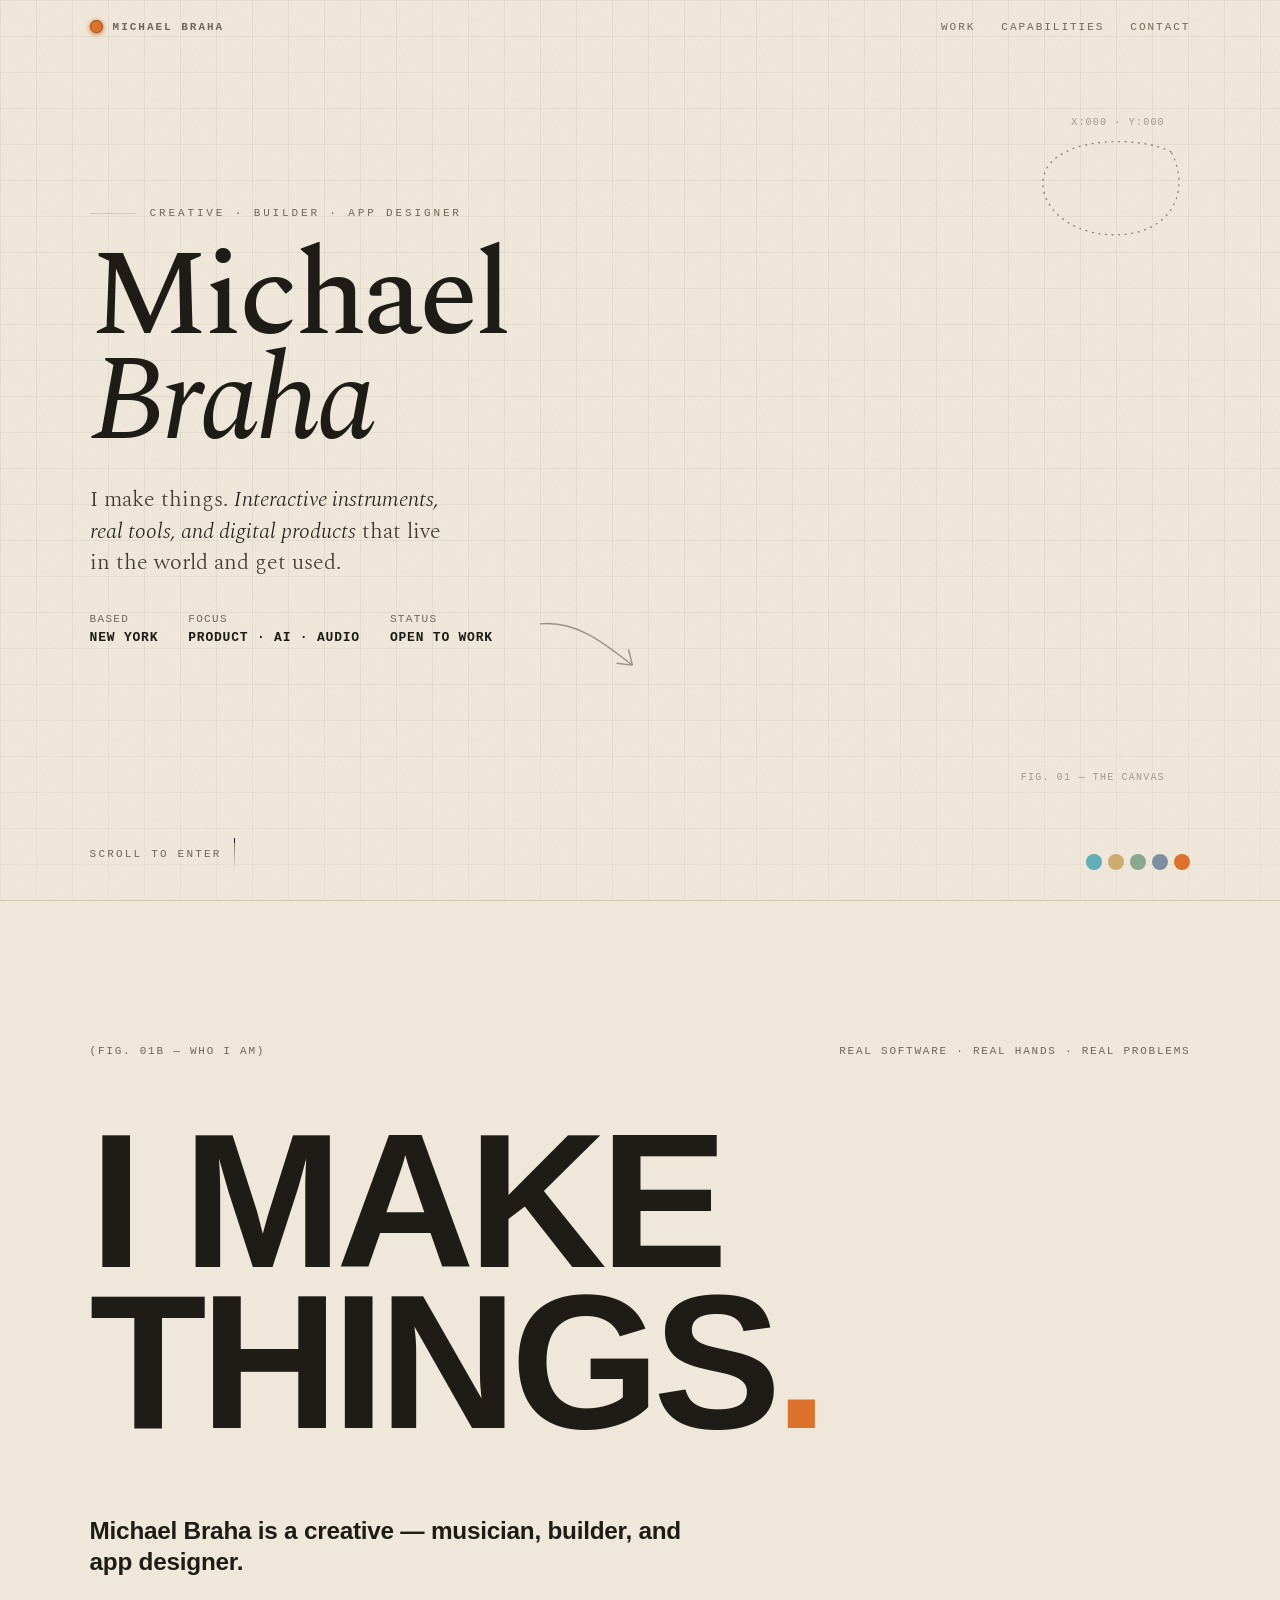
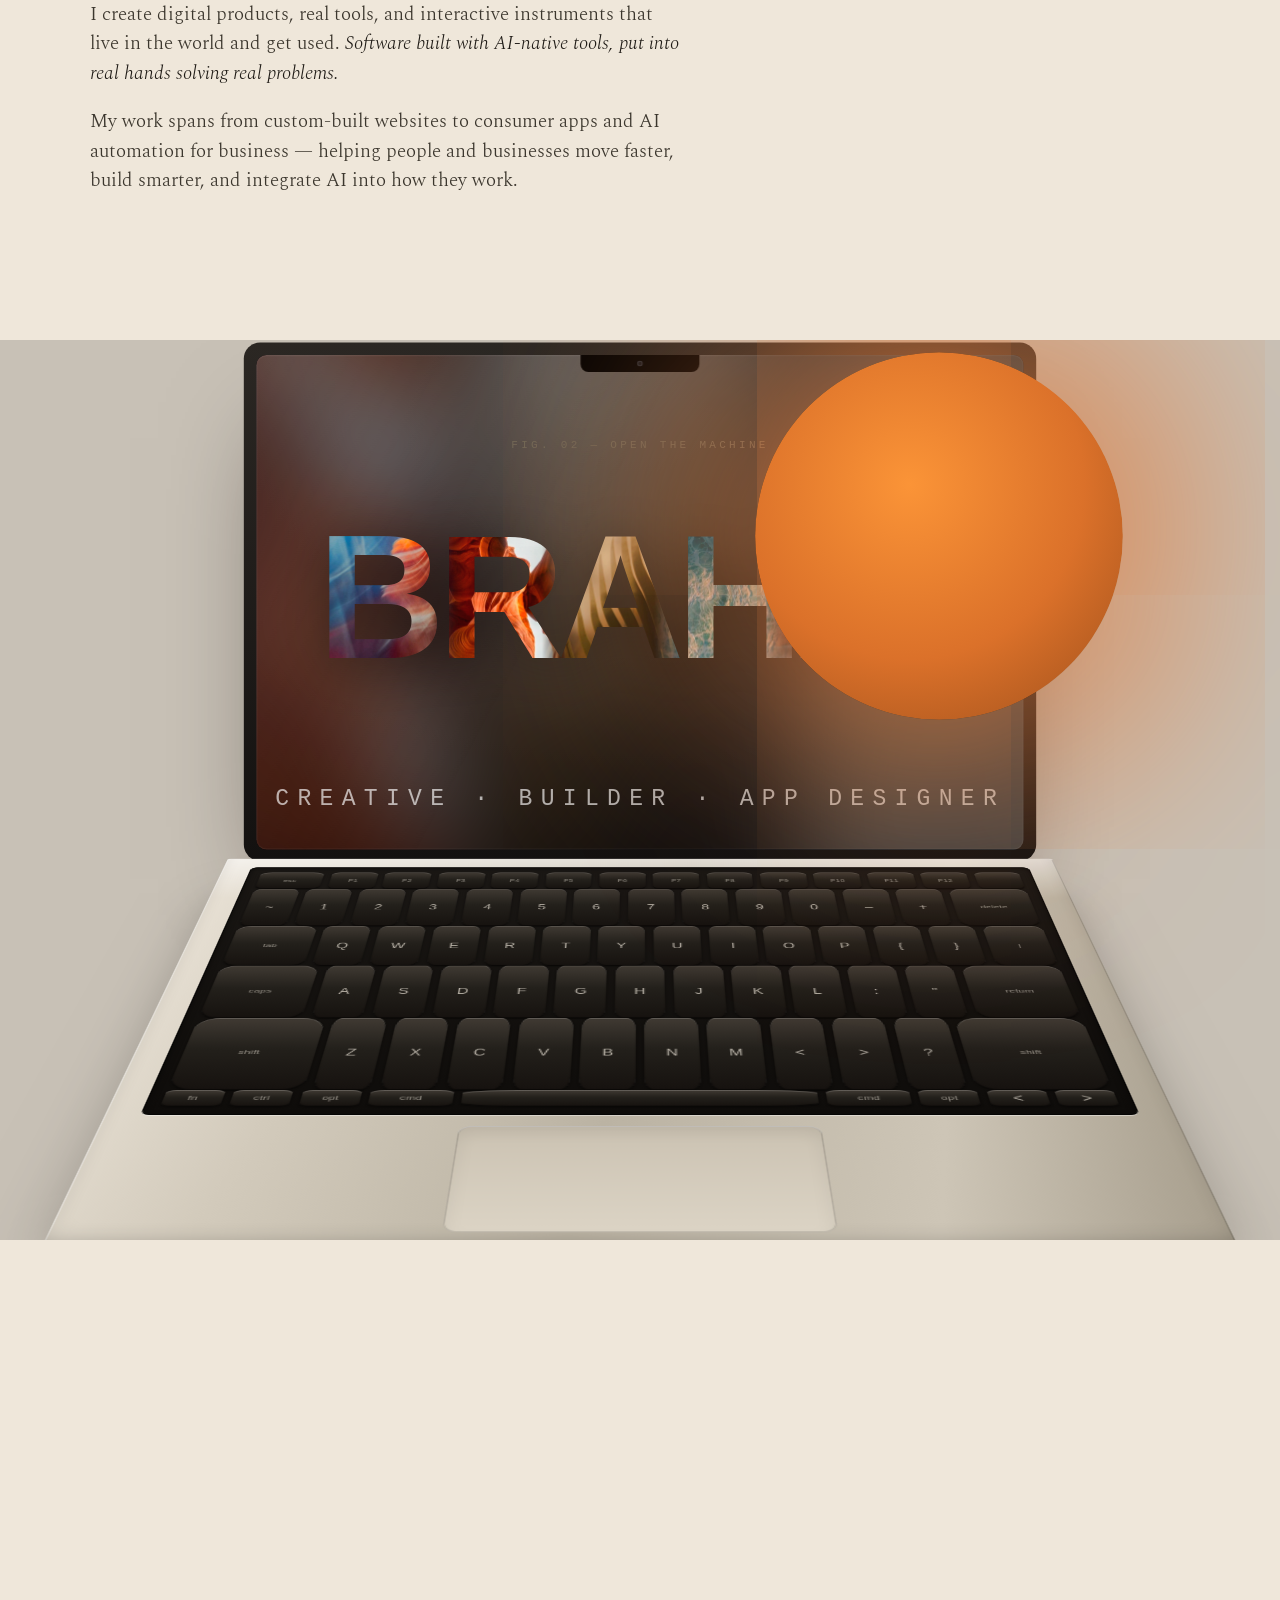
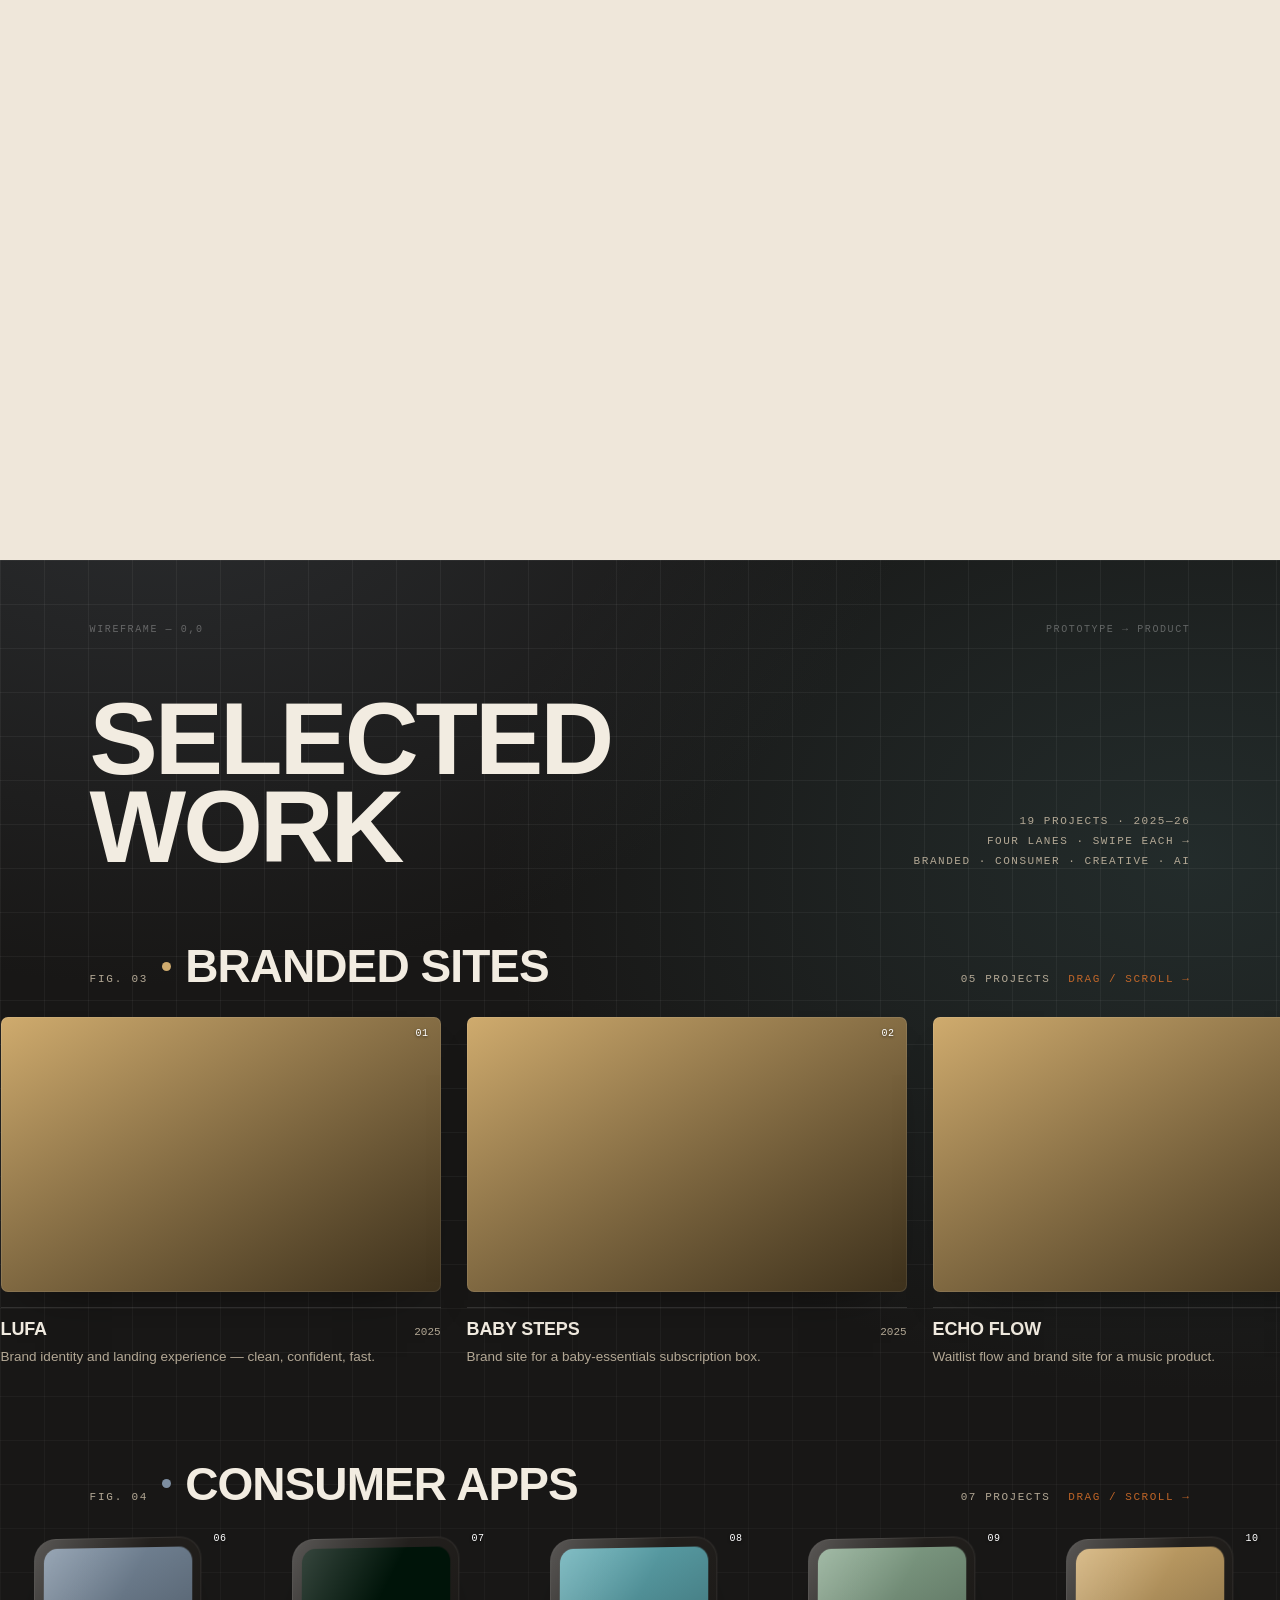
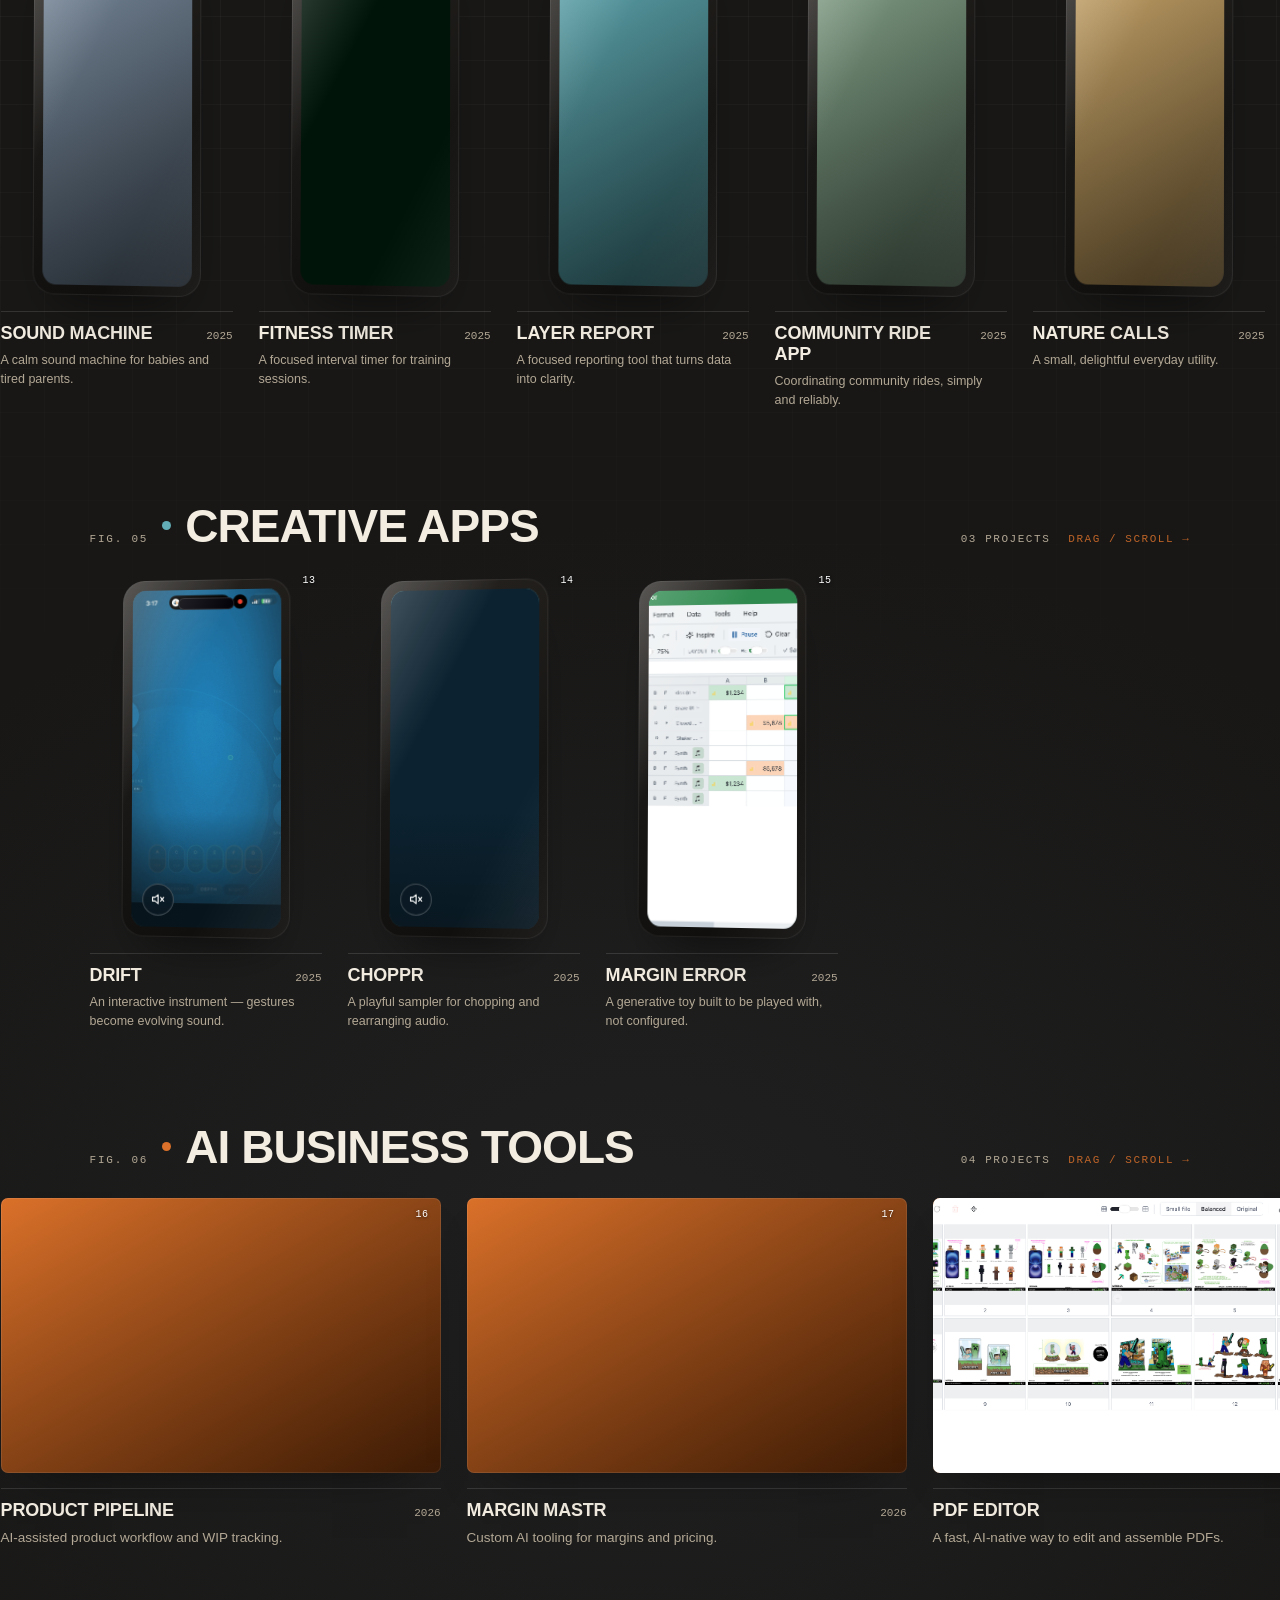
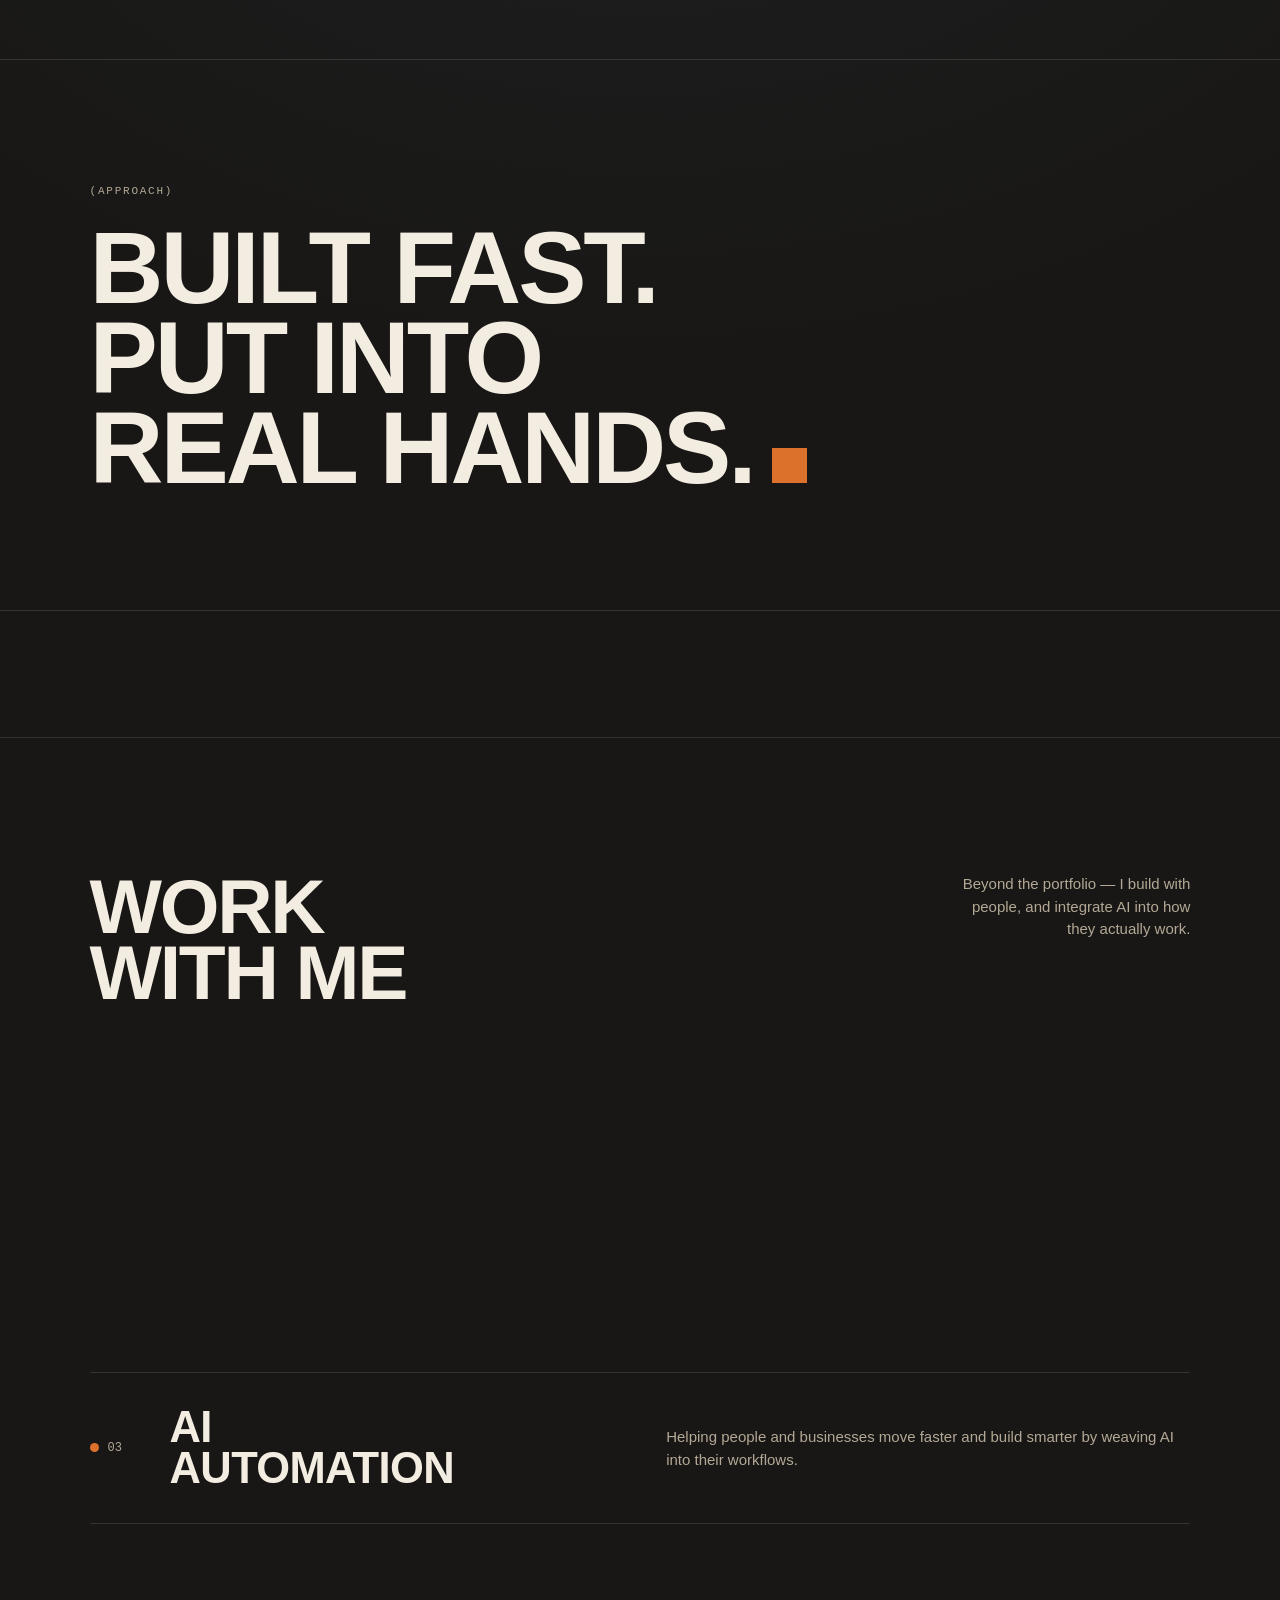
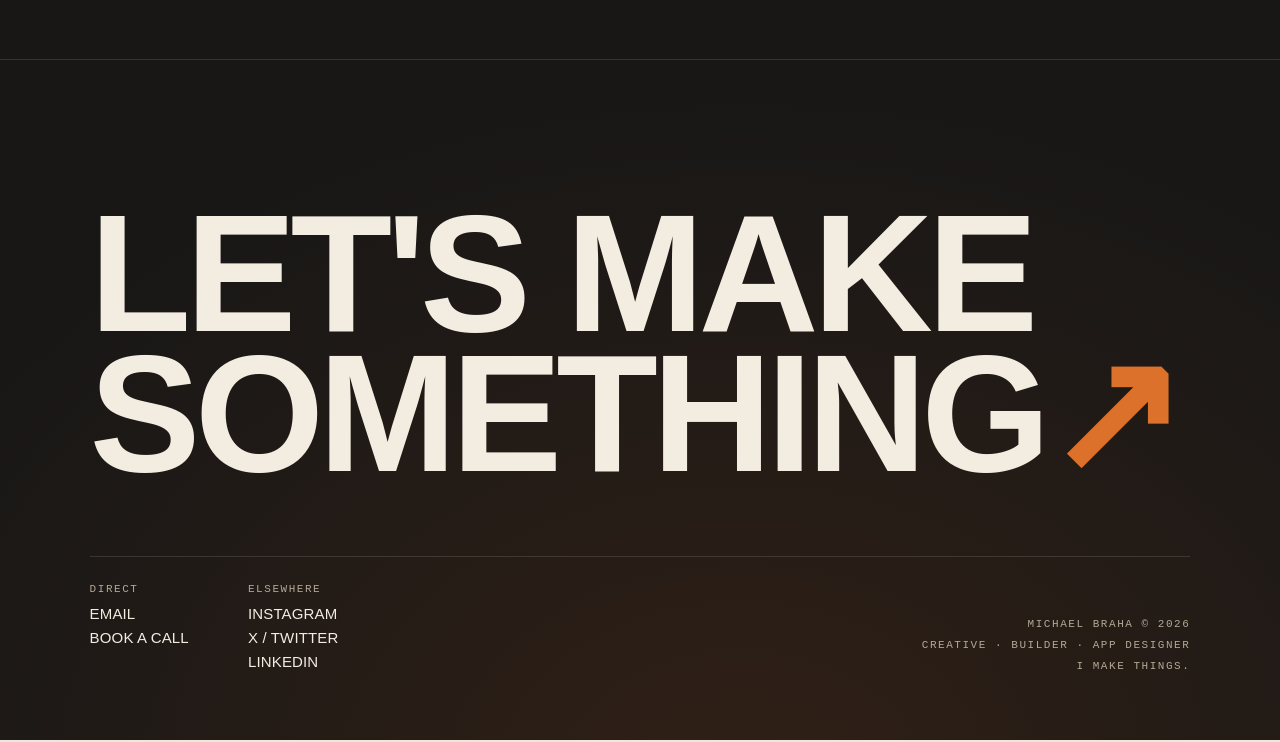
==== michael-braha-portfolio 2/index.html @ 944b3660 "Fix hero text not revealing on Chrome/Edge (IntersectionObserver viewport fallback)" ====
<!DOCTYPE html>
<html lang="en">
<head>
<meta charset="utf-8" />
<meta name="viewport" content="width=device-width, initial-scale=1" />
<title>Michael Braha — I make things</title>
<link rel="preconnect" href="https://fonts.googleapis.com">
<link rel="preconnect" href="https://fonts.gstatic.com" crossorigin>
<link href="https://fonts.googleapis.com/css2?family=Spectral:ital,wght@0,300;0,400;0,500;0,600;1,300;1,400;1,500&display=swap" rel="stylesheet">
<link rel="stylesheet" href="site.css" />
<script src="image-slot.js"></script>
</head>
<body>
<div class="grain"></div>
<div class="blueprint" id="blueprint" aria-hidden="true"></div>

<template id="__bundler_thumbnail">
<svg xmlns="http://www.w3.org/2000/svg" viewBox="0 0 400 400">
<rect width="400" height="400" fill="#14110f"/>
<rect x="158" y="158" width="84" height="84" rx="6" fill="#c9612b" transform="rotate(45 200 200)"/>
<text x="200" y="216" font-family="Helvetica,Arial,sans-serif" font-size="46" font-weight="800" fill="#f2ece1" text-anchor="middle">MB</text>
</svg>
</template>

<!-- ================= TWEAKS PANEL ================= -->
<div id="tweaks" aria-hidden="true">
  <div class="tk-head"><span class="tt">Tweaks</span><button class="x" id="tkClose" aria-label="Close">✕</button></div>
  <div class="tk-body">
    <div class="tk">
      <div class="lab">Role line</div>
      <input type="text" id="tkRole" />
    </div>
    <div class="tk">
      <div class="lab">Accent</div>
      <div class="swatches-row" id="tkAccent"></div>
    </div>
    <div class="tk">
      <div class="lab">Hero headline</div>
      <div class="seg" id="tkHero">
        <button data-v="serif">Serif</button>
        <button data-v="brutalist">Brutalist</button>
      </div>
    </div>
    <div class="tk tog"><div class="lab" style="margin:0">Motion</div><div class="sw-t" id="tkMotion"></div></div>
    <div class="tk tog"><div class="lab" style="margin:0">Paper grain</div><div class="sw-t" id="tkGrain"></div></div>
  </div>
</div>

<header class="chrome" id="chrome">
  <a class="brand" href="#top"><span class="gem"></span>Michael Braha</a>
  <nav>
    <a href="#work">Work</a>
    <a href="#capabilities">Capabilities</a>
    <a href="#contact">Contact</a>
  </nav>
</header>

<!-- ================= HERO ================= -->
<section class="hero" id="top" data-screen-label="Hero">
  <div class="lead-col">
    <div class="kick reveal"><span class="ln"></span><span class="role-text">Creative · Builder · App Designer</span></div>
    <h1 class="hname reveal d1"><span class="a">Michael</span><span class="b">Braha</span></h1>
    <p class="hlede reveal d2">I make things. <em>Interactive instruments, real tools, and digital products</em> that live in the world and get used.</p>
    <div class="hmeta reveal d3">
      <div class="it">Based<b>New York</b></div>
      <div class="it">Focus<b>Product · AI · Audio</b></div>
      <div class="it">Status<b>Open to work</b></div>
    </div>
  </div>
  <div class="hero-foot">
    <div class="scrollcue">Scroll to enter<span class="dl"></span></div>
    <div class="swatches">
      <i style="background:var(--teal)"></i><i style="background:var(--gold)"></i>
      <i style="background:var(--sage)"></i><i style="background:var(--slate)"></i>
      <i style="background:var(--orange)"></i>
    </div>
  </div>
  <div class="bp-mark m-circle" aria-hidden="true"><svg viewBox="0 0 170 110"><path d="M150 18 C120 2 40 0 18 35 C2 62 30 104 86 106 C150 108 172 60 150 18" fill="none" stroke="currentColor" stroke-width="1.4" stroke-dasharray="2 5"/></svg></div>
  <div class="bp-mark m-arrow" aria-hidden="true"><svg viewBox="0 0 120 60"><path d="M2 8 C40 4 70 30 96 50" fill="none" stroke="currentColor" stroke-width="1.4"/><path d="M96 50 L80 48 M96 50 L92 34" fill="none" stroke="currentColor" stroke-width="1.4"/></svg></div>
  <span class="bp-coord" style="top:13%;right:9vw">x:000 · y:000</span>
  <span class="bp-coord" style="bottom:13%;right:9vw">fig. 01 — the canvas</span>
</section>

<!-- ================= MANIFESTO ================= -->
<section class="manifesto" data-screen-label="Manifesto">
  <div class="mf-head">
    <span class="mf-idx reveal">(fig. 01b — who I am)</span>
    <span class="mf-idx reveal">Real software · real hands · real problems</span>
  </div>
  <h2 class="mf-big reveal">I make<br>things<span class="o">.</span></h2>

  <div class="mf-grid">
    <div class="mf-copy reveal d1">
      <p class="big-line">Michael Braha is a creative — musician, builder, and app designer.</p>
      <p>I create digital products, real tools, and interactive instruments that live in the world and get used. <em>Software built with AI-native tools, put into real hands solving real problems.</em></p>
      <p>My work spans from custom-built websites to consumer apps and AI automation for business — helping people and businesses move faster, build smarter, and integrate AI into how they work.</p>
    </div>
  </div>
</section>

<!-- ================= MACBOOK PIN ================= -->
<section class="pin" id="work" data-screen-label="BRAHAi machine">
  <div class="pin-stage" id="pinStage">
    <div class="stage-cap" id="cap">fig. 02 — open the machine</div>
    <div class="laptop" id="laptop">
      <div class="lid">
        <div class="screen">
          <div class="notch"><i></i></div>
          <div class="brahai-screen">
            <div class="bp-lush" aria-hidden="true"></div>
            <div class="brahai">
              <span class="bw">BRAHA</span><span class="bi"><span class="stem">&#x131;</span><span class="bdot"></span></span>
            </div>
            <div class="bsub">creative · builder · app designer</div>
          </div>
          <div class="bezel"></div>
          <div class="glare"></div>
        </div>
      </div>
      <div class="kbd-wrap">
        <div class="kbd">
          <div class="keys" id="keys"></div>
          <div class="trackpad"></div>
        </div>
      </div>
    </div>
    <div class="idot-bloom" id="idotBloom" aria-hidden="true"></div>
    <div class="bloom-i" id="bloomI" aria-hidden="true"><span class="bword">BRAH</span><span class="bA">A</span><span class="bi"><span class="istem">&#x131;</span><span class="idot"></span></span></div>
  </div>
</section>

<!-- ================= WORK ================= -->
<div class="dark-zone">
<div class="dark-grid" aria-hidden="true">
  <span class="dg-coord tl">wireframe — 0,0</span>
  <span class="dg-coord tr">prototype → product</span>
</div>
<section class="work" id="selected" data-screen-label="Selected Work">
  <div class="work-head">
    <h2 class="reveal">Selected<br>Work</h2>
    <div class="meta reveal d1">19 Projects · 2025—26<br>Four lanes · swipe each →<br>Branded · Consumer · Creative · AI</div>
  </div>
  <div id="lanes"></div>

  <!-- statement -->
  <div class="statement reveal">
    <span class="st-idx">(Approach)</span>
    <div class="q">Built fast.<br>Put into<br>real hands.</div>
  </div>
</section>

<!-- ================= CAPABILITIES ================= -->
<section class="caps" id="capabilities" data-screen-label="Capabilities">
  <div class="caps-top">
    <h2 class="reveal">Work<br>with me</h2>
    <p class="reveal d1">Beyond the portfolio — I build with people, and integrate AI into how they actually work.</p>
  </div>
  <div class="cap-row reveal">
    <div class="n"><span class="d" style="background:var(--sage)"></span>01</div>
    <h3>Interactive<br>Instruments</h3>
    <p>Tools and toys that make sound feel alive — designed, built, and shipped end to end.</p>
  </div>
  <div class="cap-row reveal d1">
    <div class="n"><span class="d" style="background:var(--teal)"></span>02</div>
    <h3>Digital<br>Products</h3>
    <p>Real software for real users — from first sketch to a thing in the App Store and on the web.</p>
  </div>
  <div class="cap-row reveal d2">
    <div class="n"><span class="d" style="background:var(--orange)"></span>03</div>
    <h3>AI<br>Automation</h3>
    <p>Helping people and businesses move faster and build smarter by weaving AI into their workflows.</p>
  </div>
</section>

<!-- ================= CONTACT ================= -->
<section class="contact" id="contact" data-screen-label="Contact">
  <h2 class="ct-big reveal">Let's make<br>something<a href="mailto:brahamail7791@gmail.com"><span class="arrow">↗</span></a></h2>
  <div class="ct-row reveal d1">
    <div class="ct-links">
      <div class="grp">
        <div class="l">Direct</div>
        <a href="mailto:brahamail7791@gmail.com">Email</a>
        <a href="#">Book a call</a>
      </div>
      <div class="grp">
        <div class="l">Elsewhere</div>
        <a href="#">Instagram</a>
        <a href="#">X / Twitter</a>
        <a href="#">LinkedIn</a>
      </div>
    </div>
    <div class="ct-sign">Michael Braha © 2026<br><span class="role-text">Creative · Builder · App Designer</span><br>I make things.</div>
  </div>
</section>
</div><!-- /dark-zone -->

<script>
/* ---- selected work (filterable) ---- */
(function(){
  const P=[
    {n:'Drift',c:'creative',y:'2025',col:'s-teal',dev:'phone',ph:'screen recording',d:'An interactive instrument — gestures become evolving sound.'},
    {n:'Choppr',c:'creative',y:'2025',col:'s-teal',dev:'phone',vid:'assets/choppr.mp4',poster:'assets/choppr-poster.png',noisland:true,d:'A playful sampler for chopping and rearranging audio.'},
    {n:'Margin Error',c:'creative',y:'2025',col:'s-teal',dev:'phone',img:'assets/shot-margin-error.png',noisland:true,d:'A generative toy built to be played with, not configured.'},
    {n:'Lufa',c:'branded',y:'2025',col:'s-gold',dev:'site',img:'assets/shot-lufa.png',d:'Brand identity and landing experience — clean, confident, fast.'},
    {n:'Baby Steps',c:'branded',y:'2025',col:'s-gold',dev:'site',img:'assets/shot-baby-steps.png',d:'Brand site for a baby-essentials subscription box.'},
    {n:'Echo Flow',c:'branded',y:'2025',col:'s-gold',dev:'site',img:'assets/shot-echo-flow.png',d:'Waitlist flow and brand site for a music product.'},
    {n:'Rewardly',c:'branded',y:'2025',col:'s-gold',dev:'site',img:'assets/shot-rewardly.png',d:'Marketing site for a rewards & perks platform.'},
    {n:'Snack Labs',c:'branded',y:'2025',col:'s-gold',dev:'site',img:'assets/shot-snack-labs.png',d:'Brand site for a better-for-you snack venture.'},
    {n:'Sound Machine',c:'consumer',y:'2025',col:'s-slate',dev:'phone',img:'assets/shot-sound-machine.png',noisland:true,d:'A calm sound machine for babies and tired parents.'},
    {n:'Fitness Timer',c:'consumer',y:'2025',col:'s-rose',dev:'phone',img:'assets/shot-fitness-timer.png',noisland:true,bg:'#001409',d:'A focused interval timer for training sessions.'},
    {n:'Layer Report',c:'consumer',y:'2025',col:'s-teal',dev:'phone',img:'assets/shot-layer-report.png',noisland:true,d:'A focused reporting tool that turns data into clarity.'},
    {n:'Rides',c:'consumer',y:'2025',col:'s-sage',dev:'phone',img:'assets/shot-rides.png',noisland:true,d:'Coordinating community rides, simply and reliably.'},
    {n:'Nature Calls',c:'consumer',y:'2025',col:'s-gold',dev:'phone',img:'assets/shot-nature-calls.png',noisland:true,d:'A small, delightful everyday utility.'},
    {n:'RonLog',c:'consumer',y:'2025',col:'s-slate',dev:'phone',img:'assets/shot-ronlog.png',noisland:true,bg:'#f2fbff',d:'Baby monitoring and logging, pared back to essentials.'},
    {n:'luum',c:'consumer',y:'2025',col:'s-teal',dev:'tablet',img:'assets/shot-luum.png',bg:'#ebe5d8',d:'A clean, focused reading experience for long-form.'},
    {n:'Product Pipeline',c:'ai',y:'2026',col:'s-orange',dev:'tool',img:'assets/shot-product-pipeline.png',d:'AI-assisted product workflow and WIP tracking.'},
    {n:'Margin Mastr',c:'ai',y:'2026',col:'s-orange',dev:'tool',img:'assets/shot-margin-mastr.png',d:'Custom AI tooling for margins and pricing.'},
    {n:'PDF Editor',c:'ai',y:'2026',col:'s-orange',dev:'tool',img:'assets/shot-pdf-editor.png',d:'A fast, AI-native way to edit and assemble PDFs.'},
    {n:'Video Hosting',c:'ai',y:'2025',col:'s-orange',dev:'tool',img:'assets/shot-video-hosting.png',d:'A simple, no-friction way to host and share video.'}
  ];
  const WIDE=new Set(['Lufa','Baby Steps','Echo Flow','Rewardly','Snack Labs','Product Pipeline','Margin Mastr','PDF Editor','Video Hosting','luum']);
  const LABEL={'Rides':'Community Ride App'};
  const CATS=[
    {k:'branded', t:'Branded Sites',     dot:'var(--gold)'},
    {k:'consumer',t:'Consumer Apps',     dot:'var(--slate)'},
    {k:'creative',t:'Creative Apps',     dot:'var(--teal)'},
    {k:'ai',      t:'AI Business Tools', dot:'var(--orange)'}
  ];
  const slug=s=>s.toLowerCase().replace(/[^a-z0-9]+/g,'-');
  const lanes=document.getElementById('lanes');
  let html='', fig=3, gN=0;
  CATS.forEach(cat=>{
    const items=P.filter(p=>p.c===cat.k);
    let cards='';
    items.forEach(p=>{
      gN++;
      const form=WIDE.has(p.n)?'wide':'mobile';
      const dev=p.dev||'site';
      const name=LABEL[p.n]||p.n;
      const ph=p.ph||'Coming soon';
      const fit='cover';
      const bg=p.bg?' style="background:'+p.bg+'"':'';
      const isVid = p.n==='Drift' || p.vid;
      const baseImg = p.n==='Drift' ? 'assets/drift.gif' : (p.poster||'');
      let media = p.img
        ? '<img class="shot" src="'+p.img+'" alt="'+name+' — app screen" loading="lazy" decoding="async">'
        : isVid
        ? '<div class="driftmedia" data-vsrc="'+(p.vid||'')+'"'+(p.trim?' data-trim':'')+'>'
            +'<video class="dvid" muted loop playsinline preload="'+(p.vid?'auto':'metadata')+'"'+(p.poster?' poster="'+p.poster+'"':'')+'></video>'
            +'<img class="dgif" src="'+baseImg+'" alt="'+name+' — live demo" loading="lazy" decoding="async">'
            +'<span class="dfade"></span>'
            +'<button class="dvol" type="button" aria-label="Play sound" hidden>'
              +'<svg viewBox="0 0 24 24" width="15" height="15" fill="none" stroke="currentColor" stroke-width="1.8" stroke-linecap="round" stroke-linejoin="round"><path d="M4 9v6h4l5 4V5L8 9H4z"/><line class="slash" x1="17" y1="9" x2="22" y2="15"/><line class="slash" x1="22" y1="9" x2="17" y2="15"/></svg>'
            +'</button>'
          +'</div>'
        : '<image-slot id="shot-'+slug(p.n)+'" class="slot" shape="rect" fit="'+fit+'" placeholder="'+ph+'"></image-slot>';
      const island=p.noisland?'':'<span class="island"></span>';
      // image-slot drag-drop only works inside the editor (window.omelette); on the
      // deployed site that empty "Drop an image" box is unusable, so swap in a
      // styled "Coming soon" placeholder when the editor bridge is absent.
      if(!(window.omelette && window.omelette.writeFile) && !p.img && !p.vid && p.n!=='Drift'){
        media='<div class="phslot"><span class="phlabel">'+ph+'</span></div>';
      }
      let visual, frameCls;
      if(dev==='phone'){
        visual='<div class="phone"><div class="pscreen '+p.col+'"'+bg+'>'+media+'</div>'+island+'<span class="pgloss"></span></div>';
        frameCls='frame shell';
      } else if(dev==='tablet'){
        visual='<div class="tablet"><div class="tscreen '+p.col+'"'+bg+'>'+media+'</div><span class="tcam"></span><span class="pgloss"></span></div>';
        frameCls='frame shell';
      } else {
        visual=media;
        frameCls='frame '+p.col;
      }
      cards+='<article class="pcard '+form+(isVid?' isdrift':'')+' dev-'+dev+'">'
        +'<div class="'+frameCls+'">'
        +visual
        +'<span class="num">'+String(gN).padStart(2,'0')+'</span>'
        +'</div>'
        +'<div class="pmeta"><h4>'+name+'</h4><span class="yr">'+p.y+'</span></div>'
        +'<p class="pdesc">'+p.d+'</p>'
        +'</article>';
    });
    const figLbl='fig. '+String(fig++).padStart(2,'0');
    html+='<section class="lane reveal" data-cat="'+cat.k+'">'
      +'<div class="lane-head">'
      +'<div class="lh-l"><span class="lfig">'+figLbl+'</span><span class="ldot" style="background:'+cat.dot+'"></span><h3>'+cat.t+'</h3></div>'
      +'<div class="lh-r"><span class="lcount">'+String(items.length).padStart(2,'0')+' projects</span><span class="lhint">Drag / scroll →</span></div>'
      +'</div>'
      +'<div class="lane-track" tabindex="0">'+cards+'</div>'
      +'</section>';
  });
  lanes.innerHTML=html;
  /* drag-to-scroll on each lane */
  document.querySelectorAll('.lane-track').forEach(tr=>{
    let down=false,sx=0,sl=0,moved=false;
    tr.addEventListener('pointerdown',e=>{if(e.target.closest('image-slot'))return;down=true;moved=false;sx=e.clientX;sl=tr.scrollLeft;try{tr.setPointerCapture(e.pointerId);}catch(_){}tr.classList.add('drag');});
    tr.addEventListener('pointermove',e=>{if(!down)return;const dx=e.clientX-sx;if(Math.abs(dx)>4)moved=true;tr.scrollLeft=sl-dx;});
    const up=()=>{down=false;tr.classList.remove('drag');};
    tr.addEventListener('pointerup',up);tr.addEventListener('pointercancel',up);
    tr.addEventListener('click',e=>{if(moved){e.preventDefault();e.stopPropagation();}},true);
  });

  /* ---- live-demo media: poster/GIF base + looping <video> (sound toggle; optional trim+fade) ---- */
  (function(){
    document.querySelectorAll('.driftmedia').forEach(box=>{
      const v=box.querySelector('.dvid'), vol=box.querySelector('.dvol');
      const src=box.getAttribute('data-vsrc');
      if(!src){ return; }                      // no decodable clip → poster/GIF loops on its own
      const trim=box.hasAttribute('data-trim');
      const IN=6, OUT=30, FADE=1.1;            // trim window + crossfade seconds
      let ready=false;
      v.addEventListener('loadeddata',()=>{
        ready=true; box.classList.add('hasvid');
        if(trim){ try{ v.currentTime=IN; }catch(e){} } else { v.style.opacity=1; }
        v.play().catch(()=>{});
        if(vol) vol.hidden=false;
      });
      v.addEventListener('error',()=>{ box.classList.remove('hasvid'); }); // fall back to poster
      if(trim){
        v.addEventListener('timeupdate',()=>{
          if(!ready) return;
          const t=v.currentTime;
          if(t>=OUT){ v.currentTime=IN; return; }
          const up=Math.min(1,(t-IN)/FADE);
          const down=Math.min(1,(OUT-t)/FADE);
          v.style.opacity=Math.max(0,Math.min(up,down)).toFixed(3);
        });
      }
      if(vol){
        vol.addEventListener('click',(e)=>{
          e.stopPropagation();
          v.muted=!v.muted;
          vol.classList.toggle('on',!v.muted);
          vol.setAttribute('aria-label',v.muted?'Play sound':'Mute');
          if(!v.muted) v.play().catch(()=>{});
        });
      }
      /* preview/bundle servers may not honor Range requests, which breaks a direct
         <video src>; loading through a Blob URL decodes reliably (also for data: URIs). */
      fetch(src).then(r=>r.blob()).then(b=>{ v.src=URL.createObjectURL(b); })
        .catch(()=>{ v.src=src; });
    });
  })();
})();

/* ---- reveal observer ---- */
(function(){
  const io=new IntersectionObserver((es)=>{es.forEach(e=>{if(e.isIntersecting){e.target.classList.add('in');io.unobserve(e.target);}});},{threshold:.16,rootMargin:'0px 0px -8% 0px'});
  const els=document.querySelectorAll('.reveal');
  els.forEach(el=>io.observe(el));
  /* fallback: Chrome/Edge sometimes skip the initial intersection callback for
     elements already in the viewport — force-reveal them after the first paint */
  requestAnimationFrame(()=>requestAnimationFrame(()=>{
    els.forEach(el=>{if(!el.classList.contains('in')){const r=el.getBoundingClientRect();if(r.top<innerHeight&&r.bottom>0)el.classList.add('in');}});
  }));
})();

/* ---- MacBook keyboard (generated, real QWERTY) ---- */
(function(){
  const keys=document.getElementById('keys'); if(!keys) return;
  // [label, flexUnits, extraClass]
  const U=1, esc='esc';
  const rows=[
    // function row
    [['esc',1.4,'fnk'],['F1',1,'fnk'],['F2',1,'fnk'],['F3',1,'fnk'],['F4',1,'fnk'],['F5',1,'fnk'],['F6',1,'fnk'],['F7',1,'fnk'],['F8',1,'fnk'],['F9',1,'fnk'],['F10',1,'fnk'],['F11',1,'fnk'],['F12',1,'fnk'],['',1,'fnk']],
    // number row
    [['~',1],['1',1],['2',1],['3',1],['4',1],['5',1],['6',1],['7',1],['8',1],['9',1],['0',1],['–',1],['+',1],['delete',1.7,'wk']],
    // qwerty
    [['tab',1.7,'wk'],['Q',1],['W',1],['E',1],['R',1],['T',1],['Y',1],['U',1],['I',1],['O',1],['P',1],['{',1],['}',1],['|',1.3,'wk']],
    // asdf
    [['caps',2,'wk'],['A',1],['S',1],['D',1],['F',1],['G',1],['H',1],['J',1],['K',1],['L',1],[':',1],['"',1],['return',2,'wk']],
    // zxcv
    [['shift',2.4,'wk'],['Z',1],['X',1],['C',1],['V',1],['B',1],['N',1],['M',1],['<',1],['>',1],['?',1],['shift',2.4,'wk']],
    // bottom
    [['fn',1,'sm'],['ctrl',1,'sm'],['opt',1,'sm'],['cmd',1.4,'sm cmd'],['',6,'space'],['cmd',1.4,'sm cmd'],['opt',1,'sm'],['<',1,'arr'],['>',1,'arr']]
  ];
  let h='';
  rows.forEach((row,ri)=>{
    h+='<div class="krow'+(ri===0?' fn':'')+'">';
    row.forEach(([label,units,cls])=>{
      h+='<span class="key '+(cls||'')+'" style="flex:'+units+'"><span class="kc">'+label+'</span></span>';
    });
    h+='</div>';
  });
  keys.innerHTML=h;
})();

/* ---- laptop open + zoom + dive into the "i" + bloom to dark ---- */
const pin=document.querySelector('.pin');
const pinStage=document.querySelector('.pin-stage');
const darkZone=document.querySelector('.dark-zone');
const laptop=document.getElementById('laptop');
const cap=document.getElementById('cap');
const chrome=document.getElementById('chrome');
const screenEl=laptop.querySelector('.screen');
const bloom=document.getElementById('idotBloom');
const dotEl=laptop.querySelector('.brahai .bdot');
const bloomI=document.getElementById('bloomI');
let tScale=1,cScale=1,tDy=0,cDy=0,tDark=0,cDark=0,tFade=0,cFade=0,tKrot=86,cKrot=86,tKop=1,cKop=1,tBloom=0,cBloom=0,first=true;
const clamp=(v,a,b)=>Math.max(a,Math.min(b,v));
const lerp=(a,b,t)=>a+(b-a)*t;
const easeIO=t=>t<0.5?2*t*t:1-Math.pow(-2*t+2,2)/2;
const easeOut=t=>1-Math.pow(1-t,3);
const easeIn=t=>t*t;
const CREAM=[239,231,218], DARKC=[19,17,15];
const mix=(t)=>'rgb('+CREAM.map((c,i)=>Math.round(lerp(c,DARKC[i],t))).join(',')+')';

function measure(){
  let el=screenEl,y=0;
  while(el && el!==laptop){y+=el.offsetTop;el=el.offsetParent;}
  const lapH=laptop.offsetHeight||1;
  const sc=y+screenEl.offsetHeight/2;
  laptop.style.transformOrigin='50% '+(sc/lapH*100).toFixed(2)+'%';
  return {lapH,sc};
}
function compute(){
  const vh=innerHeight,vw=innerWidth;
  const m=measure();
  const r=pin.getBoundingClientRect();
  const total=pin.offsetHeight-vh;
  const p=clamp((-r.top)/total,0,1);

  /* keep the laptop GPU-promoted ONLY while the pin is near the viewport —
     a permanent will-change holds a large composited layer for the whole page */
  laptop.style.willChange=(r.bottom>-vh && r.top<vh*2)?'transform':'auto';

  /* keyboard tilts open early, then folds away as we zoom */
  const op=clamp(p/0.16,0,1);
  tKrot=lerp(86,57,easeOut(op));
  const kFold=clamp((p-0.28)/0.16,0,1);
  tKop=1-kFold;

  /* screen scales to fill viewport */
  const sw=screenEl.offsetWidth||vw*.5, sh=screenEl.offsetHeight||vw*.3;
  const fill=Math.max(vw/sw,vh/sh)*1.02;
  const zp=clamp((p-0.10)/0.50,0,1);
  const eased=easeIO(zp);
  tScale=lerp(1,fill,eased);
  tDy=(m.lapH/2-m.sc)*eased;
  tFade=clamp((zp-0.55)/0.4,0,1);

  /* dive into the orange "i" dot — bloom floods outward */
  const dp=clamp((p-0.60)/0.24,0,1);
  tBloom=easeIn(dp)*52;

  /* the i becomes Ai, then BRAH resolves into the signature */
  const ip=clamp((p-0.79)/0.12,0,1);
  bloomI.style.opacity=clamp(ip*1.8,0,1).toFixed(3);
  bloomI.style.transform='translate(-50%,-50%) scale('+lerp(0.72,1,easeOut(ip)).toFixed(3)+')';
  const wp=clamp((p-0.90)/0.1,0,1);
  const bword=bloomI.querySelector('.bword');
  if(bword){bword.style.opacity=wp.toFixed(3);bword.style.transform='translateX('+lerp(0.16,0,easeOut(wp)).toFixed(3)+'em)';}

  /* background cream -> dark */
  tDark=clamp((p-0.04)/0.5,0,1);
  const bp=document.getElementById('blueprint'); if(bp) bp.style.opacity=(1-clamp(tDark*1.35,0,1)).toFixed(3);

  if(p>0.60){cap.style.opacity=clamp(1-(p-0.60)/0.12,0,1);cap.style.color='rgba(255,255,255,.55)';cap.textContent='fig. 03 \u2014 BRAHAi';}
  else{cap.style.opacity=clamp(1-p/0.4,0,1);cap.style.color='var(--ink-soft)';cap.textContent='fig. 02 \u2014 open the machine';}
}
const lidEl=laptop.querySelector('.lid');
const glareEl=laptop.querySelector('.glare');
let running=false;
function wake(){ if(!running){ running=true; requestAnimationFrame(raf); } }
function raf(){
  if(first){cScale=tScale;cDy=tDy;cDark=tDark;cFade=tFade;cKrot=tKrot;cKop=tKop;cBloom=tBloom;first=false;}
  cScale=lerp(cScale,tScale,0.14);
  cDy=lerp(cDy,tDy,0.14);
  cDark=lerp(cDark,tDark,0.1);
  cFade=lerp(cFade,tFade,0.16);
  cKrot=lerp(cKrot,tKrot,0.16);
  cKop=lerp(cKop,tKop,0.16);
  cBloom=lerp(cBloom,tBloom,0.18);
  laptop.style.transform='translateY('+cDy.toFixed(1)+'px) scale('+cScale.toFixed(3)+')';
  laptop.style.setProperty('--kbd-rot',cKrot.toFixed(2)+'deg');
  laptop.style.setProperty('--kbd-op',cKop.toFixed(3));
  lidEl.style.borderRadius=(16-cFade*16)+'px';
  lidEl.style.padding=(12-cFade*12)+'px';
  lidEl.style.boxShadow=cFade>0.9?'none':'0 50px 90px -34px rgba(15,10,6,.55)';
  glareEl.style.opacity=(1-cFade*0.85);
  /* anchor the bloom to the live i-dot — only read layout while it's visible */
  if(cBloom>0.02||tBloom>0.02){
    const dr=dotEl.getBoundingClientRect(), pr=pinStage.getBoundingClientRect();
    bloom.style.left=(dr.left+dr.width/2-pr.left).toFixed(1)+'px';
    bloom.style.top=(dr.top+dr.height/2-pr.top).toFixed(1)+'px';
    bloom.style.transform='translate(-50%,-50%) scale('+cBloom.toFixed(2)+')';
    bloom.style.opacity=cBloom>0.02?1:0;
  } else if(bloom.style.opacity!=='0'){
    bloom.style.opacity=0;
  }
  pinStage.style.backgroundColor=mix(cDark);
  const dzTop=darkZone.getBoundingClientRect().top;
  const darkNow = dzTop < innerHeight*0.5 || cDark>0.55;
  chrome.style.setProperty('--nav', darkNow?'rgba(242,236,225,.82)':'#6f6757');
  /* sleep once everything has settled — no perpetual forced-layout loop */
  const rest = Math.abs(cScale-tScale)<0.0008 && Math.abs(cDy-tDy)<0.08 &&
    Math.abs(cDark-tDark)<0.0015 && Math.abs(cFade-tFade)<0.0015 &&
    Math.abs(cKrot-tKrot)<0.04 && Math.abs(cKop-tKop)<0.004 &&
    Math.abs(cBloom-tBloom)<0.008;
  if(rest){ running=false; return; }
  requestAnimationFrame(raf);
}
addEventListener('scroll',()=>{compute();wake();},{passive:true});
addEventListener('resize',()=>{compute();wake();});
compute();wake();
</script>

<script>
/* ---- TWEAKS ---- */
const TWEAKS = /*EDITMODE-BEGIN*/{
  "role":"Creative · Builder · App Designer",
  "accent":"orange",
  "hero":"serif",
  "motion":true,
  "grain":true
}/*EDITMODE-END*/;
const ACCENTS={orange:"oklch(0.66 0.155 50)",teal:"oklch(0.70 0.12 205)",gold:"oklch(0.75 0.13 80)",rose:"oklch(0.64 0.13 25)"};
const tk=Object.assign({},TWEAKS);
function persist(edits){try{window.parent.postMessage({type:'__edit_mode_set_keys',edits},'*');}catch(e){}}
function applyTweaks(){
  document.querySelectorAll('.role-text').forEach(e=>e.textContent=tk.role);
  document.documentElement.style.setProperty('--orange',ACCENTS[tk.accent]||ACCENTS.orange);
  document.body.classList.toggle('hero-brutalist',tk.hero==='brutalist');
  document.body.classList.toggle('no-motion',!tk.motion);
  const g=document.querySelector('.grain'); if(g) g.style.display=tk.grain?'block':'none';
  const ri=document.getElementById('tkRole'); if(ri && document.activeElement!==ri) ri.value=tk.role;
  document.querySelectorAll('#tkAccent .sw').forEach(s=>s.classList.toggle('on',s.dataset.v===tk.accent));
  document.querySelectorAll('#tkHero button').forEach(b=>b.classList.toggle('on',b.dataset.v===tk.hero));
  document.getElementById('tkMotion').classList.toggle('on',!!tk.motion);
  document.getElementById('tkGrain').classList.toggle('on',!!tk.grain);
}
function setTweak(k,v){tk[k]=v;applyTweaks();persist({[k]:v});}
(function(){const wrap=document.getElementById('tkAccent');Object.entries(ACCENTS).forEach(([k,v])=>{const d=document.createElement('div');d.className='sw';d.dataset.v=k;d.style.background=v;d.title=k;d.onclick=()=>setTweak('accent',k);wrap.appendChild(d);});})();
document.getElementById('tkRole').addEventListener('input',e=>setTweak('role',e.target.value));
document.querySelectorAll('#tkHero button').forEach(b=>b.onclick=()=>setTweak('hero',b.dataset.v));
document.getElementById('tkMotion').onclick=()=>setTweak('motion',!tk.motion);
document.getElementById('tkGrain').onclick=()=>setTweak('grain',!tk.grain);
const panel=document.getElementById('tweaks');
window.addEventListener('message',e=>{const t=e.data&&e.data.type;if(t==='__activate_edit_mode')panel.classList.add('open');else if(t==='__deactivate_edit_mode')panel.classList.remove('open');});
document.getElementById('tkClose').onclick=()=>{panel.classList.remove('open');try{window.parent.postMessage({type:'__edit_mode_dismissed'},'*');}catch(e){}};
applyTweaks();
try{window.parent.postMessage({type:'__edit_mode_available'},'*');}catch(e){}
</script>
</body>
</html>
---- michael-braha-portfolio 2/site.css ----
/* ============================================================
   MICHAEL BRAHA — PORTFOLIO
   Direction B (warm → dark bloom) + 15% brutalism
   ============================================================ */
:root{
  --cream:#efe7da; --cream-2:#e7ddcc; --cream-3:#ded2bd;
  --dark:#13110f; --dark-2:#1b1814;
  --ink:#1f1b16; --ink-soft:#6f6757;
  --light:#f2ece1; --light-soft:#b3a895;
  --line-l:#d3c8b4; --line-d:#ffffff1f;
  --orange:#d4733a; --orange:oklch(0.66 0.155 50);
  --teal:#5a9ca0; --teal:oklch(0.70 0.075 205);
  --gold:#b89a45; --gold:oklch(0.76 0.09 80);
  --sage:#6a9a78; --sage:oklch(0.70 0.05 150);
  --slate:#6878a0; --slate:oklch(0.64 0.035 250);
  --rose:#b06060; --rose:oklch(0.68 0.085 25);
  --serif:"Spectral",Georgia,"Times New Roman",serif;
  --grot:"Helvetica Neue",Helvetica,Arial,sans-serif;
  --mono:ui-monospace,"SF Mono",Menlo,Consolas,monospace;
  --pad:7vw;
}
*{box-sizing:border-box}
html{-webkit-text-size-adjust:100%;background:var(--cream)}
body{margin:0;background:transparent;color:var(--ink);font-family:var(--serif);
  -webkit-font-smoothing:antialiased;overflow-x:hidden}
::selection{background:var(--orange);color:#fff}
a{color:inherit;text-decoration:none}
img,video{display:block;max-width:100%}

/* ---- backgrounds ---- */
/* NOTE: no mix-blend-mode here — a fixed full-viewport blend layer forces the
   Chrome/Edge compositor to re-blend the whole screen on every scroll frame,
   which tanks scroll performance on average (non-Mac) hardware. A plain faint
   overlay reads almost identically and composites once. */
.grain{position:fixed;inset:0;z-index:-1;pointer-events:none;opacity:.55;
  background-image:url("data:image/svg+xml,%3Csvg xmlns='http://www.w3.org/2000/svg' width='180' height='180'%3E%3Cfilter id='n'%3E%3CfeTurbulence type='fractalNoise' baseFrequency='0.85' numOctaves='2'/%3E%3C/filter%3E%3Crect width='100%25' height='100%25' filter='url(%23n)' opacity='0.04'/%3E%3C/svg%3E")}
.dark-zone{position:relative;color:var(--light);
  background:
  radial-gradient(1100px 820px at 12% -3%,#1a1c25,transparent 70%),
  radial-gradient(1000px 760px at 93% 6%,#18201f,transparent 70%),
  radial-gradient(1500px 1100px at 50% 46%,#16171d,transparent 66%),
  radial-gradient(1300px 980px at 58% 101%,#241a14,transparent 72%),
  #14131a;
  background:
  radial-gradient(1100px 820px at 12% -3%,color-mix(in oklab,var(--dark),var(--slate) 26%),transparent 70%),
  radial-gradient(1000px 760px at 93% 6%,color-mix(in oklab,var(--dark),var(--teal) 20%),transparent 70%),
  radial-gradient(1500px 1100px at 50% 46%,color-mix(in oklab,var(--dark),var(--slate) 14%),transparent 66%),
  radial-gradient(1300px 980px at 58% 101%,color-mix(in oklab,var(--dark),var(--orange) 17%),transparent 72%),
  color-mix(in oklab,var(--dark),var(--slate) 6%)}

/* ---- dark-zone transition grid (prototype -> product) ---- */
.dark-grid{position:absolute;top:0;left:0;right:0;height:235vh;z-index:0;pointer-events:none;
  background-image:
    linear-gradient(rgba(255,255,255,.05) 1px,transparent 1px),
    linear-gradient(90deg,rgba(255,255,255,.05) 1px,transparent 1px);
  background-size:44px 44px;
  -webkit-mask:linear-gradient(180deg,#000 0%,#000 12%,rgba(0,0,0,.6) 50%,transparent 86%);
          mask:linear-gradient(180deg,#000 0%,#000 12%,rgba(0,0,0,.6) 50%,transparent 86%)}
.dark-grid .dg-coord{position:absolute;top:64px;font-family:var(--mono);font-size:10px;letter-spacing:.16em;
  text-transform:uppercase;color:#ffffff4d}
.dark-grid .dg-coord.tl{left:var(--pad)}
.dark-grid .dg-coord.tr{right:var(--pad)}
.dark-zone>section{position:relative;z-index:1}

/* ---- blueprint layer (top half) ---- */
.blueprint{position:fixed;inset:0;z-index:-2;pointer-events:none;
  background-image:
    linear-gradient(rgba(27,26,23,.05) 1px,transparent 1px),
    linear-gradient(90deg,rgba(27,26,23,.05) 1px,transparent 1px);
  background-size:36px 36px;
  -webkit-mask:radial-gradient(135% 115% at 50% 22%,#000 52%,transparent 100%);
          mask:radial-gradient(135% 115% at 50% 22%,#000 52%,transparent 100%)}
.bp-mark{position:absolute;pointer-events:none;color:var(--ink);opacity:.5}
.bp-mark svg{display:block;overflow:visible}
.m-circle{top:15%;right:7vw;width:160px}
.m-arrow{bottom:25%;left:42%;width:118px;opacity:.42}
.bp-coord{position:absolute;font-family:var(--mono);font-size:10px;letter-spacing:.12em;
  text-transform:uppercase;color:var(--ink-soft);opacity:.6}
@media(max-width:900px){.m-circle,.m-arrow{display:none}}

/* ---- shared brutalist atoms ---- */
.mono{font-family:var(--mono);font-size:11px;letter-spacing:.16em;text-transform:uppercase}
.tick{color:var(--ink-soft)}
.rule{height:1px;background:var(--line-l);width:100%}
.section-tag{display:flex;justify-content:space-between;align-items:center;gap:16px;
  padding:16px var(--pad);font-family:var(--mono);font-size:11px;letter-spacing:.18em;text-transform:uppercase}

/* ---- top chrome ---- */
.chrome{position:fixed;top:0;left:0;right:0;z-index:80;display:flex;justify-content:space-between;align-items:center;
  padding:20px var(--pad);font-family:var(--mono);font-size:11px;letter-spacing:.18em;text-transform:uppercase;
  color:var(--nav,#6f6757);transition:color .35s;mix-blend-mode:var(--navblend,normal)}
.chrome .brand{display:flex;align-items:center;gap:10px;font-weight:700}
.chrome .gem{width:13px;height:13px;border-radius:50%;background:var(--orange);position:relative;
  box-shadow:0 0 0 1px #ae5e2f inset,0 1px 5px #c3692f;
  box-shadow:0 0 0 1px color-mix(in oklab,var(--orange),#000 18%) inset,0 1px 5px color-mix(in oklab,var(--orange),#000 8%)}
.chrome nav{display:flex;gap:26px}
.chrome nav a{position:relative}
.chrome nav a::after{content:"";position:absolute;left:0;right:100%;bottom:-4px;height:1px;background:currentColor;transition:right .35s}
.chrome nav a:hover::after{right:0}

/* ============== HERO ============== */
.hero{position:relative;min-height:100vh;padding:0 var(--pad) 120px;display:grid;
  grid-template-columns:1fr;align-items:center;gap:5vw}
.hero .lead-col{padding-top:8vh}
@media(max-height:700px){.hero-foot{display:none}}
.kick{display:flex;align-items:center;gap:14px;font-family:var(--mono);font-size:11px;letter-spacing:.26em;
  text-transform:uppercase;color:var(--ink-soft);margin-bottom:26px}
.kick .ln{width:46px;height:1px;background:var(--line-l)}
.hname{margin:0;font-weight:300;font-size:clamp(54px,9.5vw,150px);line-height:.86;letter-spacing:-.03em}
.hname .a{display:block;font-weight:500}
.hname .b{display:block;font-style:italic;font-weight:400}
.hlede{margin:30px 0 0;font-size:clamp(18px,1.7vw,23px);font-weight:300;line-height:1.45;max-width:34ch;color:#403a31}
.hlede em{font-style:italic;color:var(--ink)}
.hmeta{display:flex;gap:30px;margin-top:34px;flex-wrap:wrap}
.hmeta .it{font-family:var(--mono);font-size:11px;letter-spacing:.12em;text-transform:uppercase;color:var(--ink-soft)}
.hmeta .it b{display:block;color:var(--ink);font-size:13px;letter-spacing:.06em;margin-top:5px}

/* hero nature plate */
.plate{position:relative;aspect-ratio:3/4;border-radius:2px;overflow:hidden;
  box-shadow:0 30px 60px -34px #00000066;border:1px solid #ffffff44}
.plate img{width:100%;height:100%;object-fit:cover}
.plate .cap{position:absolute;left:12px;bottom:12px;right:12px;display:flex;justify-content:space-between;
  font-family:var(--mono);font-size:10px;letter-spacing:.1em;text-transform:uppercase;color:#fff;
  text-shadow:0 1px 4px #0008}
.plate .idx{position:absolute;top:12px;left:12px;font-family:var(--mono);font-size:10px;letter-spacing:.1em;
  color:#fff;background:#0006;backdrop-filter:blur(3px);padding:4px 8px;border-radius:2px}
.hero-foot{position:absolute;left:var(--pad);right:var(--pad);bottom:30px;display:flex;
  justify-content:space-between;align-items:flex-end;pointer-events:none}
.scrollcue{display:flex;align-items:center;gap:12px;font-family:var(--mono);font-size:11px;
  letter-spacing:.2em;text-transform:uppercase;color:var(--ink-soft)}
.scrollcue .dl{width:1px;height:32px;background:linear-gradient(var(--ink-soft),transparent);position:relative;overflow:hidden}
.scrollcue .dl::after{content:"";position:absolute;left:-2px;top:0;width:5px;height:5px;border-radius:50%;
  background:var(--ink);animation:drop 2s infinite}
@keyframes drop{0%{transform:translateY(0);opacity:1}70%{transform:translateY(26px);opacity:0}100%{opacity:0}}
.swatches{display:flex;gap:6px}
.swatches i{width:16px;height:16px;border-radius:50%}

/* ============== MANIFESTO (brutalist, cream) ============== */
.manifesto{position:relative;padding:16vh var(--pad) 14vh;border-top:1px solid var(--line-l)}
.mf-head{display:flex;justify-content:space-between;align-items:flex-start;gap:20px;margin-bottom:7vh}
.mf-idx{font-family:var(--mono);font-size:11px;letter-spacing:.16em;text-transform:uppercase;color:var(--ink-soft)}
.mf-big{font-family:var(--grot);font-weight:800;text-transform:uppercase;letter-spacing:-.035em;line-height:.84;
  font-size:clamp(56px,15vw,236px);margin:0;color:var(--ink)}
.mf-big .o{color:var(--orange)}
.mf-grid{display:grid;grid-template-columns:1fr;gap:6vw;margin-top:8vh;align-items:start;max-width:74ch}
.mf-copy{font-size:clamp(17px,1.5vw,21px);line-height:1.55;font-weight:300;color:#3b362d}
.mf-copy p{margin:0 0 18px}
.mf-copy em{font-style:italic;color:var(--ink)}
.mf-copy .big-line{font-family:var(--grot);font-weight:600;text-transform:none;font-size:clamp(20px,1.9vw,26px);
  letter-spacing:-.01em;line-height:1.3;color:var(--ink);margin-bottom:22px}
.mf-plate{position:relative;aspect-ratio:4/5;overflow:hidden;border-radius:2px;border:1px solid #ffffff44;
  box-shadow:0 30px 60px -34px #00000055}
.mf-plate img{width:100%;height:100%;object-fit:cover}
.mf-plate .tag{position:absolute;top:12px;left:12px;font-family:var(--mono);font-size:10px;letter-spacing:.1em;
  color:#fff;background:#0006;backdrop-filter:blur(3px);padding:4px 8px;border-radius:2px}

/* ============== LAPTOP PIN ============== */
.pin{position:relative;height:380vh}
.pin-stage{position:sticky;top:0;height:100vh;overflow:hidden;display:grid;place-items:center}
.stage-cap{position:absolute;top:11vh;left:0;right:0;text-align:center;z-index:6;font-family:var(--mono);
  font-size:11px;letter-spacing:.3em;text-transform:uppercase;color:var(--cap,#6f6757);transition:color .3s}
.laptop{position:relative;width:min(60vw,700px)}
.lid{position:relative;background:linear-gradient(180deg,#2b2723,#131110);border-radius:16px;padding:12px;
  box-shadow:0 50px 90px -34px rgba(15,10,6,.55),inset 0 0 0 1px rgba(255,255,255,.06)}
.screen{position:relative;aspect-ratio:16/10.3;border-radius:9px;overflow:hidden;background:#08070a}
/* MacBook Pro notch */
.notch{position:absolute;top:0;left:50%;transform:translateX(-50%);width:15.5%;height:3.5%;
  background:#000;border-radius:0 0 7px 7px;z-index:8;display:flex;align-items:center;justify-content:center;gap:6px}
.notch i{width:5px;height:5px;border-radius:50%;background:#15161a;box-shadow:inset 0 0 0 1px #2a2c33}
.bezel{position:absolute;inset:0;border-radius:9px;box-shadow:inset 0 0 0 1px rgba(255,255,255,.06);pointer-events:none;z-index:7}
.glare{position:absolute;inset:0;border-radius:9px;background:linear-gradient(118deg,rgba(255,255,255,.10),transparent 42%);pointer-events:none;z-index:7}

/* ---- BRAHAi screen ---- */
.brahai-screen{position:absolute;inset:0;overflow:hidden;container-type:size;
  background:radial-gradient(125% 120% at 50% 14%,#1b2433,#0a0a10 72%)}
.bp-lush{position:absolute;inset:-10%;background:url("assets/brahai-strip.jpg") center/cover no-repeat;
  filter:blur(36px) saturate(1.2) brightness(.78);opacity:.5;transform:scale(1.12)}
.brahai{position:absolute;left:0;right:0;top:49%;transform:translateY(-50%);z-index:2;
  display:flex;align-items:center;justify-content:center;
  font-family:var(--grot);font-weight:800;text-transform:uppercase;letter-spacing:-.045em;
  line-height:.8;font-size:23cqw}
.brahai .bw,.brahai .stem{
  background:url("assets/brahai-strip.jpg") center/cover;
  -webkit-background-clip:text;background-clip:text;color:transparent;-webkit-text-fill-color:transparent;
  filter:drop-shadow(0 6px 22px rgba(0,0,0,.5)) contrast(1.06) saturate(1.2)}
.brahai .bi{position:relative;display:inline-flex;align-items:flex-start}
.brahai .stem{display:inline-block;text-transform:lowercase;letter-spacing:0;margin-left:-.01em}
.brahai .bdot{position:absolute;top:-.05em;left:50%;transform:translateX(-50%);
  width:.21em;height:.21em;border-radius:50%;background:var(--orange);
  box-shadow:0 0 .12em rgba(0,0,0,.3),0 3px 14px #c3692f;
  box-shadow:0 0 .12em rgba(0,0,0,.3),0 3px 14px color-mix(in oklab,var(--orange),#000 8%)}
.bsub{position:absolute;left:0;right:0;bottom:7.5%;text-align:center;z-index:2;
  font-family:var(--mono);font-size:3cqw;letter-spacing:.36em;text-transform:uppercase;color:#ffffffa6}

/* ---- MacBook keyboard deck (tilts open on scroll) ---- */
.kbd-wrap{position:relative;width:100%;margin-top:-2px;perspective:1700px;
  perspective-origin:50% -120%;z-index:1}
/* aluminum base wider than the lid; rounded top seam, SQUARED front lip (wedge) */
.kbd{position:relative;transform-origin:50% 0%;transform:rotateX(var(--kbd-rot,62deg));opacity:var(--kbd-op,1);
  transform-style:preserve-3d;width:104%;margin-left:-2%;border-radius:3px 3px 5px 5px;padding:2.4% 3.4% 2.2%;
  background:
    linear-gradient(180deg,rgba(255,255,255,.55),rgba(255,255,255,0) 14%),
    linear-gradient(100deg,#e9e2d6 0%,#d2cabb 22%,#bbb3a3 50%,#cdc5b6 78%,#a79e8d 100%);
  box-shadow:0 38px 60px -28px rgba(0,0,0,.55),
    inset 0 1px 0 rgba(255,255,255,.75),
    inset 0 -14px 22px -12px rgba(0,0,0,.32),
    inset 1px 0 0 rgba(255,255,255,.4),inset -1px 0 0 rgba(0,0,0,.14)}
/* squared front lip with the notch cutout, like the real wedge */
.kbd::after{content:"";position:absolute;left:0;right:0;bottom:-7px;height:9px;border-radius:0 0 5px 5px;
  background:linear-gradient(180deg,#b3aa99,#8d8473);
  box-shadow:inset 0 1px 0 rgba(255,255,255,.4),0 6px 12px -6px rgba(0,0,0,.5)}
.kbd::before{content:"";position:absolute;left:50%;transform:translateX(-50%);bottom:-7px;width:16%;height:7px;
  border-radius:0 0 7px 7px;background:#8a8170;z-index:2}
/* recessed black keyboard well */
.kbd .keys{position:relative;display:flex;flex-direction:column;gap:1%;padding:1.5% 1.6%;border-radius:6px;
  background:linear-gradient(180deg,#1a1714,#0e0c0a);
  box-shadow:inset 0 2px 6px rgba(0,0,0,.6),inset 0 0 0 1px rgba(0,0,0,.5),0 1px 0 rgba(255,255,255,.45)}
.kbd .krow{display:flex;gap:1%;justify-content:center}
.kbd .key{flex:1;aspect-ratio:1/1;border-radius:17%;position:relative;
  display:flex;align-items:center;justify-content:center;
  background:linear-gradient(180deg,#403a33 0%,#23201b 44%,#16120f 100%);
  box-shadow:inset 0 1px 0 rgba(255,255,255,.18),inset 0 -1px 1px rgba(0,0,0,.6),0 1px 1.5px rgba(0,0,0,.5)}
.kbd .key .kc{font-family:var(--grot);font-weight:500;color:#d9d2c6;opacity:.82;
  font-size:clamp(3px,1.05cqw,12px);letter-spacing:.02em;line-height:1;text-transform:none;pointer-events:none}
.kbd .key.fnk{aspect-ratio:1/.56}
.kbd .key.fnk .kc{font-size:clamp(2px,.62cqw,7px);opacity:.6}
.kbd .key.wk .kc,.kbd .key.sm .kc{font-size:clamp(2.4px,.66cqw,8px);opacity:.66}
.kbd .key.space{aspect-ratio:auto}
.kbd .key.space .kc{display:none}
.kbd .key.arr{aspect-ratio:1/.5;align-self:flex-end}
.kbd .key.sm{aspect-ratio:auto}
.kbd .krow:last-child{align-items:stretch}
.kbd .trackpad{margin:1.8% auto 0;width:36%;aspect-ratio:1/.46;border-radius:9px;
  background:linear-gradient(180deg,#cbc2b2,#dcd4c5);
  box-shadow:inset 0 0 0 1px rgba(0,0,0,.14),inset 0 8px 14px rgba(0,0,0,.07),inset 0 1px 0 rgba(255,255,255,.65)}

/* ---- dive-into-i bloom + "I." resolve ---- */
.idot-bloom{position:absolute;left:67%;top:39%;width:96px;height:96px;border-radius:50%;
  transform:translate(-50%,-50%) scale(0);opacity:0;z-index:30;pointer-events:none;
  background:radial-gradient(circle at 42% 36%,#f0843a,#d4733a 55%,#a55a2e 100%);
  background:radial-gradient(circle at 42% 36%,oklch(0.76 0.16 58),var(--orange) 55%,color-mix(in oklab,var(--orange),#000 22%) 100%);
  box-shadow:0 0 70px 14px #d97e4d;
  box-shadow:0 0 70px 14px color-mix(in oklab,var(--orange),#fff 8%)}
.bloom-i{position:absolute;left:50%;top:50%;transform:translate(-50%,-50%) scale(.72);opacity:0;
  z-index:31;pointer-events:none;display:flex;align-items:flex-start;justify-content:center;
  font-family:var(--grot);font-weight:800;letter-spacing:-.045em;text-transform:uppercase;
  font-size:min(32vh,22vw);line-height:.8;color:var(--cream);text-shadow:0 14px 60px rgba(0,0,0,.35)}
.bloom-i .bword{opacity:0;transform:translateX(.16em)}
.bloom-i .bi{position:relative;display:inline-flex;text-transform:lowercase;letter-spacing:0}
.bloom-i .istem{display:inline-block}
.bloom-i .idot{position:absolute;top:-.05em;left:50%;transform:translateX(-50%);
  width:.21em;height:.21em;border-radius:50%;
  background:radial-gradient(circle at 42% 36%,#f48a3e,#d4733a 60%);
  background:radial-gradient(circle at 42% 36%,oklch(0.79 0.16 58),var(--orange) 60%);
  box-shadow:0 6px 34px #c66c33;
  box-shadow:0 6px 34px color-mix(in oklab,var(--orange),#000 6%)}

/* ============== WORK (dark) ============== */
.work{position:relative;padding:15vh 0 12vh;color:var(--light)}
.work-head{padding:0 var(--pad);display:grid;grid-template-columns:1fr auto;align-items:end;gap:24px;margin-bottom:8vh}
.work-head h2{margin:0;font-family:var(--grot);font-weight:800;text-transform:uppercase;letter-spacing:-.03em;
  line-height:.86;font-size:clamp(40px,8vw,128px)}
.work-head .meta{text-align:right;font-family:var(--mono);font-size:11px;letter-spacing:.14em;
  text-transform:uppercase;color:var(--light-soft);line-height:1.8}
.filters{display:flex;gap:10px;flex-wrap:wrap;align-items:center;padding:0 var(--pad);margin-bottom:5vh}
.filters .pill{display:inline-flex;align-items:center;gap:9px;font-family:var(--mono);font-size:11px;letter-spacing:.12em;
  text-transform:uppercase;color:var(--light-soft);border:1px solid var(--line-d);border-radius:30px;padding:9px 16px;
  cursor:pointer;background:none;transition:color .25s,background .25s,border-color .25s}
.filters .pill:hover{color:var(--light);border-color:#ffffff55}
.filters .pill.on{background:var(--light);color:var(--dark);border-color:var(--light)}
.filters .pill .dot{width:8px;height:8px;border-radius:50%}
.filters .pill .ct{font-size:10px;opacity:.55;margin-left:1px}
/* ---- category lanes (horizontal) ---- */
.lane{padding:0 0 7vh}
.lane-head{display:flex;justify-content:space-between;align-items:baseline;gap:18px;
  padding:0 var(--pad) 22px}
.lane-head .lh-l{display:flex;align-items:baseline;gap:14px;min-width:0}
.lane-head .lfig{font-family:var(--mono);font-size:11px;letter-spacing:.16em;text-transform:uppercase;color:var(--light-soft)}
.lane-head .ldot{width:9px;height:9px;border-radius:50%;align-self:center}
.lane-head h3{margin:0;font-family:var(--grot);font-weight:800;text-transform:uppercase;
  letter-spacing:-.02em;font-size:clamp(24px,3.6vw,46px);line-height:1}
.lane-head .lh-r{display:flex;align-items:baseline;gap:18px;font-family:var(--mono);font-size:11px;
  letter-spacing:.14em;text-transform:uppercase;color:var(--light-soft);white-space:nowrap}
.lane-head .lhint{color:var(--orange);opacity:.85}
.lane-track{display:flex;gap:26px;overflow-x:auto;overflow-y:hidden;
  padding:6px var(--pad) 30px;scroll-snap-type:x proximity;scrollbar-width:none;
  cursor:grab;-webkit-overflow-scrolling:touch}
.lane-track::-webkit-scrollbar{display:none}
.lane-track.drag{cursor:grabbing;scroll-snap-type:none}
.lane-track.drag *{pointer-events:none}
.pcard{scroll-snap-align:start;flex:0 0 auto;min-width:0}
.pcard.wide{width:min(70vw,440px)}
.pcard.mobile{width:min(48vw,232px)}
.pcard.flag.wide{width:min(82vw,560px)}
.pcard.flag.mobile{width:min(62vw,310px)}
.pcard.isdrift .frame{aspect-ratio:400/870}
.pcard.isdrift .pdesc{display:block}
.pcard .frame{position:relative;border-radius:7px;overflow:hidden;box-shadow:inset 0 0 0 1px #ffffff16,0 24px 50px -34px #000a}
.pcard.wide .frame{aspect-ratio:16/10}
.pcard.mobile .frame{aspect-ratio:62/100}
.pcard .slot{position:absolute;inset:0;width:100%;height:100%;--is-radius:0px}
/* live-site placeholder (shown when no screenshot yet + outside the editor) */
.phslot{position:absolute;inset:0;display:flex;flex-direction:column;align-items:center;justify-content:center;gap:.7em;
  text-align:center;padding:8%}
.phslot::before{content:"";width:30px;height:30px;border-radius:50%;
  border:1.5px solid rgba(255,255,255,.5);
  -webkit-mask:radial-gradient(circle,transparent 56%,#000 57%);mask:radial-gradient(circle,transparent 56%,#000 57%);
  box-shadow:inset 0 0 0 6px rgba(255,255,255,.14)}
.phslot .phlabel{font-family:var(--mono);font-size:11px;letter-spacing:.32em;text-transform:uppercase;
  color:#fff;opacity:.78;line-height:1.4}

/* Drift live-demo media */
.driftmedia{position:absolute;inset:0;overflow:hidden;background:#0c2230}
.driftmedia .dgif,.driftmedia .dvid{position:absolute;inset:0;width:100%;height:100%;object-fit:cover;display:block}
.driftmedia .dvid{opacity:0;z-index:1;transition:opacity .25s}
.driftmedia.hasvid .dvid{z-index:2}
.driftmedia.hasvid .dgif{opacity:0}
.driftmedia .dfade{position:absolute;left:0;right:0;bottom:0;height:34%;z-index:3;pointer-events:none;
  background:linear-gradient(to top,#08151dcc,transparent)}
.driftmedia .dvol{position:absolute;left:11px;bottom:11px;z-index:4;width:32px;height:32px;border-radius:50%;
  display:grid;place-items:center;border:1px solid #ffffff3a;background:#0b1a24cc;backdrop-filter:blur(6px);
  color:#fff;cursor:pointer;transition:background .15s,border-color .15s}
.driftmedia .dvol:hover{background:#0b1a24ee;border-color:#ffffff66}
.driftmedia .dvol.on{background:var(--orange);border-color:transparent}
.driftmedia .dvol.on .slash{display:none}
.pcard .frame .num{position:absolute;top:11px;right:12px;font-family:var(--mono);font-size:10px;
  letter-spacing:.06em;color:#fff;text-shadow:0 1px 3px #0009;z-index:2;pointer-events:none}
.pcard .frame .flagtag{position:absolute;top:11px;left:12px;font-family:var(--mono);font-size:9.5px;
  letter-spacing:.12em;text-transform:uppercase;background:var(--orange);color:#fff;
  padding:4px 8px;border-radius:3px;z-index:2;pointer-events:none}
.pcard.flag .frame{box-shadow:inset 0 0 0 1px var(--orange),0 30px 60px -34px #000c}
.s-teal{background:linear-gradient(150deg,#5a9ca0,#264143);background:linear-gradient(150deg,var(--teal),color-mix(in oklab,var(--teal),#000 58%))}
.s-gold{background:linear-gradient(150deg,#b89a45,#4d411d);background:linear-gradient(150deg,var(--gold),color-mix(in oklab,var(--gold),#000 58%))}
.s-sage{background:linear-gradient(150deg,#6a9a78,#2c4032);background:linear-gradient(150deg,var(--sage),color-mix(in oklab,var(--sage),#000 58%))}
.s-slate{background:linear-gradient(150deg,#6878a0,#2b3243);background:linear-gradient(150deg,var(--slate),color-mix(in oklab,var(--slate),#000 58%))}
.s-rose{background:linear-gradient(150deg,#b06060,#492828);background:linear-gradient(150deg,var(--rose),color-mix(in oklab,var(--rose),#000 58%))}
.s-orange{background:linear-gradient(150deg,#d4733a,#552e17);background:linear-gradient(150deg,var(--orange),color-mix(in oklab,var(--orange),#000 60%))}
.pcard .pmeta{display:flex;justify-content:space-between;align-items:baseline;margin-top:15px;
  border-top:1px solid var(--line-d);padding-top:11px;gap:12px}
.pcard .pmeta h4{margin:0;font-family:var(--grot);font-weight:700;font-size:18px;letter-spacing:-.01em;text-transform:uppercase}
.pcard.flag .pmeta h4{font-size:22px}
.pcard .pmeta .yr{font-family:var(--mono);font-size:11px;color:var(--light-soft);flex:none}
.pcard .pdesc{margin:7px 0 0;color:var(--light-soft);font-family:var(--grot);font-size:13.5px;line-height:1.5;font-weight:300}
.pcard.mobile .pdesc{display:block;font-size:12.5px}

/* ---- consumer device shells ---- */
.pcard.dev-phone .frame,.pcard.dev-tablet .frame{background:none;box-shadow:none;overflow:visible;
  aspect-ratio:auto;display:flex;align-items:center;justify-content:center;padding:2px 0}
.pcard.dev-phone .frame .num{top:-2px;right:6px}
.pcard.dev-tablet .frame .num{top:-4px;right:8px}
.phone{position:relative;width:73%;aspect-ratio:9/19;border-radius:13%/6.2%;padding:4.2%;
  background:linear-gradient(150deg,#262320,#0d0c0b);
  box-shadow:0 26px 50px -24px rgba(0,0,0,.6),inset 0 0 0 1px rgba(255,255,255,.07);
  transform:perspective(1100px) rotateY(-7deg) rotateX(1.5deg);transform-origin:center;
  transition:transform .55s cubic-bezier(.2,.7,.2,1)}
.pcard:hover .phone{transform:perspective(1100px) rotateY(0deg) rotateX(0deg)}
.phone .pscreen{position:relative;width:100%;height:100%;border-radius:9%/4.4%;overflow:hidden}
.phone .pscreen .slot{position:absolute;inset:0;width:100%;height:100%;--is-radius:0px}
.phone .island{position:absolute;top:5%;left:50%;transform:translateX(-50%);width:34%;height:3.3%;
  border-radius:20px;background:#04040a;box-shadow:inset 0 0 0 1px rgba(255,255,255,.12);z-index:3}
.phone .pgloss,.tablet .pgloss{position:absolute;inset:0;border-radius:inherit;pointer-events:none;z-index:4;
  background:linear-gradient(118deg,rgba(255,255,255,.24),rgba(255,255,255,0) 34%,rgba(255,255,255,0) 72%,rgba(255,255,255,.07))}
.tablet{position:relative;width:94%;aspect-ratio:4/3;border-radius:4.5%/6%;padding:2.4%;
  background:linear-gradient(150deg,#262320,#0d0c0b);
  box-shadow:0 28px 56px -26px rgba(0,0,0,.6),inset 0 0 0 1px rgba(255,255,255,.07);
  transform:perspective(1500px) rotateY(-5deg);transform-origin:center;
  transition:transform .55s cubic-bezier(.2,.7,.2,1)}
.pcard:hover .tablet{transform:perspective(1500px) rotateY(0deg)}
.tablet .tscreen{position:relative;width:100%;height:100%;border-radius:2.2%;overflow:hidden}
.tablet .tscreen .slot{position:absolute;inset:0;width:100%;height:100%;--is-radius:0px}
.tablet .tcam{position:absolute;top:50%;left:1.1%;transform:translateY(-50%);width:6px;height:6px;
  border-radius:50%;background:#04040a;box-shadow:inset 0 0 0 1px rgba(255,255,255,.12);z-index:3}
/* real app screenshots fill the device screen flush, no letterbox */
.phone .pscreen .shot,.tablet .tscreen .shot{position:absolute;inset:0;width:100%;height:100%;object-fit:cover;display:block}
/* site / tool screenshots fill the flat frame, anchored to the top of the capture */
.pcard.dev-site .frame>.shot,.pcard.dev-tool .frame>.shot{position:absolute;inset:0;width:100%;height:100%;object-fit:cover;object-position:top center;display:block}
/* luum tablet: match the real screenshot ratio so it sits flush with no borders */
.pcard.dev-tablet .tablet{aspect-ratio:2226/1460}

/* statement band */
.statement{position:relative;padding:13vh var(--pad);border-top:1px solid var(--line-d);border-bottom:1px solid var(--line-d);margin:2vh 0}
.statement .st-idx{font-family:var(--mono);font-size:11px;letter-spacing:.16em;text-transform:uppercase;color:var(--light-soft)}
.statement .q{margin-top:22px;font-family:var(--grot);font-weight:800;text-transform:uppercase;letter-spacing:-.03em;
  line-height:.88;font-size:clamp(40px,8vw,120px);color:var(--light)}
.statement .q::after{content:"";display:inline-block;width:.34em;height:.34em;background:var(--orange);margin-left:.18em;vertical-align:baseline}

/* ============== CAPABILITIES (brutalist) ============== */
.caps{position:relative;padding:15vh var(--pad);color:var(--light);border-top:1px solid var(--line-d)}
.caps-top{display:flex;justify-content:space-between;align-items:flex-start;gap:20px;margin-bottom:7vh}
.caps-top h2{margin:0;font-family:var(--grot);font-weight:800;text-transform:uppercase;letter-spacing:-.03em;
  line-height:.86;font-size:clamp(34px,6vw,92px)}
.caps-top p{margin:0;max-width:30ch;font-family:var(--grot);font-weight:300;font-size:15px;line-height:1.5;color:var(--light-soft);text-align:right}
.cap-row{display:grid;grid-template-columns:60px 1fr 1.1fr;gap:20px;align-items:center;
  padding:34px 0;border-top:1px solid var(--line-d);transition:background .4s}
.cap-row:last-child{border-bottom:1px solid var(--line-d)}
.cap-row .n{font-family:var(--mono);font-size:12px;color:var(--light-soft);display:flex;align-items:center;gap:9px}
.cap-row .n .d{width:9px;height:9px;border-radius:50%}
.cap-row h3{margin:0;font-family:var(--grot);font-weight:700;text-transform:uppercase;letter-spacing:-.015em;
  font-size:clamp(24px,3.4vw,48px);line-height:.95}
.cap-row p{margin:0;font-family:var(--grot);font-weight:300;font-size:15px;line-height:1.55;color:var(--light-soft)}
.cap-row:hover{background:#ffffff06}
.cap-row:hover h3{color:#fff}

/* ============== CONTACT / FOOTER (brutalist) ============== */
.contact{position:relative;padding:16vh var(--pad) 7vh;color:var(--light);border-top:1px solid var(--line-d)}
.ct-big{margin:0;font-family:var(--grot);font-weight:800;text-transform:uppercase;letter-spacing:-.035em;
  line-height:.84;font-size:clamp(52px,13vw,200px)}
.ct-big a{display:inline-flex;align-items:center;gap:.2em}
.ct-big .arrow{color:var(--orange)}
.ct-row{display:flex;justify-content:space-between;align-items:flex-end;flex-wrap:wrap;gap:30px;margin-top:8vh;
  padding-top:26px;border-top:1px solid var(--line-d)}
.ct-links{display:flex;gap:40px;flex-wrap:wrap}
.ct-links .grp .l{font-family:var(--mono);font-size:11px;letter-spacing:.14em;text-transform:uppercase;color:var(--light-soft);margin-bottom:10px}
.ct-links .grp a{display:block;font-family:var(--grot);font-weight:500;text-transform:uppercase;letter-spacing:.01em;
  font-size:15px;margin-bottom:6px;position:relative;width:max-content}
.ct-links .grp a::after{content:"↗";margin-left:6px;opacity:0;transition:opacity .25s,margin .25s}
.ct-links .grp a:hover::after{opacity:.7;margin-left:9px}
.ct-sign{font-family:var(--mono);font-size:11px;letter-spacing:.14em;text-transform:uppercase;color:var(--light-soft);text-align:right;line-height:1.9}

/* ---- reveal ---- */
.reveal{opacity:0;transform:translateY(26px);transition:opacity .9s cubic-bezier(.2,.7,.2,1),transform .9s cubic-bezier(.2,.7,.2,1)}
.reveal.in{opacity:1;transform:none}
.reveal.d1{transition-delay:.08s}.reveal.d2{transition-delay:.16s}.reveal.d3{transition-delay:.24s}
@media(prefers-reduced-motion:reduce){.reveal{opacity:1;transform:none;transition:none}.scrollcue .dl::after{animation:none}}

/* ---- responsive ---- */
@media(max-width:900px){
  :root{--pad:6vw}
  .hero{grid-template-columns:1fr;gap:6vh;align-items:start;padding-top:18vh;padding-bottom:14vh;min-height:auto}
  .mf-grid{grid-template-columns:1fr;gap:5vh}
  .cap-row{grid-template-columns:40px 1fr;gap:12px}
  .cap-row p{grid-column:2}
  .work-head{grid-template-columns:1fr}
  .pcard.wide{width:min(82vw,420px)}
  .pcard.flag.wide{width:min(88vw,460px)}
  .pcard.mobile{width:min(56vw,210px)}
  .chrome nav a:nth-child(2){display:none}
}

/* ---- tweak variants ---- */
.no-motion .reveal{opacity:1!important;transform:none!important;transition:none!important}
.no-motion .scrollcue .dl::after{animation:none}
.hero-brutalist .hname{font-family:var(--grot);font-weight:800;text-transform:uppercase;letter-spacing:-.035em;line-height:.84}
.hero-brutalist .hname .a{font-weight:800}
.hero-brutalist .hname .b{font-style:normal;font-weight:800}

/* ---- TWEAKS PANEL ---- */
#tweaks{position:fixed;top:16px;right:16px;z-index:200;width:268px;display:none;
  background:#16130f;color:var(--light);border:1px solid #ffffff1f;border-radius:12px;
  box-shadow:0 30px 70px -30px #000a;font-family:var(--grot);overflow:hidden}
#tweaks.open{display:block}
#tweaks .tk-head{display:flex;align-items:center;justify-content:space-between;padding:13px 15px;border-bottom:1px solid #ffffff14}
#tweaks .tk-head .tt{font-family:var(--mono);font-size:11px;letter-spacing:.18em;text-transform:uppercase;color:var(--light)}
#tweaks .tk-head .x{cursor:pointer;width:22px;height:22px;border:1px solid #ffffff24;border-radius:6px;
  display:grid;place-items:center;color:var(--light-soft);font-size:13px;background:none}
#tweaks .tk-head .x:hover{color:var(--light);border-color:#ffffff44}
#tweaks .tk-body{padding:6px 15px 16px;max-height:78vh;overflow:auto}
#tweaks .tk{padding:13px 0;border-bottom:1px solid #ffffff10}
#tweaks .tk:last-child{border-bottom:none}
#tweaks .tk .lab{font-family:var(--mono);font-size:10px;letter-spacing:.14em;text-transform:uppercase;color:var(--light-soft);margin-bottom:9px}
#tweaks input[type=text]{width:100%;background:#ffffff0d;border:1px solid #ffffff1f;border-radius:7px;
  color:var(--light);font-family:var(--grot);font-size:13px;padding:8px 10px;outline:none}
#tweaks input[type=text]:focus{border-color:var(--orange)}
#tweaks .swatches-row{display:flex;gap:9px}
#tweaks .sw{width:28px;height:28px;border-radius:50%;cursor:pointer;border:2px solid transparent;transition:transform .15s}
#tweaks .sw:hover{transform:scale(1.1)}
#tweaks .sw.on{border-color:var(--light)}
#tweaks .seg{display:flex;gap:6px}
#tweaks .seg button{flex:1;background:#ffffff0d;border:1px solid #ffffff1f;border-radius:7px;color:var(--light-soft);
  font-family:var(--mono);font-size:10px;letter-spacing:.1em;text-transform:uppercase;padding:8px 6px;cursor:pointer}
#tweaks .seg button.on{background:var(--orange);border-color:var(--orange);color:#fff}
#tweaks .tog{display:flex;align-items:center;justify-content:space-between}
#tweaks .tog .sw-t{width:42px;height:24px;border-radius:20px;background:#ffffff1f;position:relative;cursor:pointer;transition:background .2s}
#tweaks .tog .sw-t.on{background:var(--orange)}
#tweaks .tog .sw-t::after{content:"";position:absolute;top:2px;left:2px;width:20px;height:20px;border-radius:50%;background:#fff;transition:left .2s}
#tweaks .tog .sw-t.on::after{left:20px}
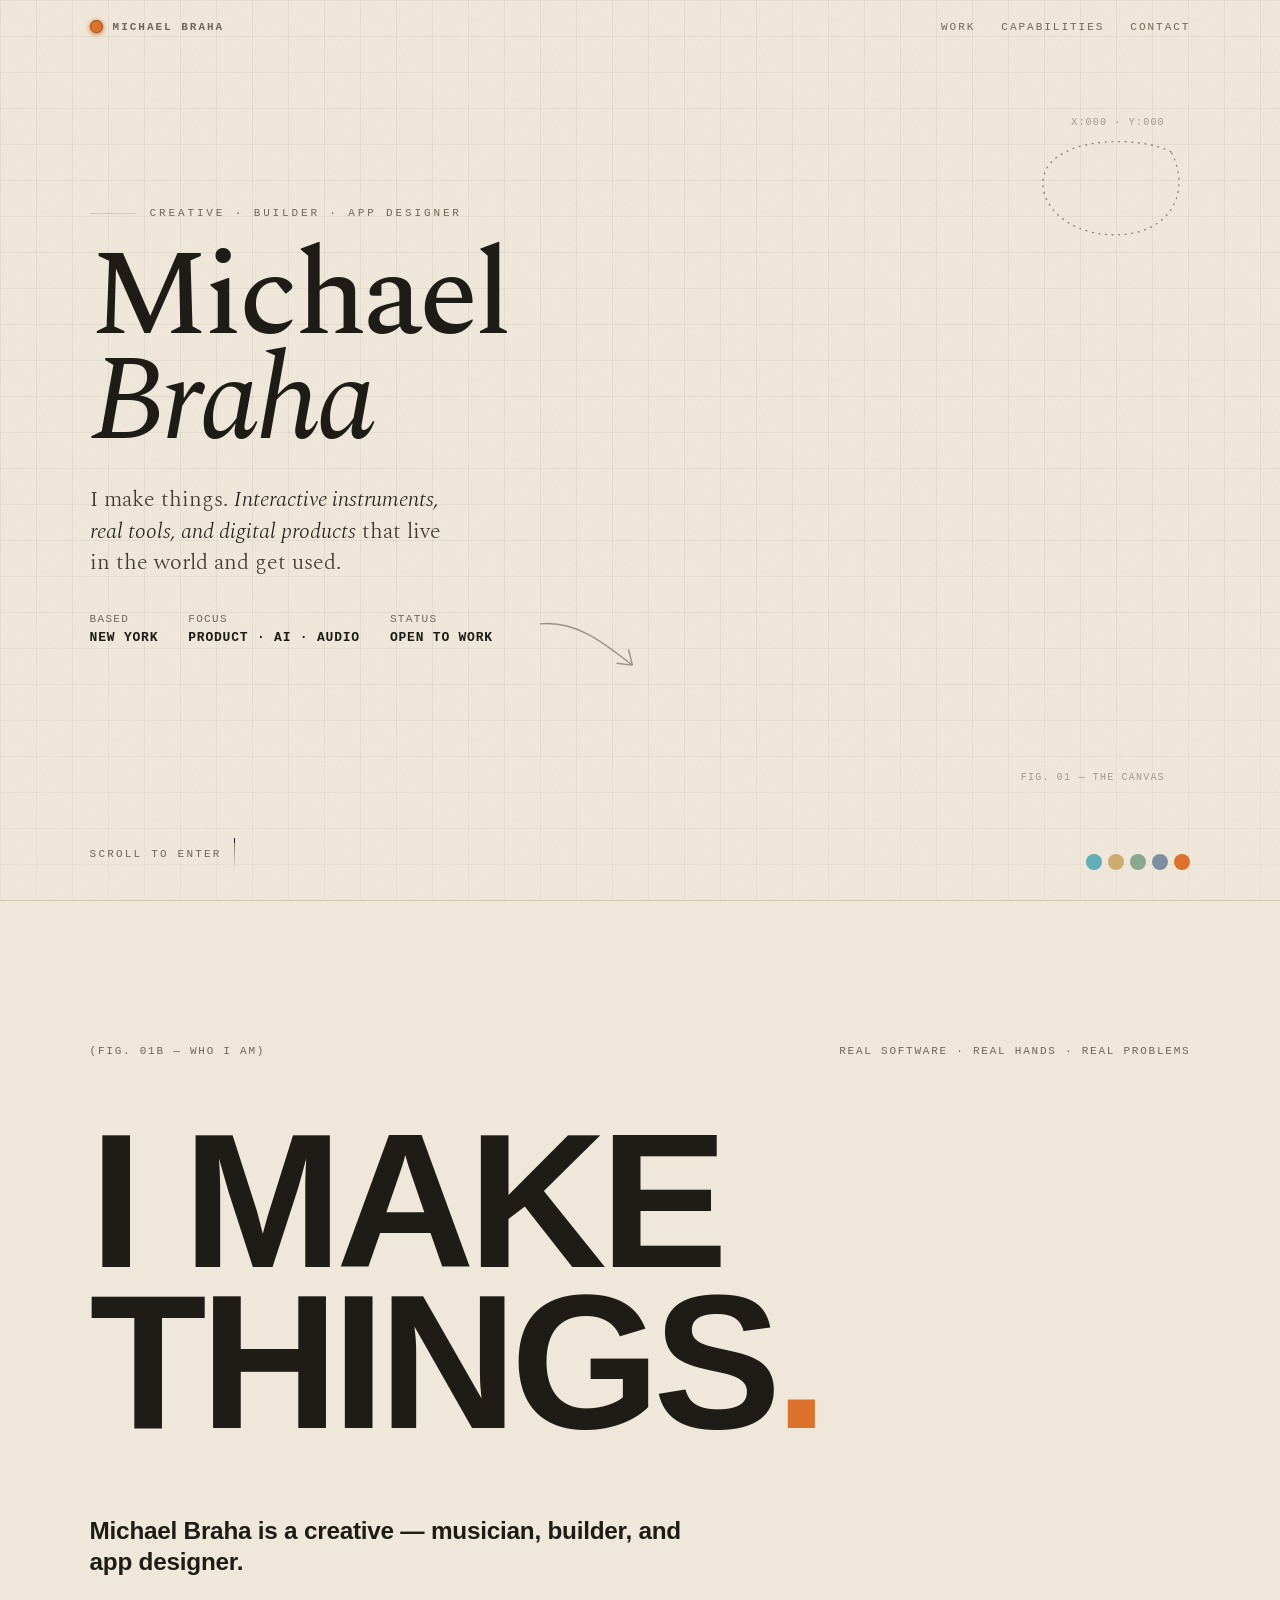
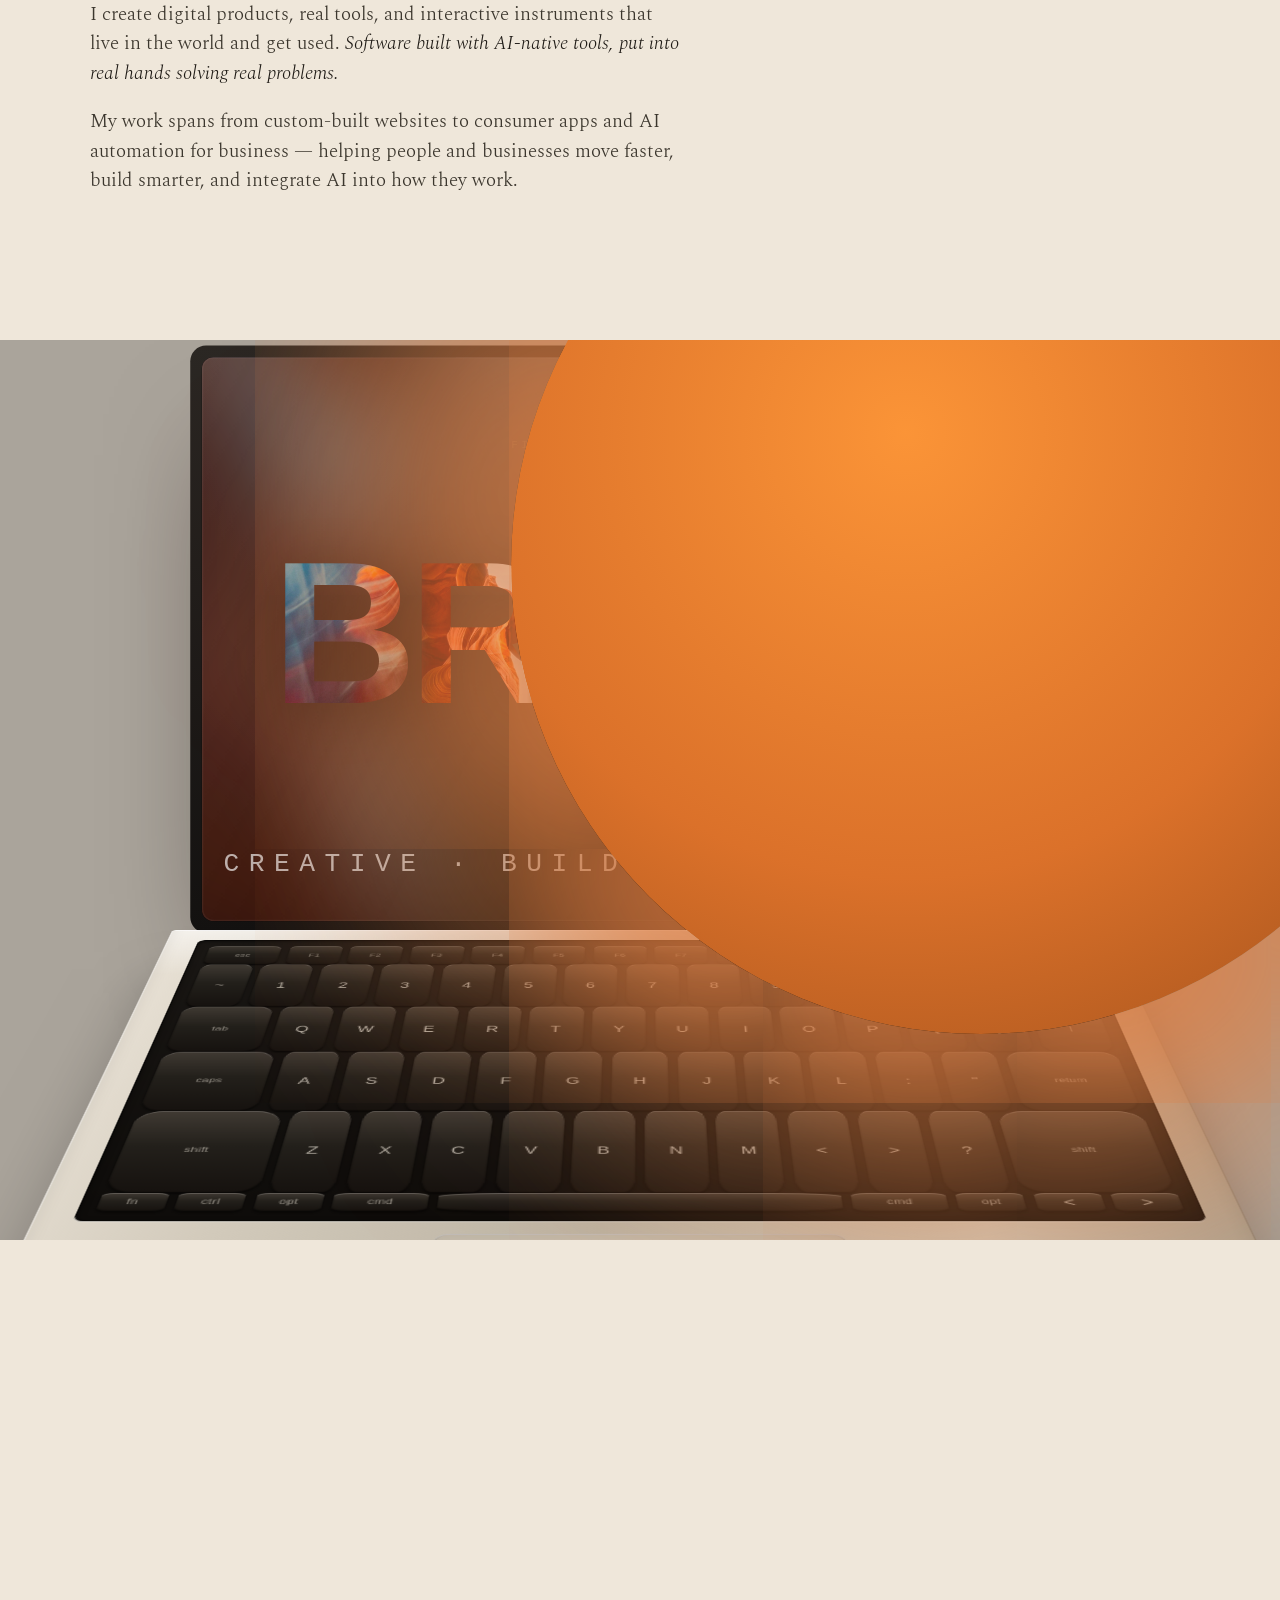
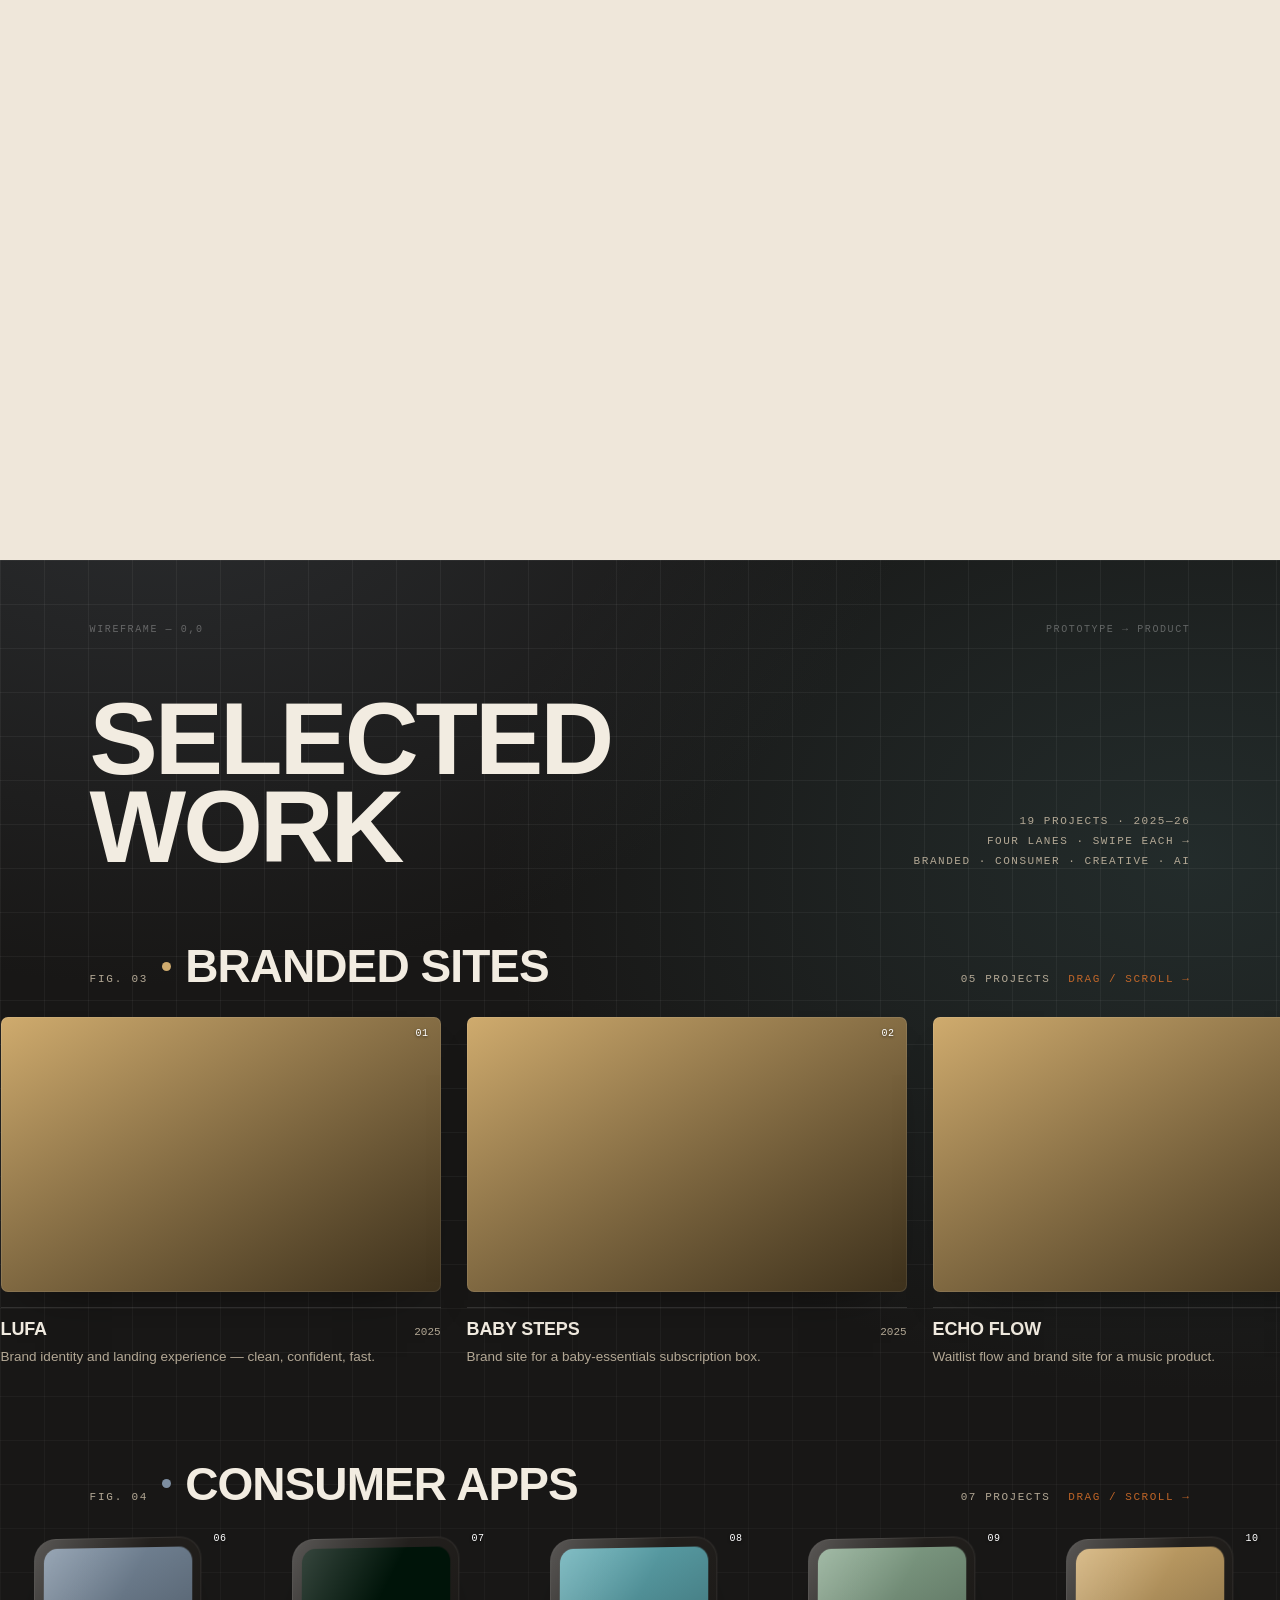
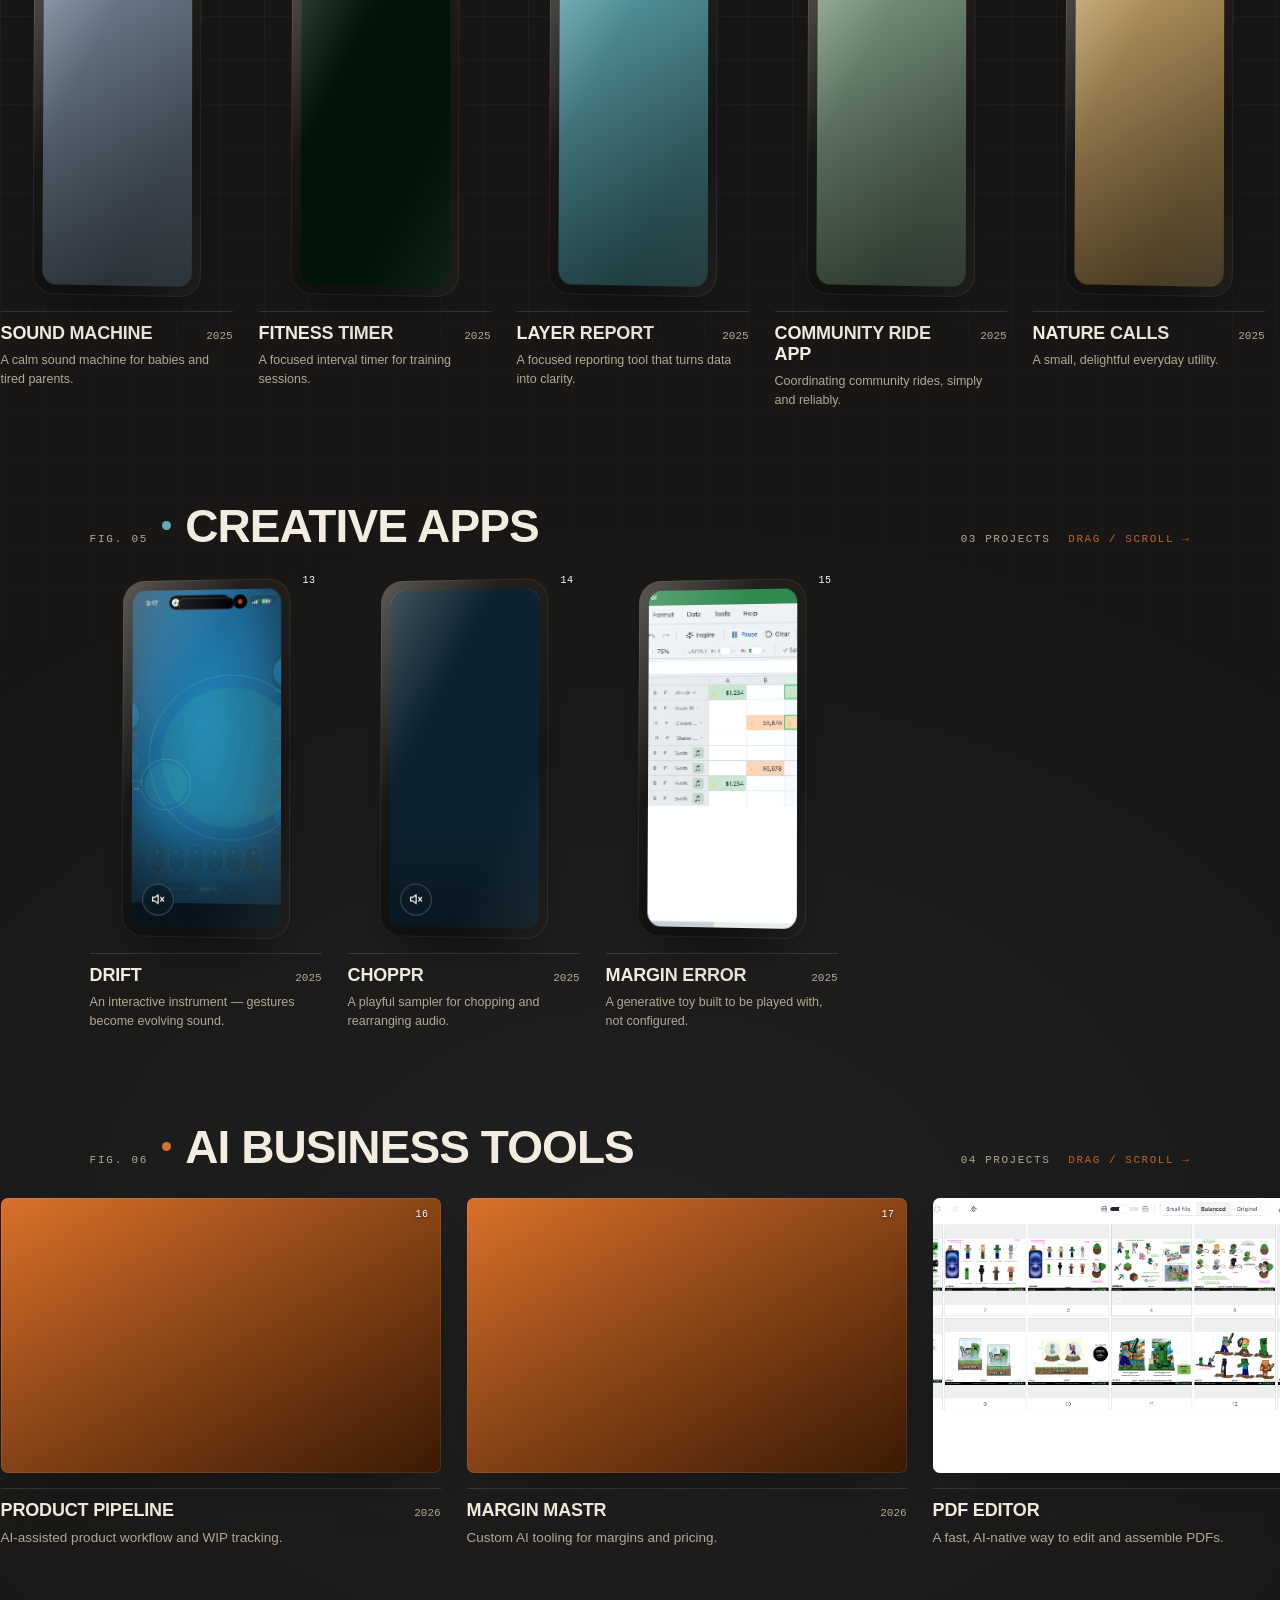
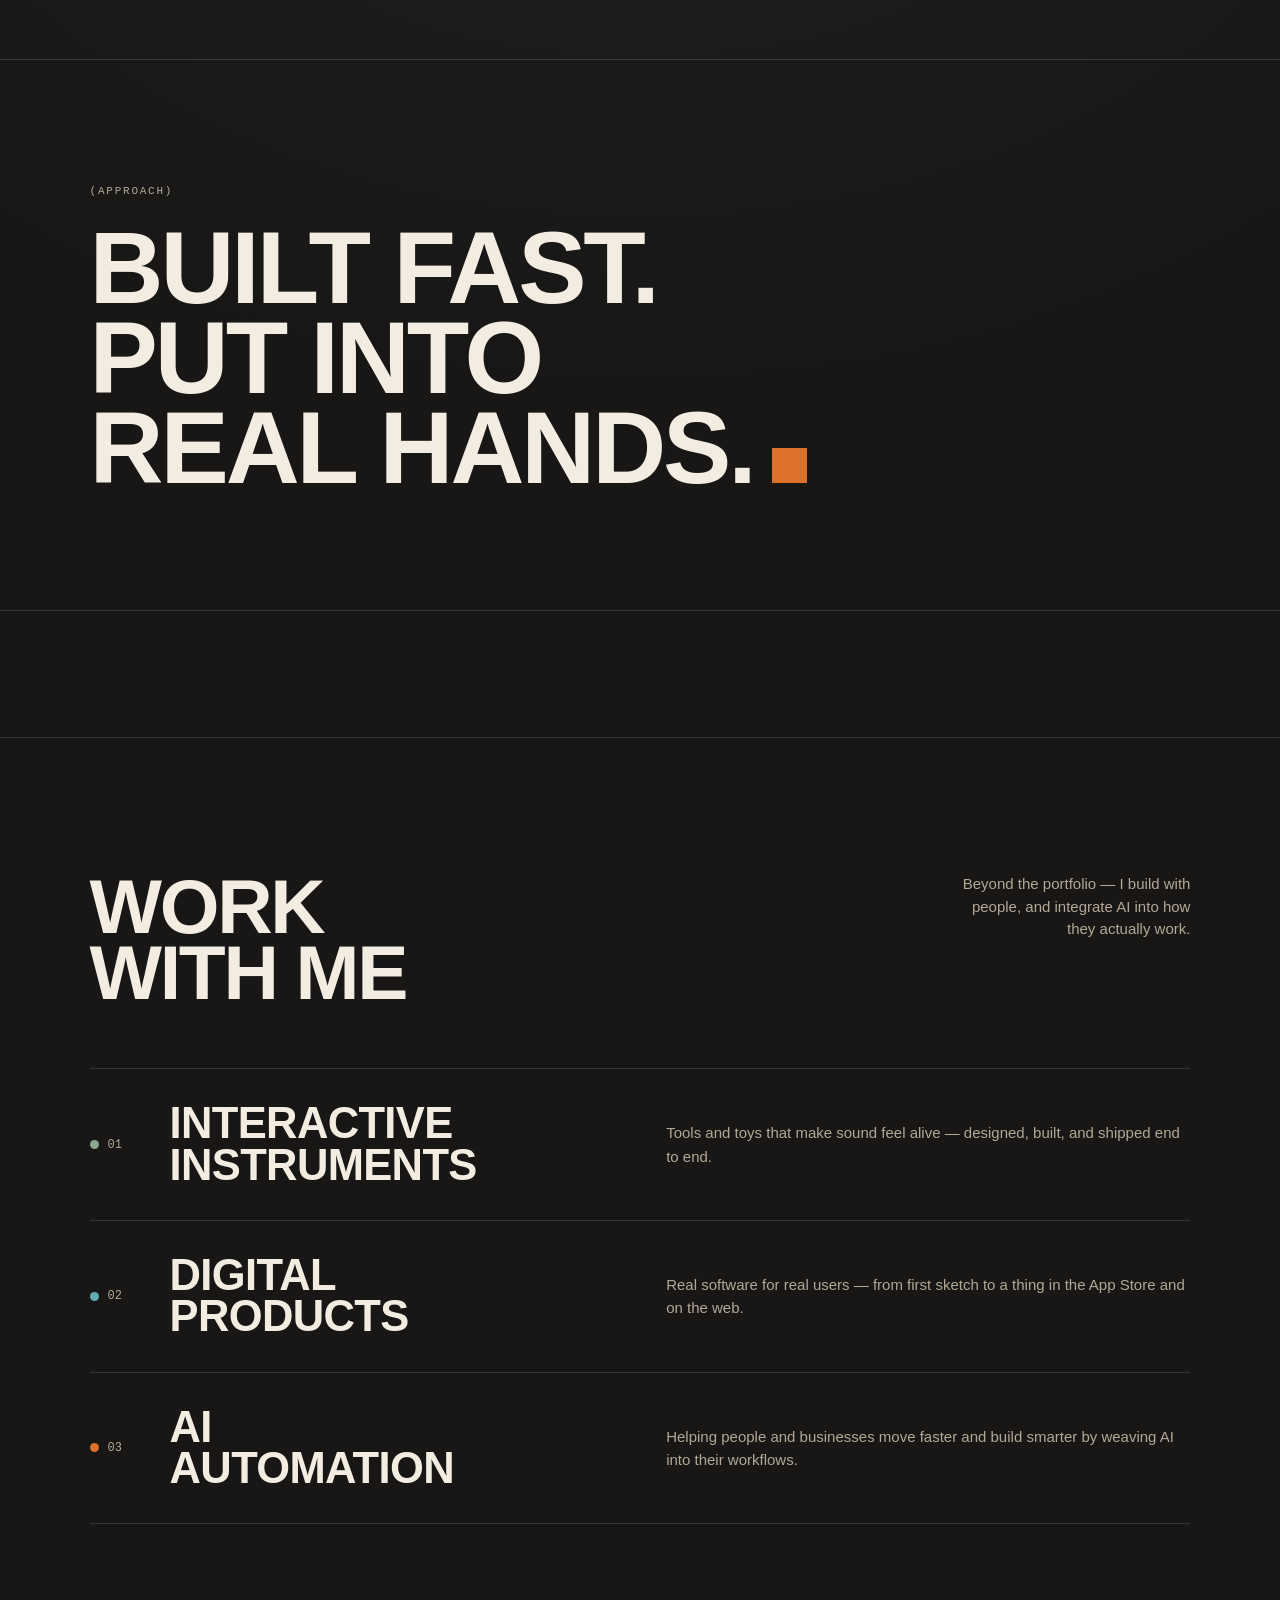
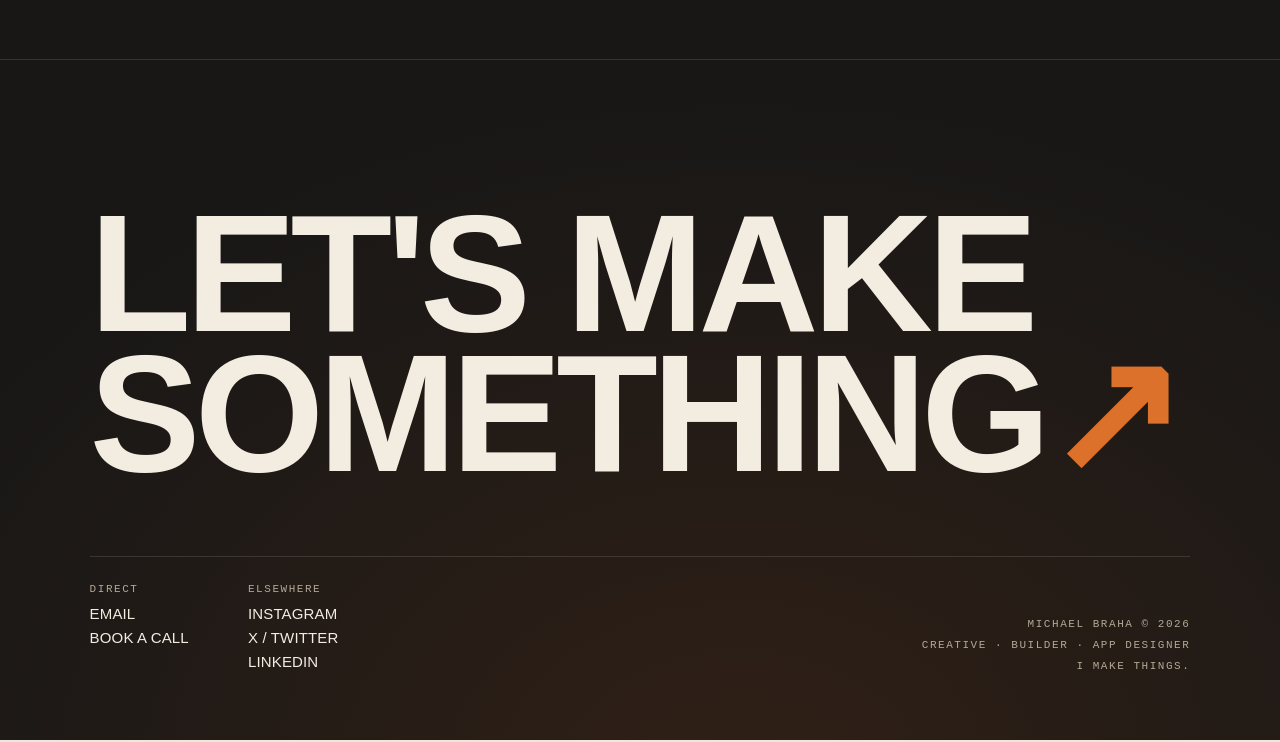
==== commit 5230ab97: "Fix Chrome scroll events: overflow-x:clip, defer image-slot.js, dual scroll listener" ====
--- a/michael-braha-portfolio 2/index.html
+++ b/michael-braha-portfolio 2/index.html
@@ -8,7 +8,7 @@
 <link rel="preconnect" href="https://fonts.gstatic.com" crossorigin>
 <link href="https://fonts.googleapis.com/css2?family=Spectral:ital,wght@0,300;0,400;0,500;0,600;1,300;1,400;1,500&display=swap" rel="stylesheet">
 <link rel="stylesheet" href="site.css" />
-<script src="image-slot.js"></script>
+<script src="image-slot.js" defer></script>
 </head>
 <body>
 <div class="grain"></div>
@@ -501,7 +501,10 @@
   if(rest){ running=false; return; }
   requestAnimationFrame(raf);
 }
-addEventListener('scroll',()=>{compute();wake();},{passive:true});
+/* Chrome: body{overflow-x:hidden} can shift scroll container off window */
+const _onScroll=()=>{compute();wake();};
+addEventListener('scroll',_onScroll,{passive:true});
+document.addEventListener('scroll',_onScroll,{passive:true});
 addEventListener('resize',()=>{compute();wake();});
 compute();wake();
 </script>
--- a/michael-braha-portfolio 2/site.css
+++ b/michael-braha-portfolio 2/site.css
@@ -22,7 +22,7 @@
 *{box-sizing:border-box}
 html{-webkit-text-size-adjust:100%;background:var(--cream)}
 body{margin:0;background:transparent;color:var(--ink);font-family:var(--serif);
-  -webkit-font-smoothing:antialiased;overflow-x:hidden}
+  -webkit-font-smoothing:antialiased;overflow-x:clip}
 ::selection{background:var(--orange);color:#fff}
 a{color:inherit;text-decoration:none}
 img,video{display:block;max-width:100%}
@@ -420,6 +420,8 @@
 /* ---- reveal ---- */
 .reveal{opacity:0;transform:translateY(26px);transition:opacity .9s cubic-bezier(.2,.7,.2,1),transform .9s cubic-bezier(.2,.7,.2,1)}
 .reveal.in{opacity:1;transform:none}
+/* Hero text is above the fold — always show it immediately */
+.hero .reveal{opacity:1;transform:none}
 .reveal.d1{transition-delay:.08s}.reveal.d2{transition-delay:.16s}.reveal.d3{transition-delay:.24s}
 @media(prefers-reduced-motion:reduce){.reveal{opacity:1;transform:none;transition:none}.scrollcue .dl::after{animation:none}}
 
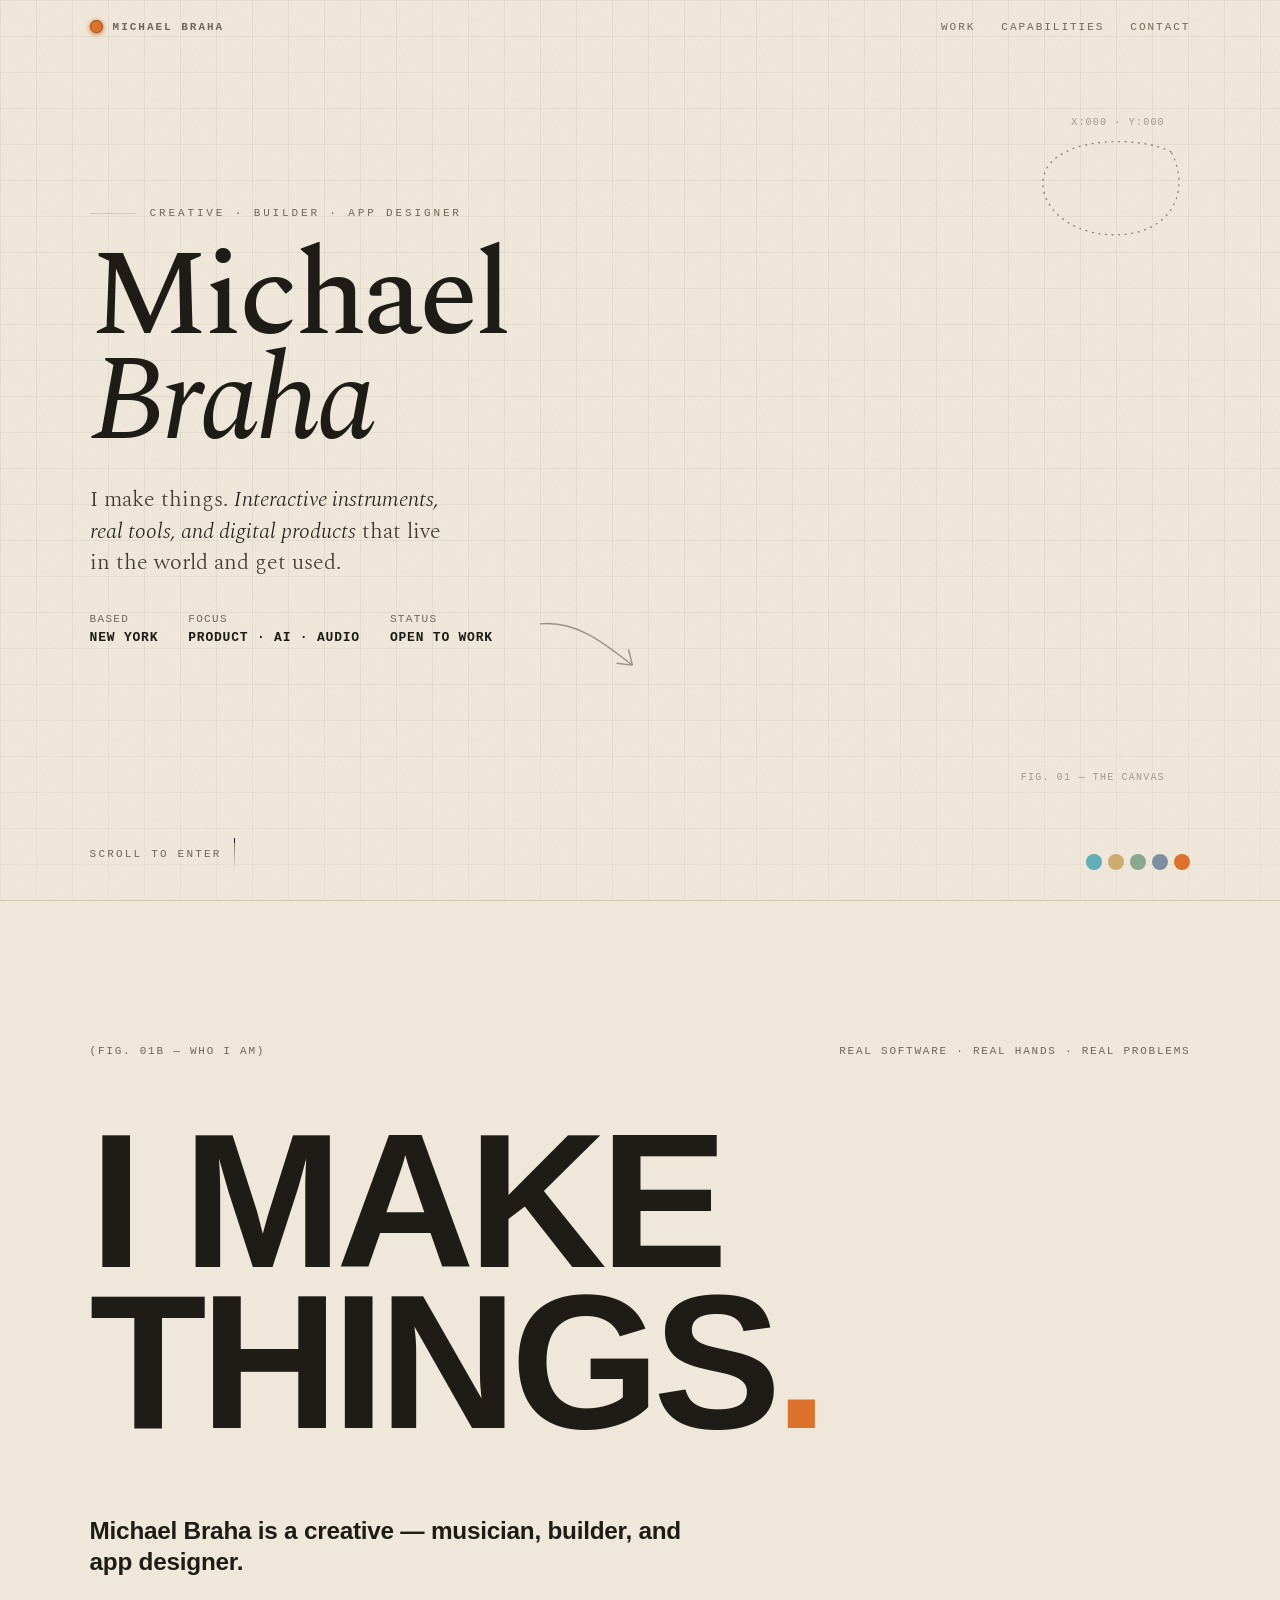
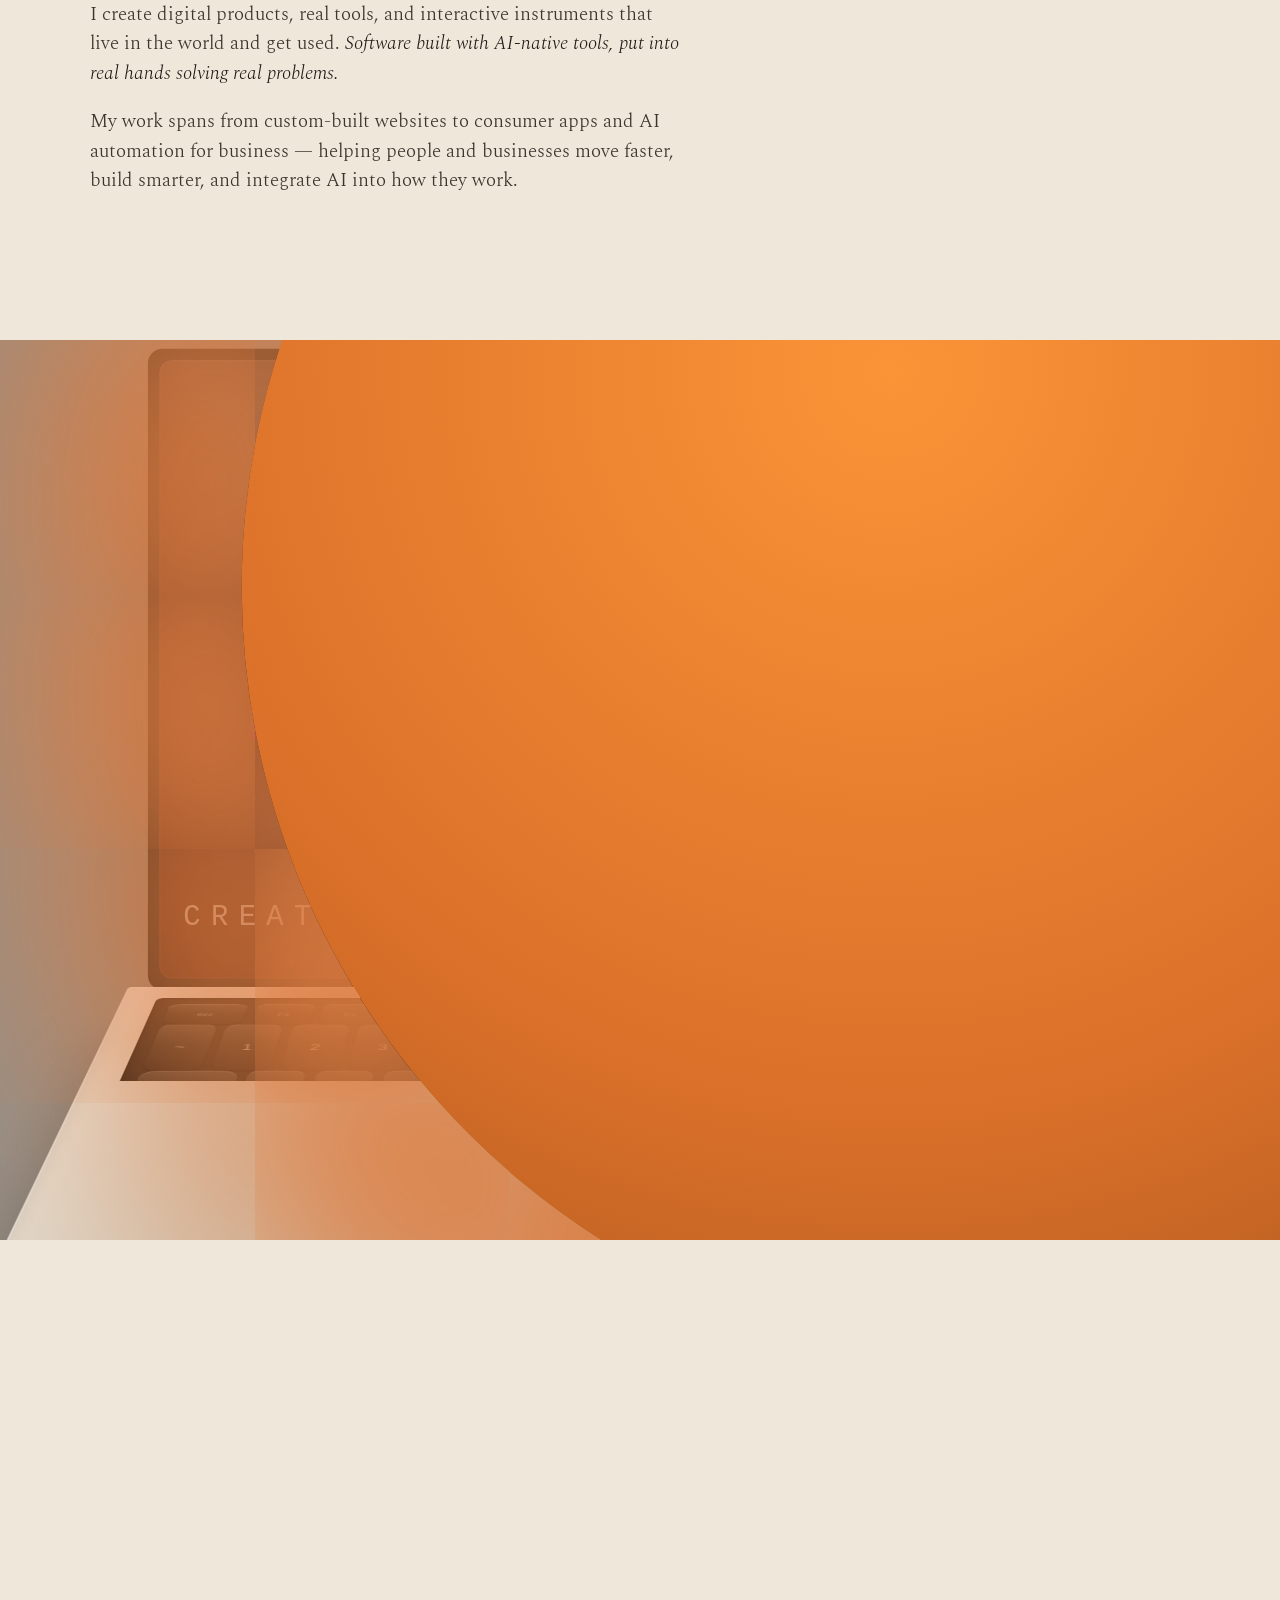
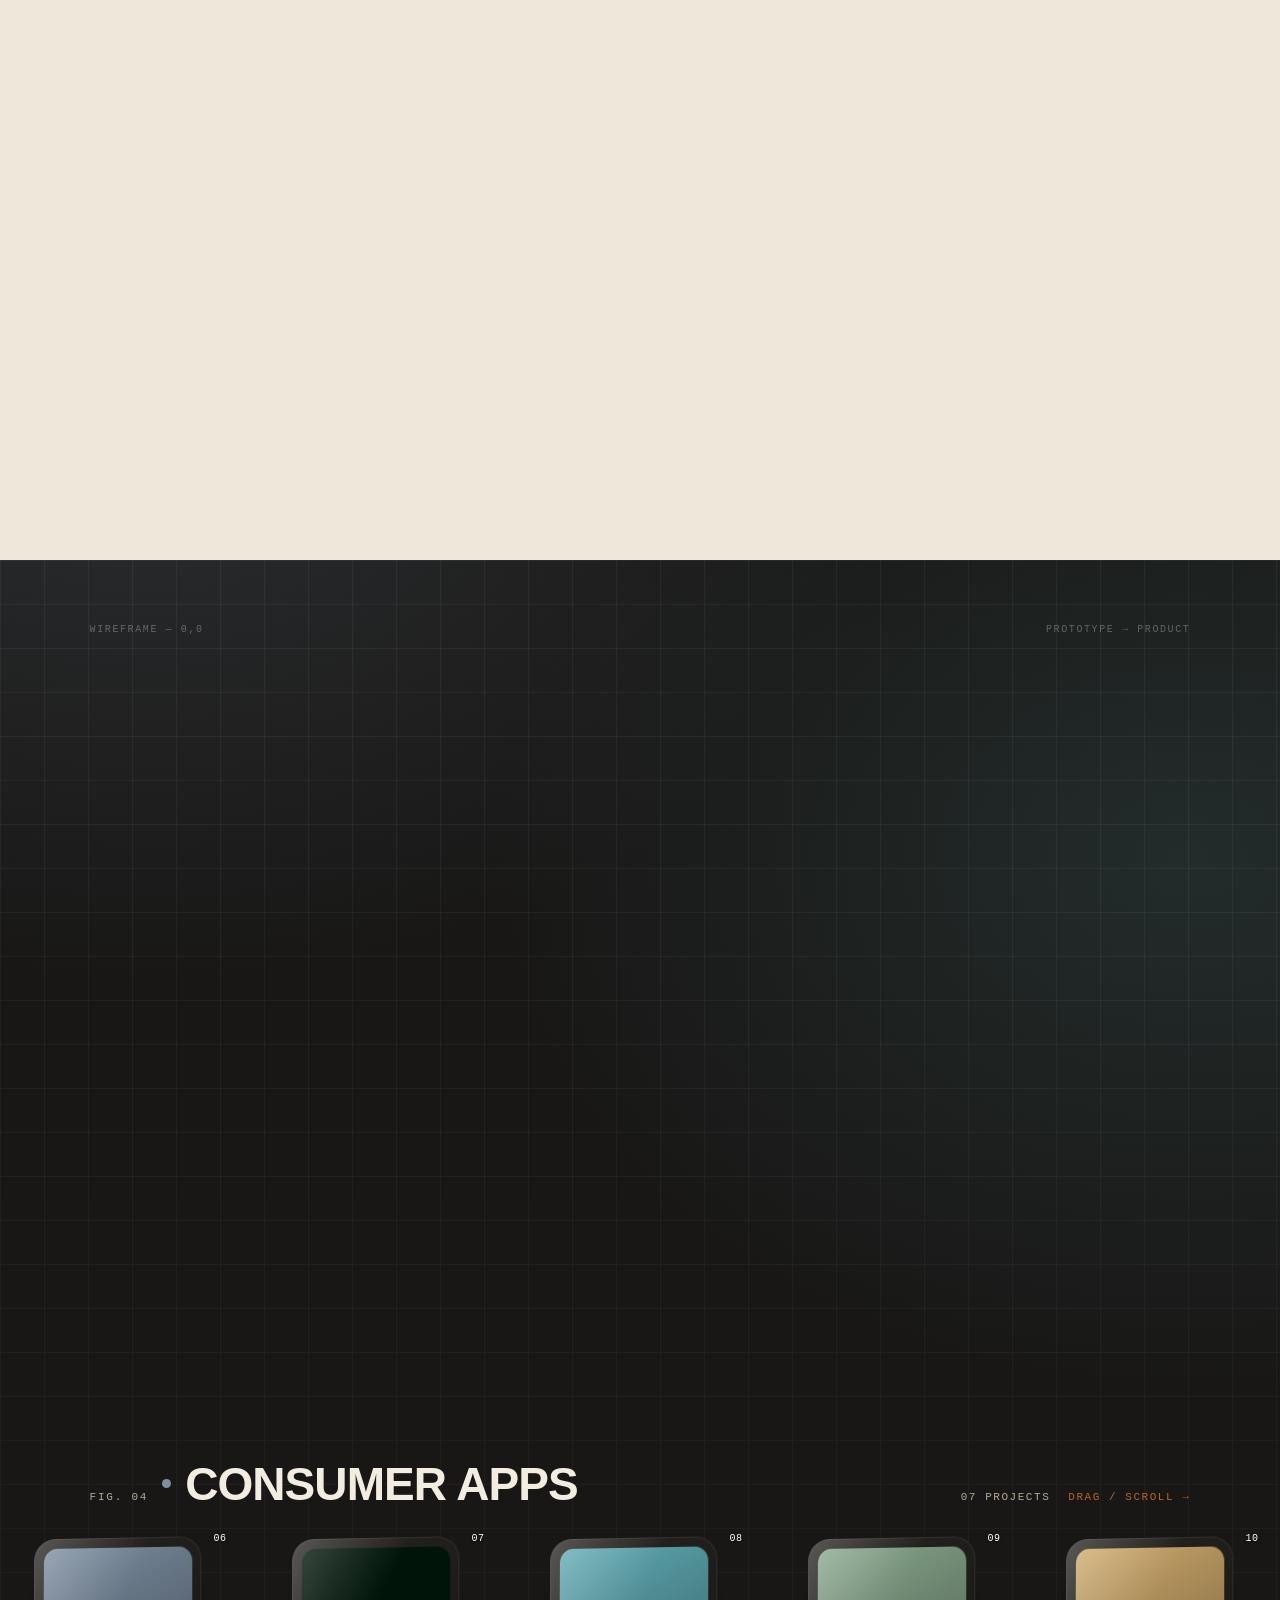
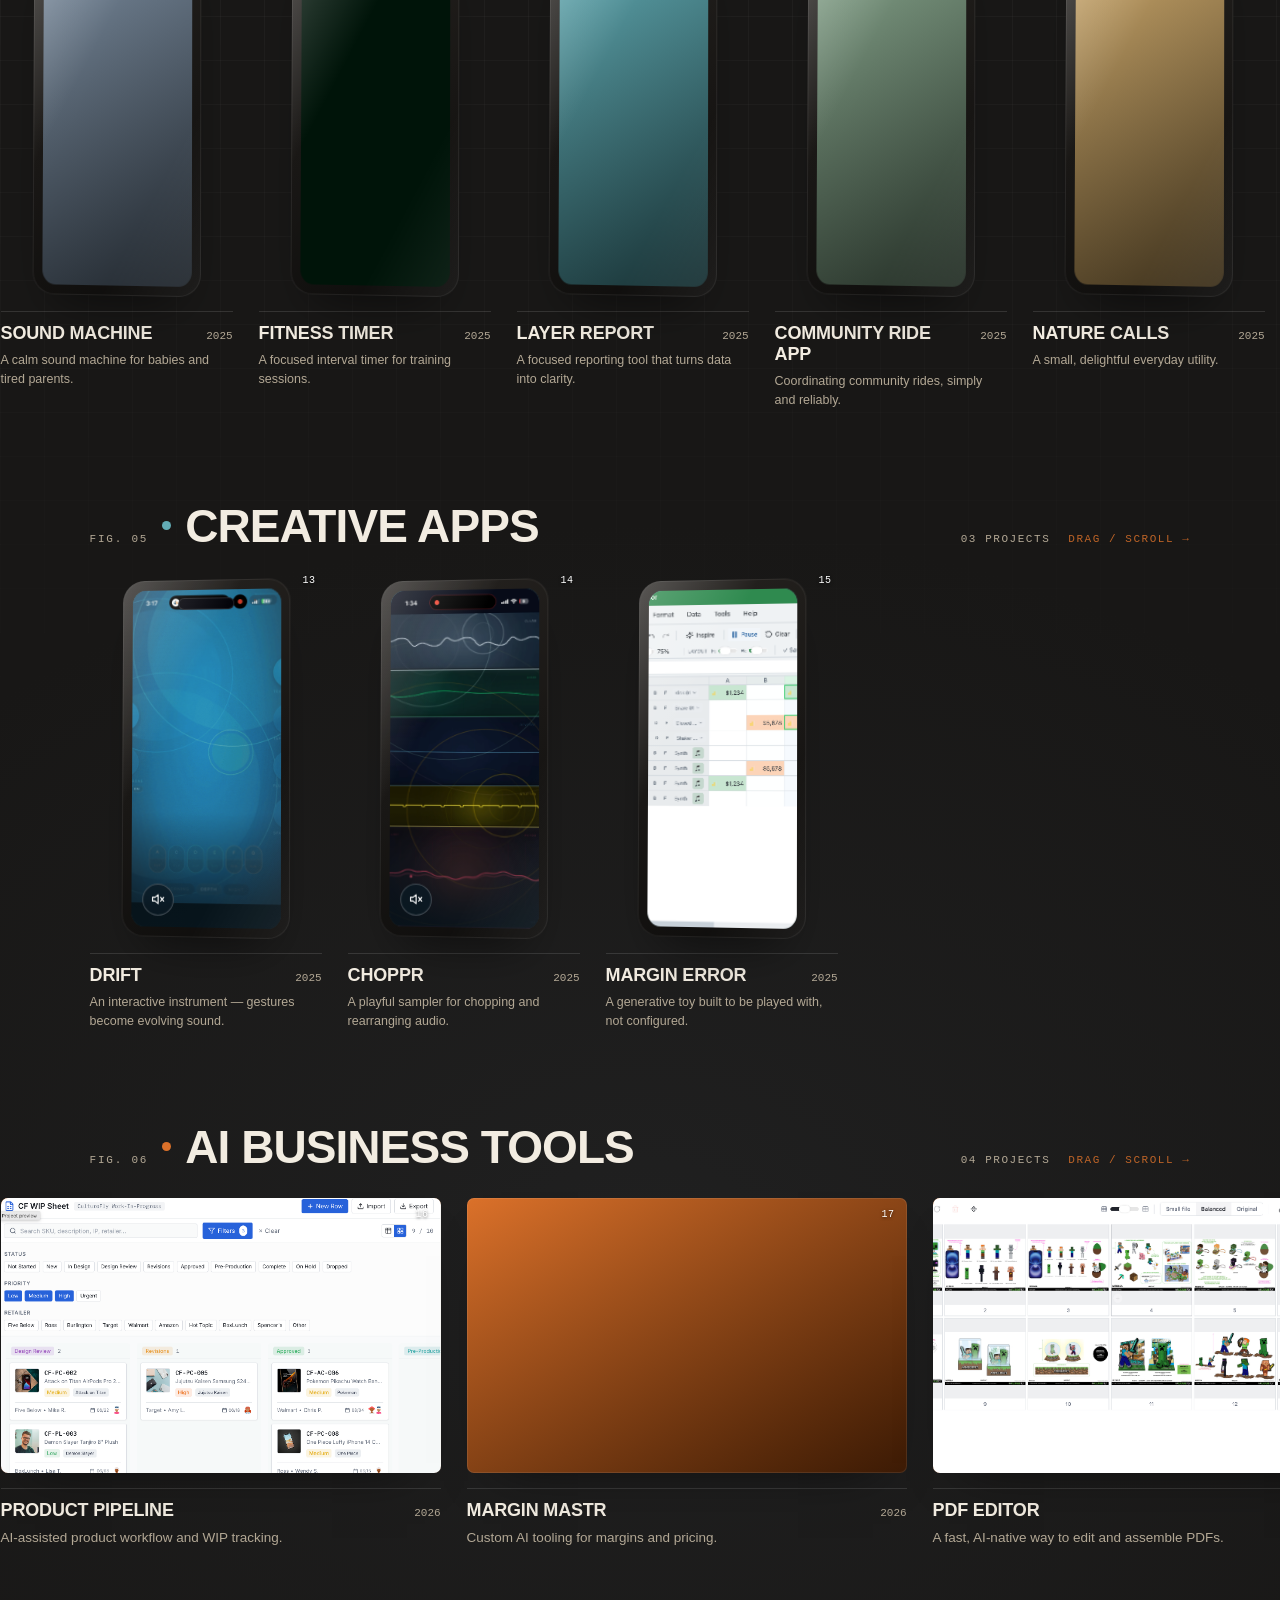
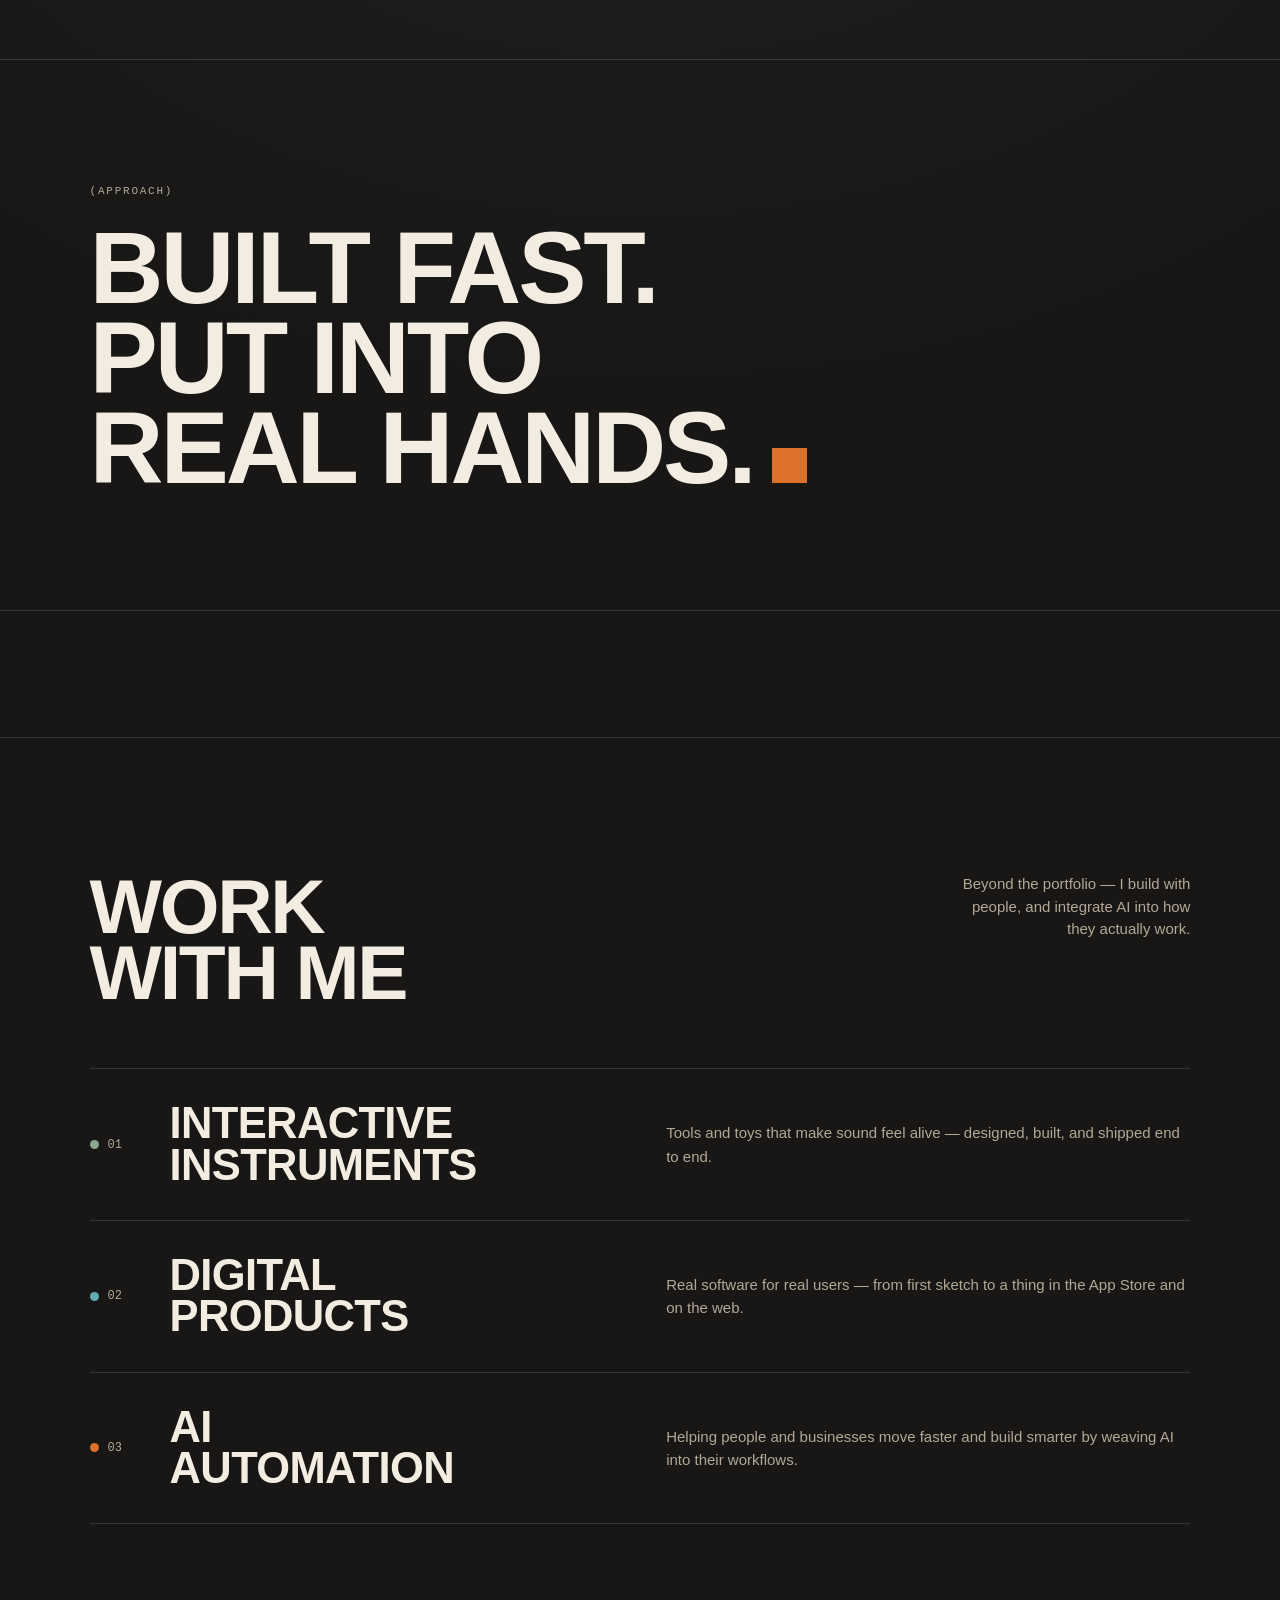
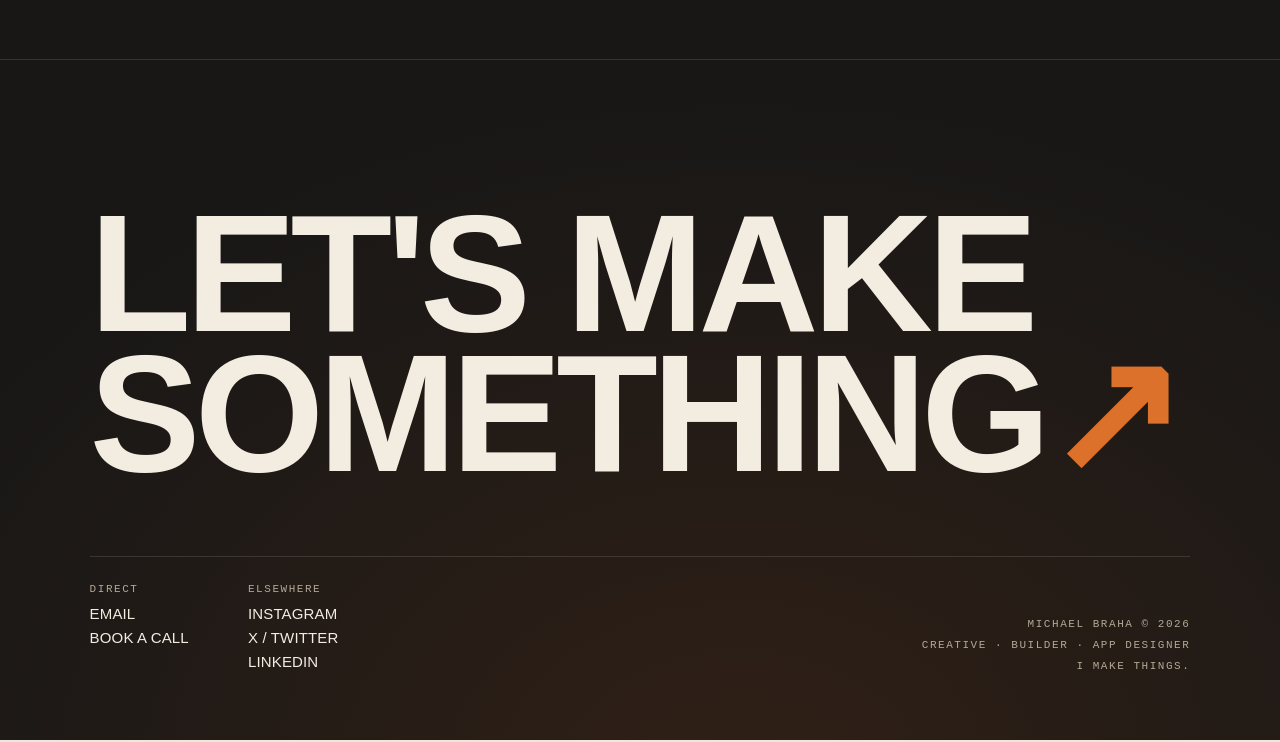
==== commit b532bd54: "Fix reveal animations on desktop Chrome: add scroll-based fallback IntersectionObserver can misfire " ====
--- a/michael-braha-portfolio 2/index.html
+++ b/michael-braha-portfolio 2/index.html
@@ -349,11 +349,18 @@
   const io=new IntersectionObserver((es)=>{es.forEach(e=>{if(e.isIntersecting){e.target.classList.add('in');io.unobserve(e.target);}});},{threshold:.16,rootMargin:'0px 0px -8% 0px'});
   const els=document.querySelectorAll('.reveal');
   els.forEach(el=>io.observe(el));
-  /* fallback: Chrome/Edge sometimes skip the initial intersection callback for
-     elements already in the viewport — force-reveal them after the first paint */
-  requestAnimationFrame(()=>requestAnimationFrame(()=>{
-    els.forEach(el=>{if(!el.classList.contains('in')){const r=el.getBoundingClientRect();if(r.top<innerHeight&&r.bottom>0)el.classList.add('in');}});
-  }));
+  /* scroll-based fallback: runs on every scroll so reveals land even if IO misfires
+     (observed on desktop Chrome when overflow-x is set on body) */
+  function revealVisible(){
+    document.querySelectorAll('.reveal:not(.in)').forEach(el=>{
+      const r=el.getBoundingClientRect();
+      if(r.top<innerHeight*0.92&&r.bottom>0)el.classList.add('in');
+    });
+  }
+  addEventListener('scroll',revealVisible,{passive:true});
+  document.addEventListener('scroll',revealVisible,{passive:true});
+  /* force-reveal anything already in view after first paint */
+  requestAnimationFrame(()=>requestAnimationFrame(()=>{ revealVisible(); }));
 })();
 
 /* ---- MacBook keyboard (generated, real QWERTY) ---- */
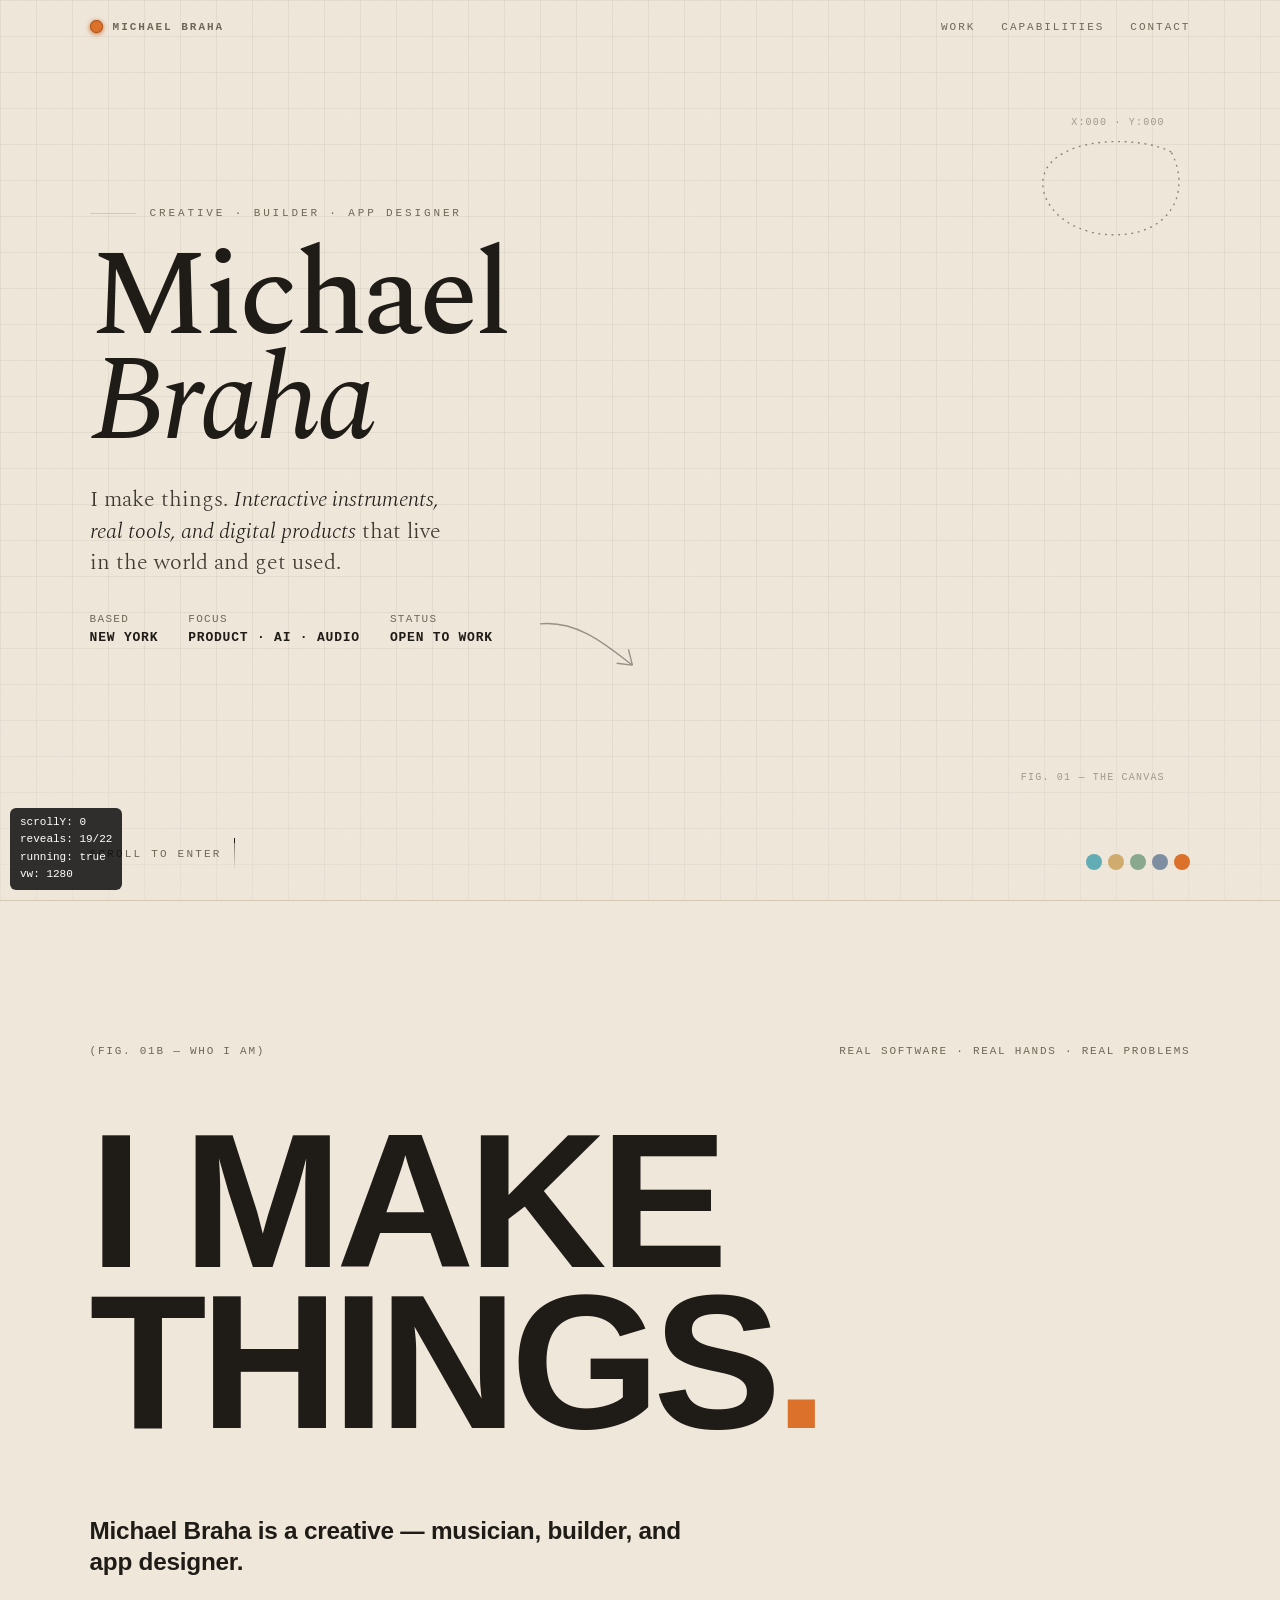
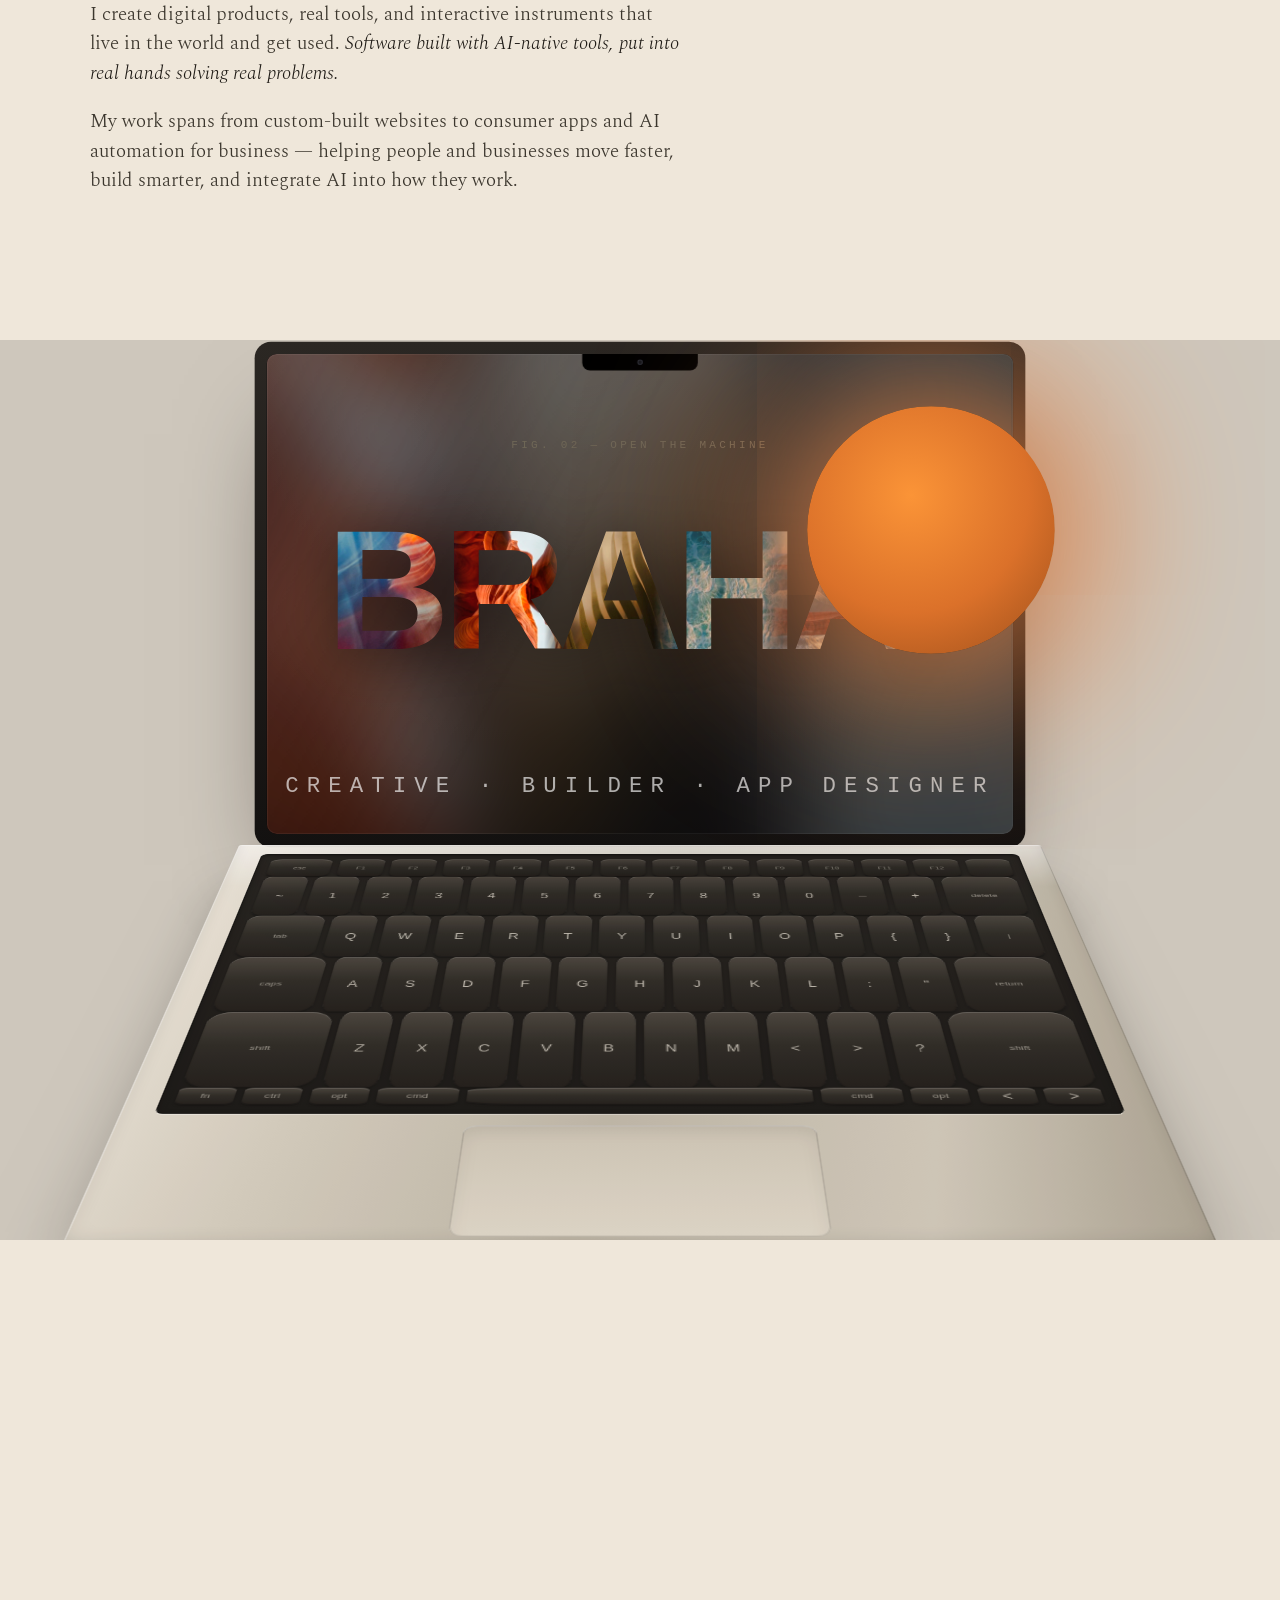
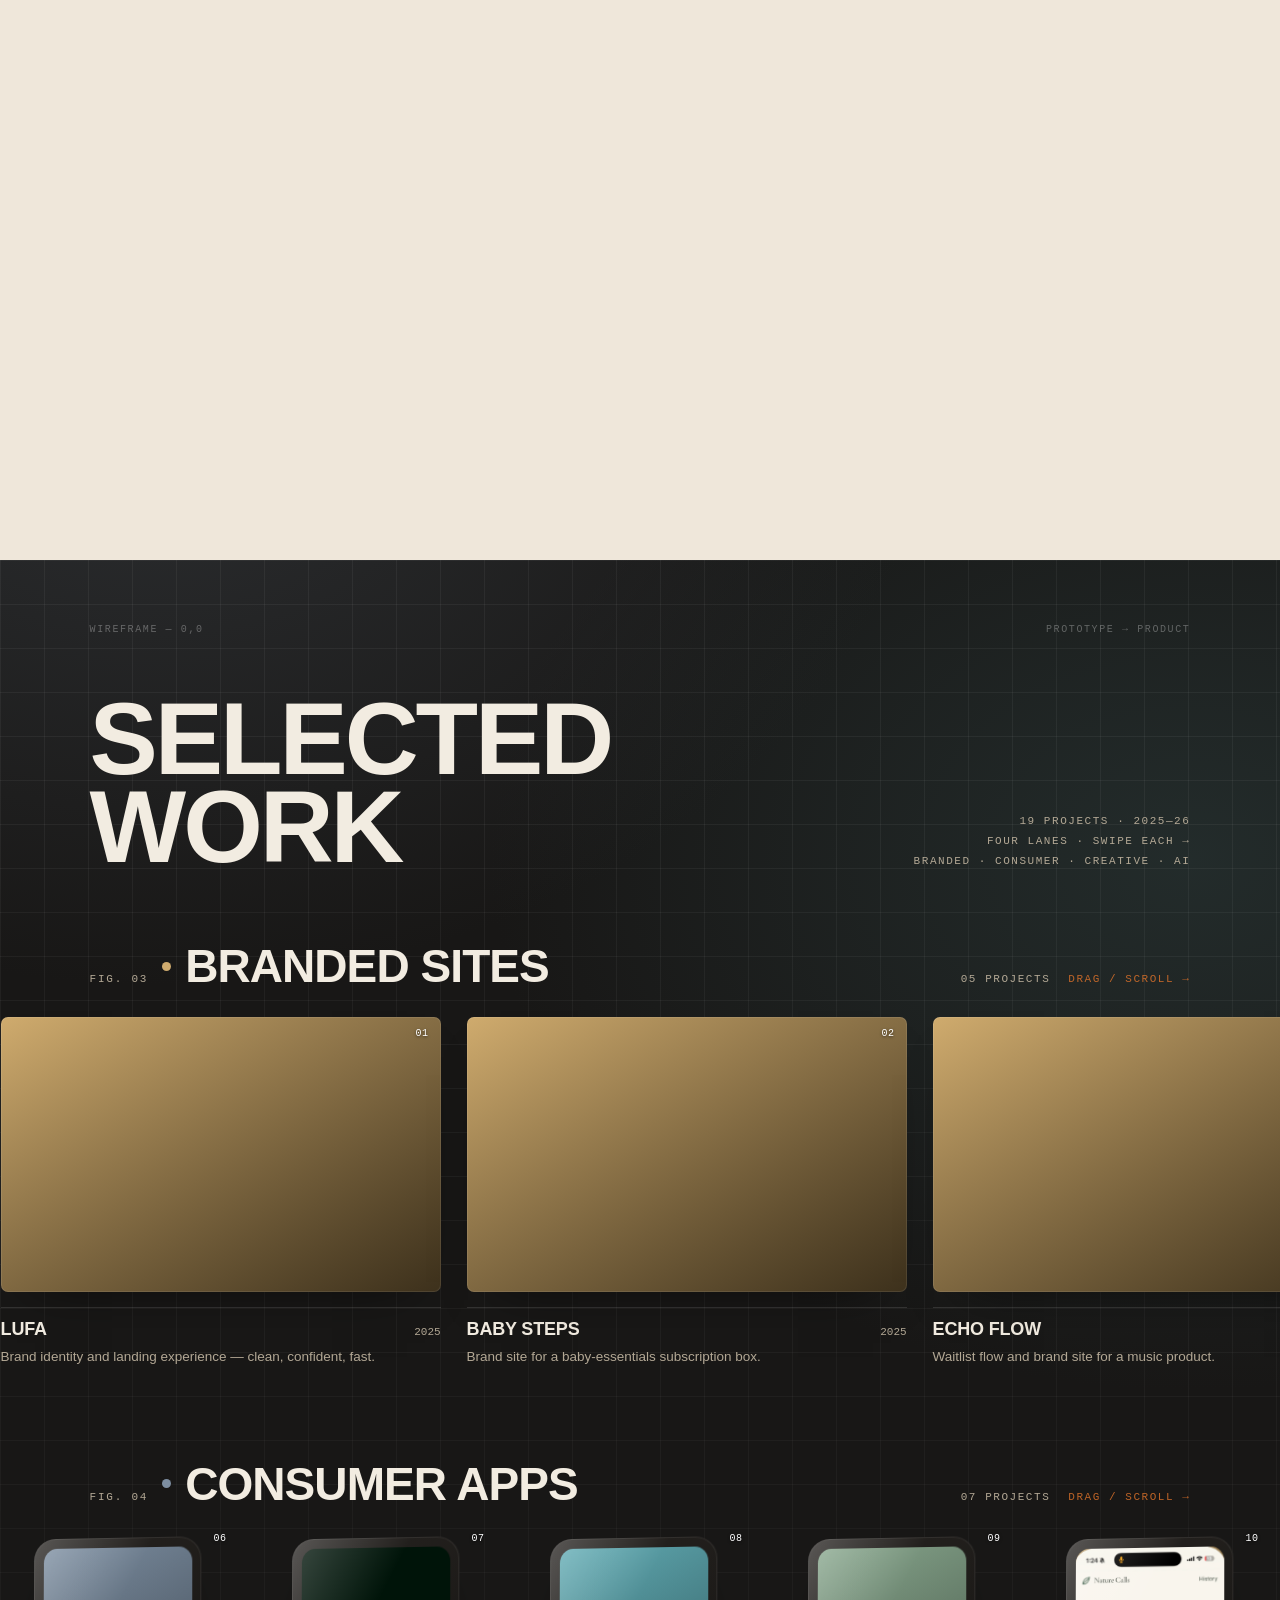
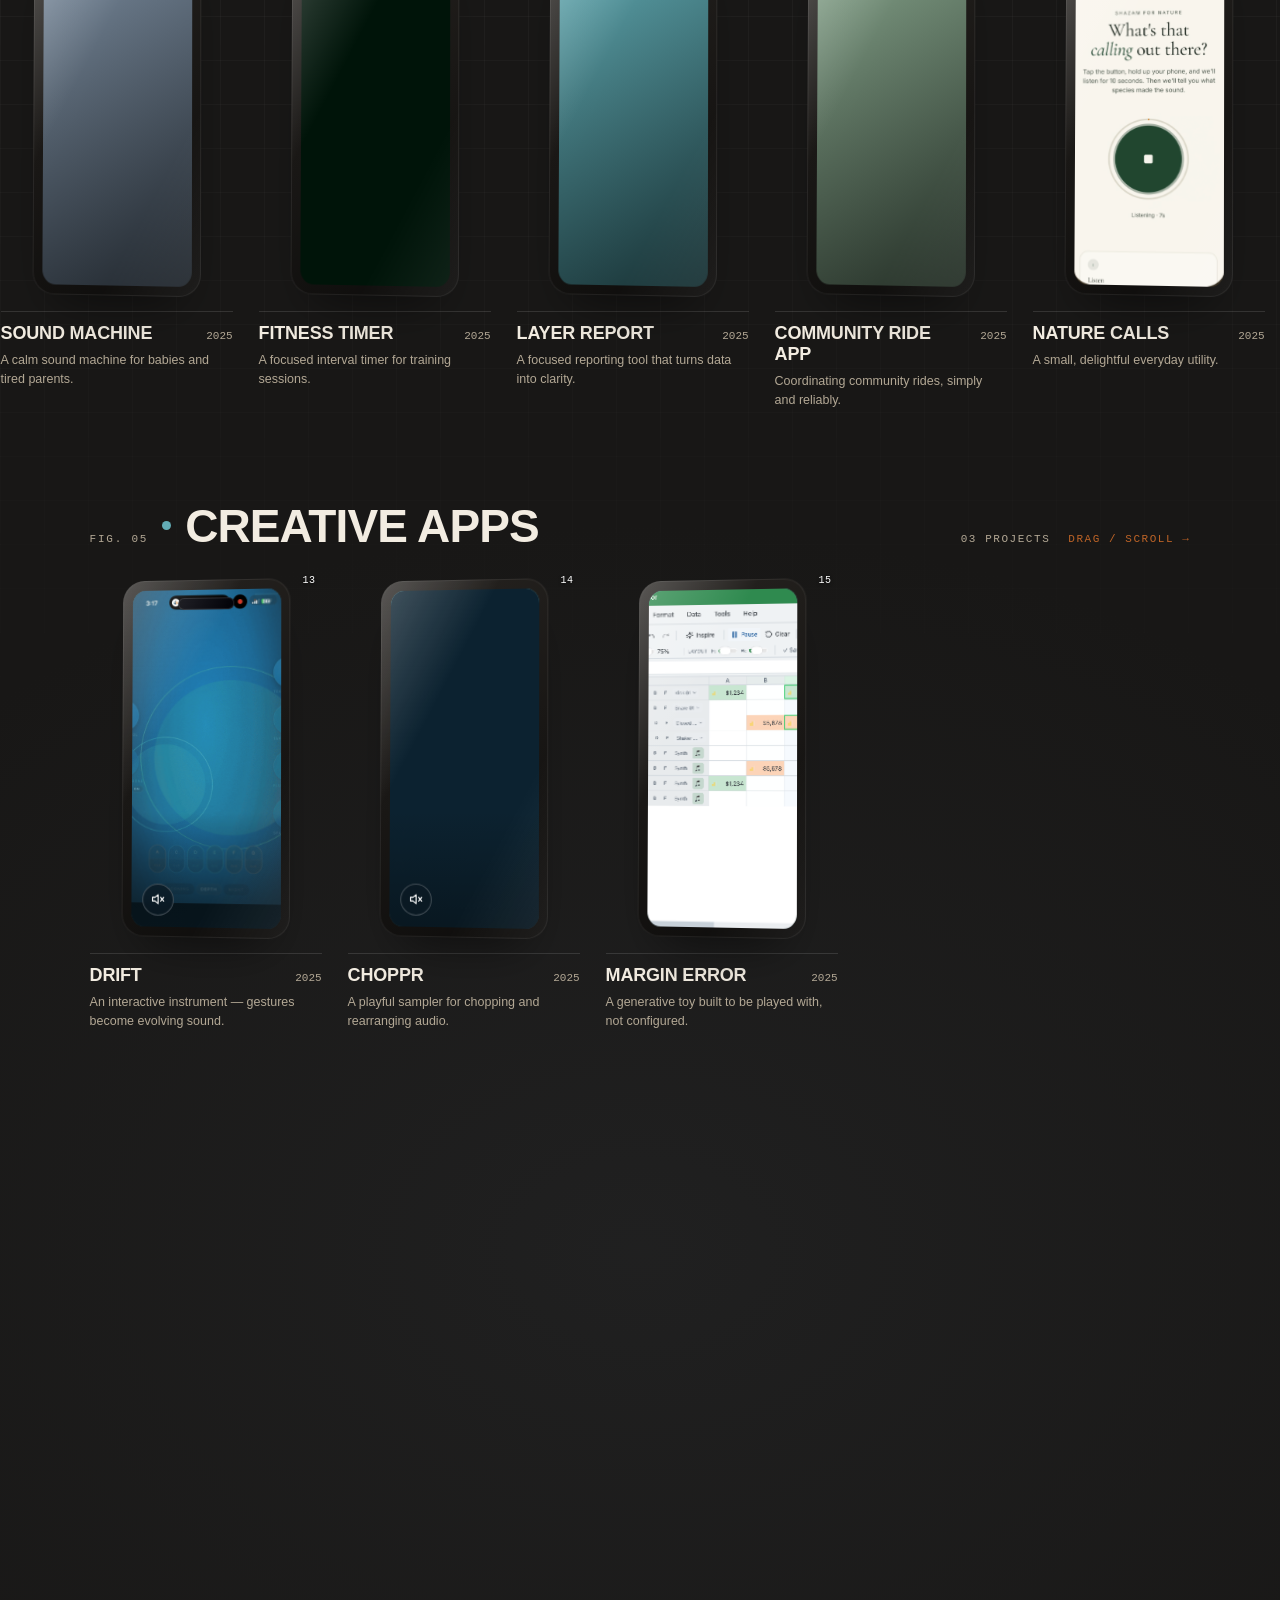
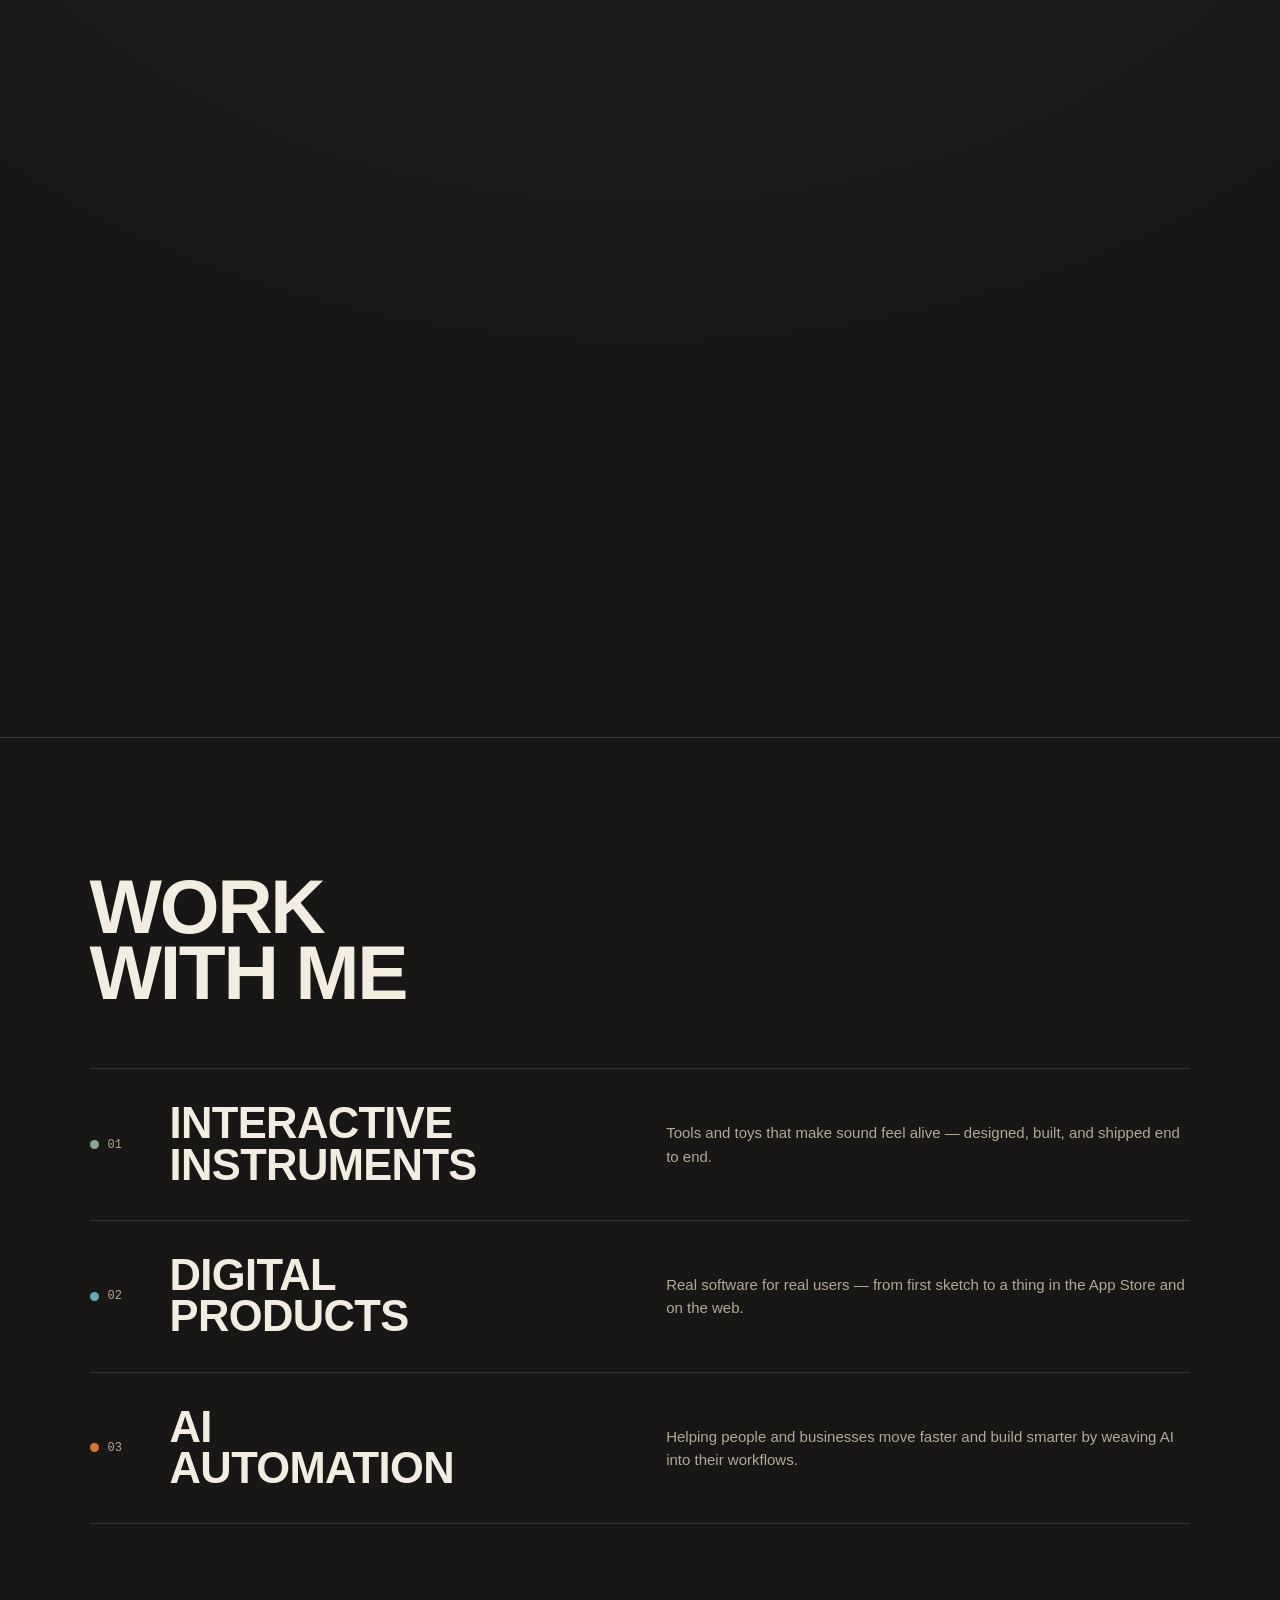
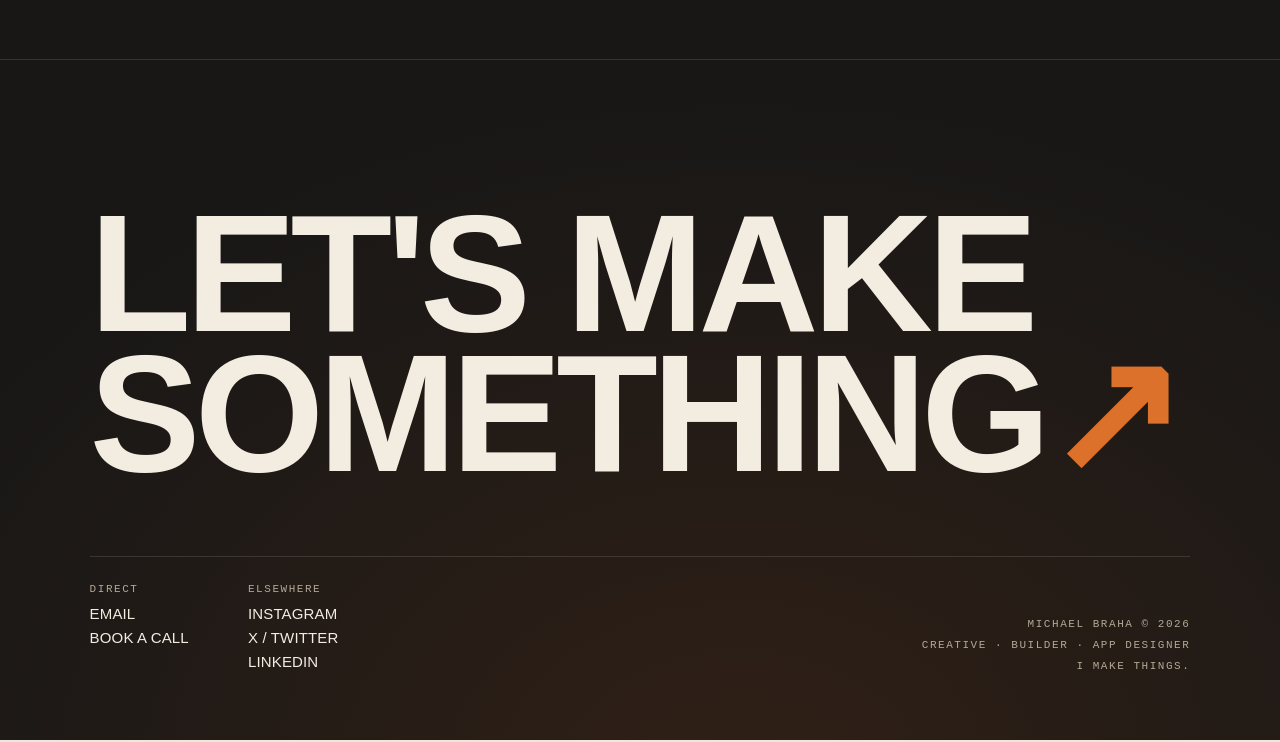
==== commit c805f626: "Add debug overlay to diagnose Chrome scroll state" ====
--- a/michael-braha-portfolio 2/index.html
+++ b/michael-braha-portfolio 2/index.html
@@ -512,8 +512,28 @@
 const _onScroll=()=>{compute();wake();};
 addEventListener('scroll',_onScroll,{passive:true});
 document.addEventListener('scroll',_onScroll,{passive:true});
+document.documentElement.addEventListener('scroll',_onScroll,{passive:true});
 addEventListener('resize',()=>{compute();wake();});
 compute();wake();
+/* debug overlay — remove after diagnosing */
+(function(){
+  const d=document.createElement('div');
+  d.id='dbg';
+  d.style.cssText='position:fixed;bottom:10px;left:10px;z-index:9999;background:rgba(0,0,0,.8);color:#fff;font:11px monospace;padding:6px 10px;border-radius:6px;pointer-events:none;line-height:1.6';
+  document.body.appendChild(d);
+  function upd(){
+    const sY=window.scrollY||document.documentElement.scrollTop||document.body.scrollTop;
+    const rIn=document.querySelectorAll('.reveal.in').length;
+    const rAll=document.querySelectorAll('.reveal').length;
+    d.innerHTML='scrollY: '+Math.round(sY)+'<br>reveals: '+rIn+'/'+rAll+'<br>running: '+running+'<br>vw: '+innerWidth;
+  }
+  ['scroll','touchmove'].forEach(e=>{
+    addEventListener(e,upd,{passive:true});
+    document.addEventListener(e,upd,{passive:true});
+  });
+  setInterval(upd,500);
+  upd();
+})();
 </script>
 
 <script>
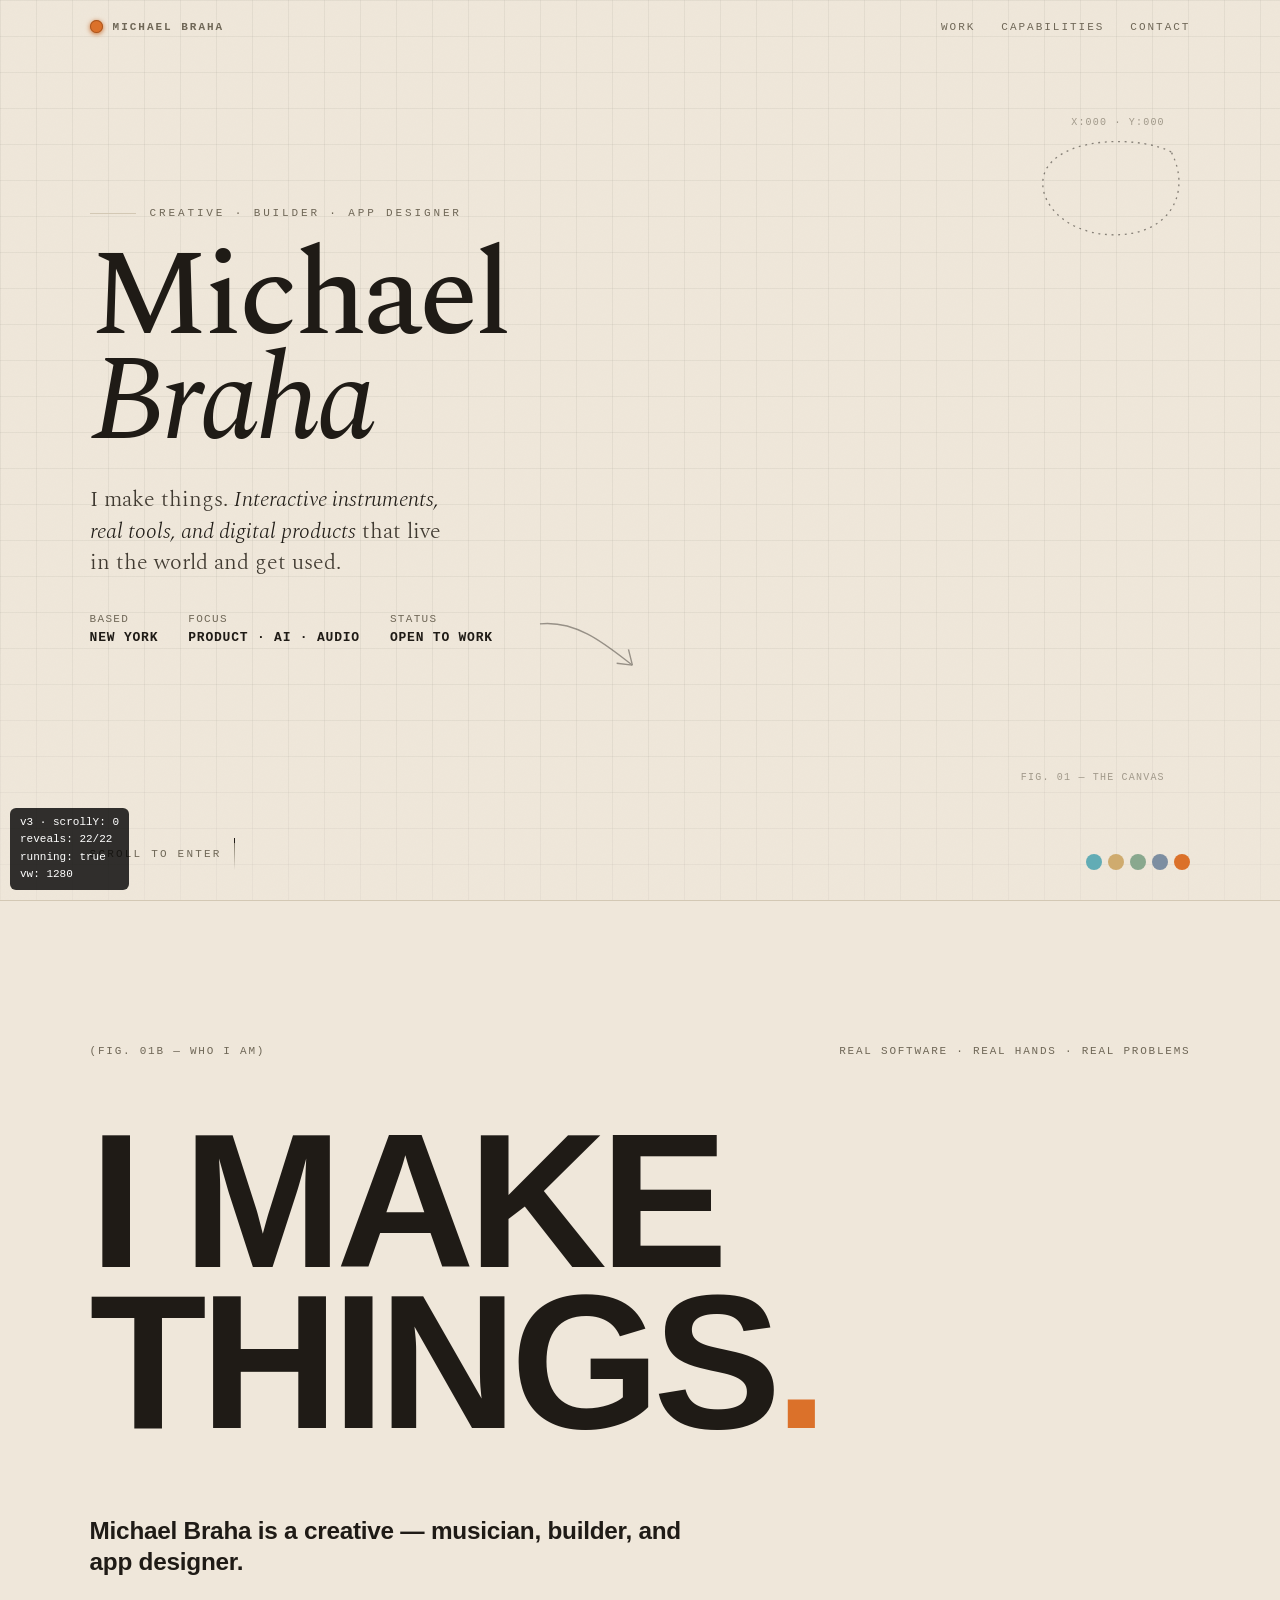
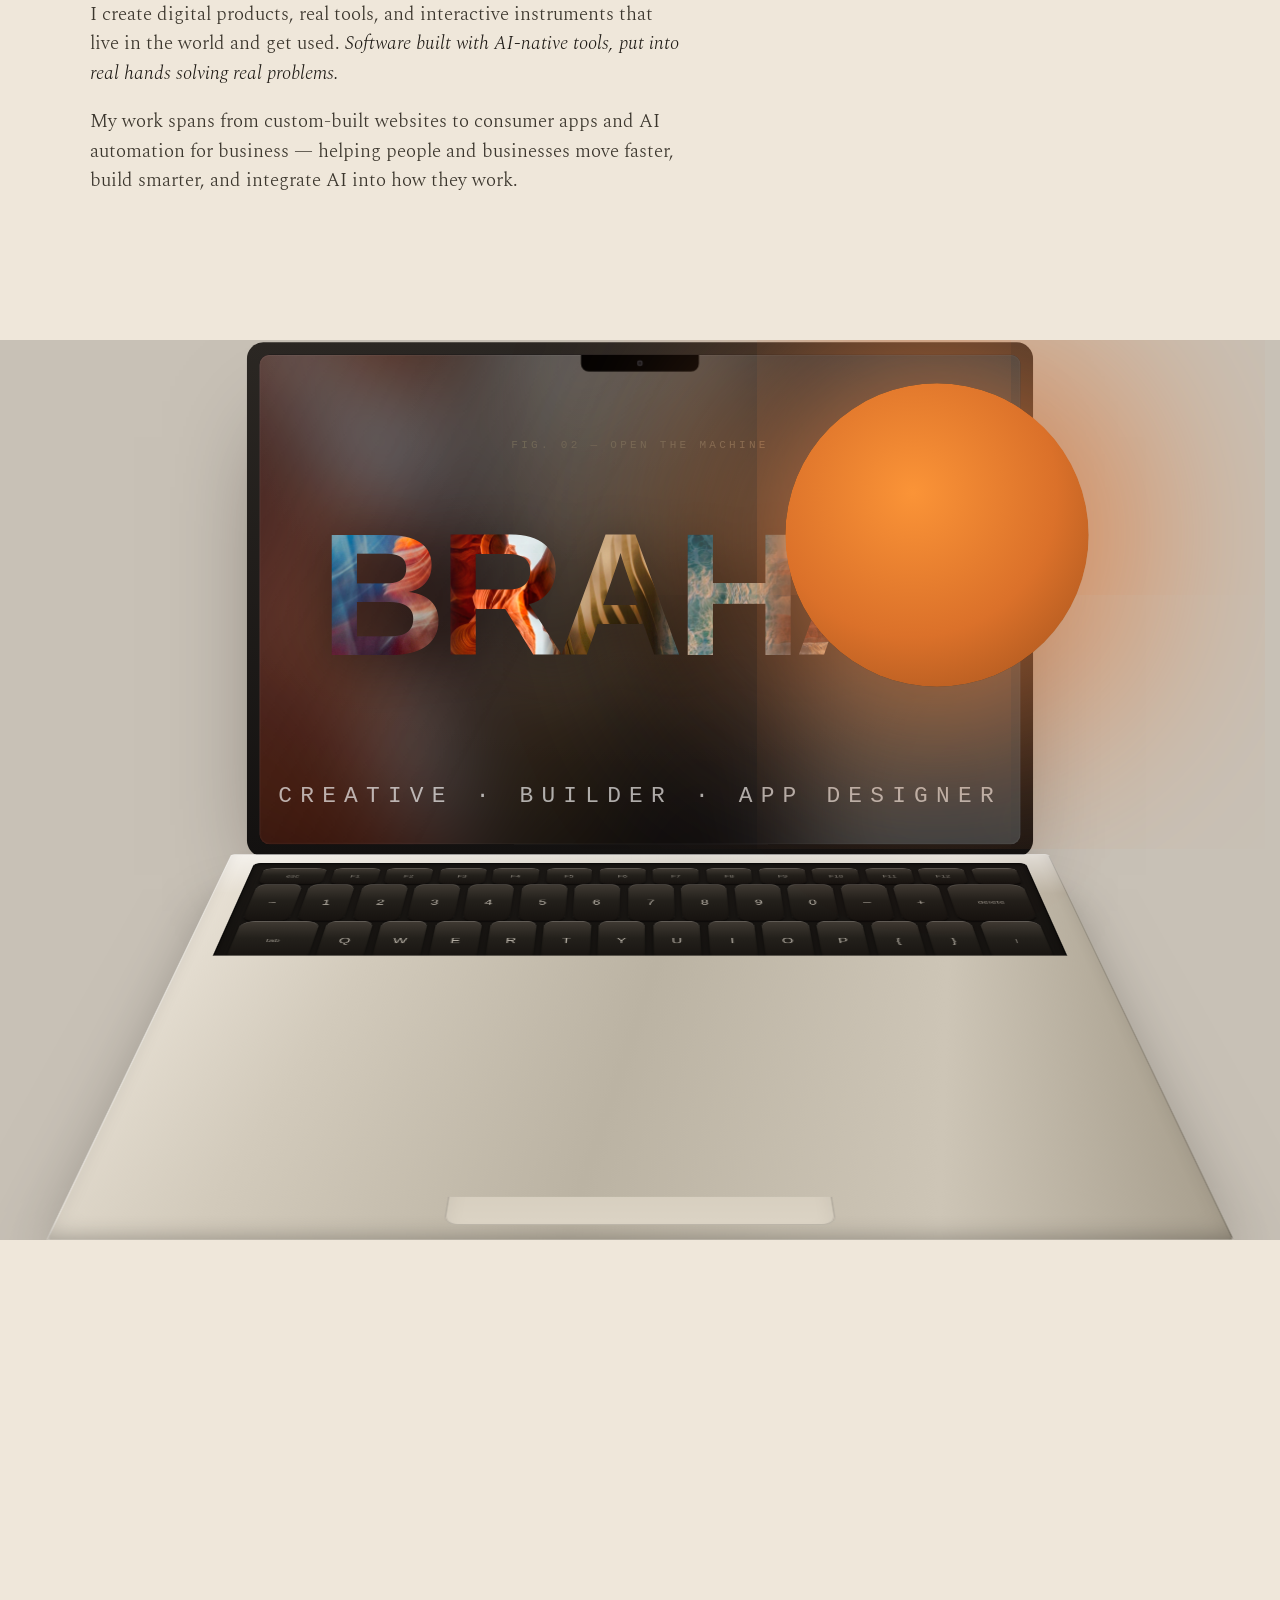
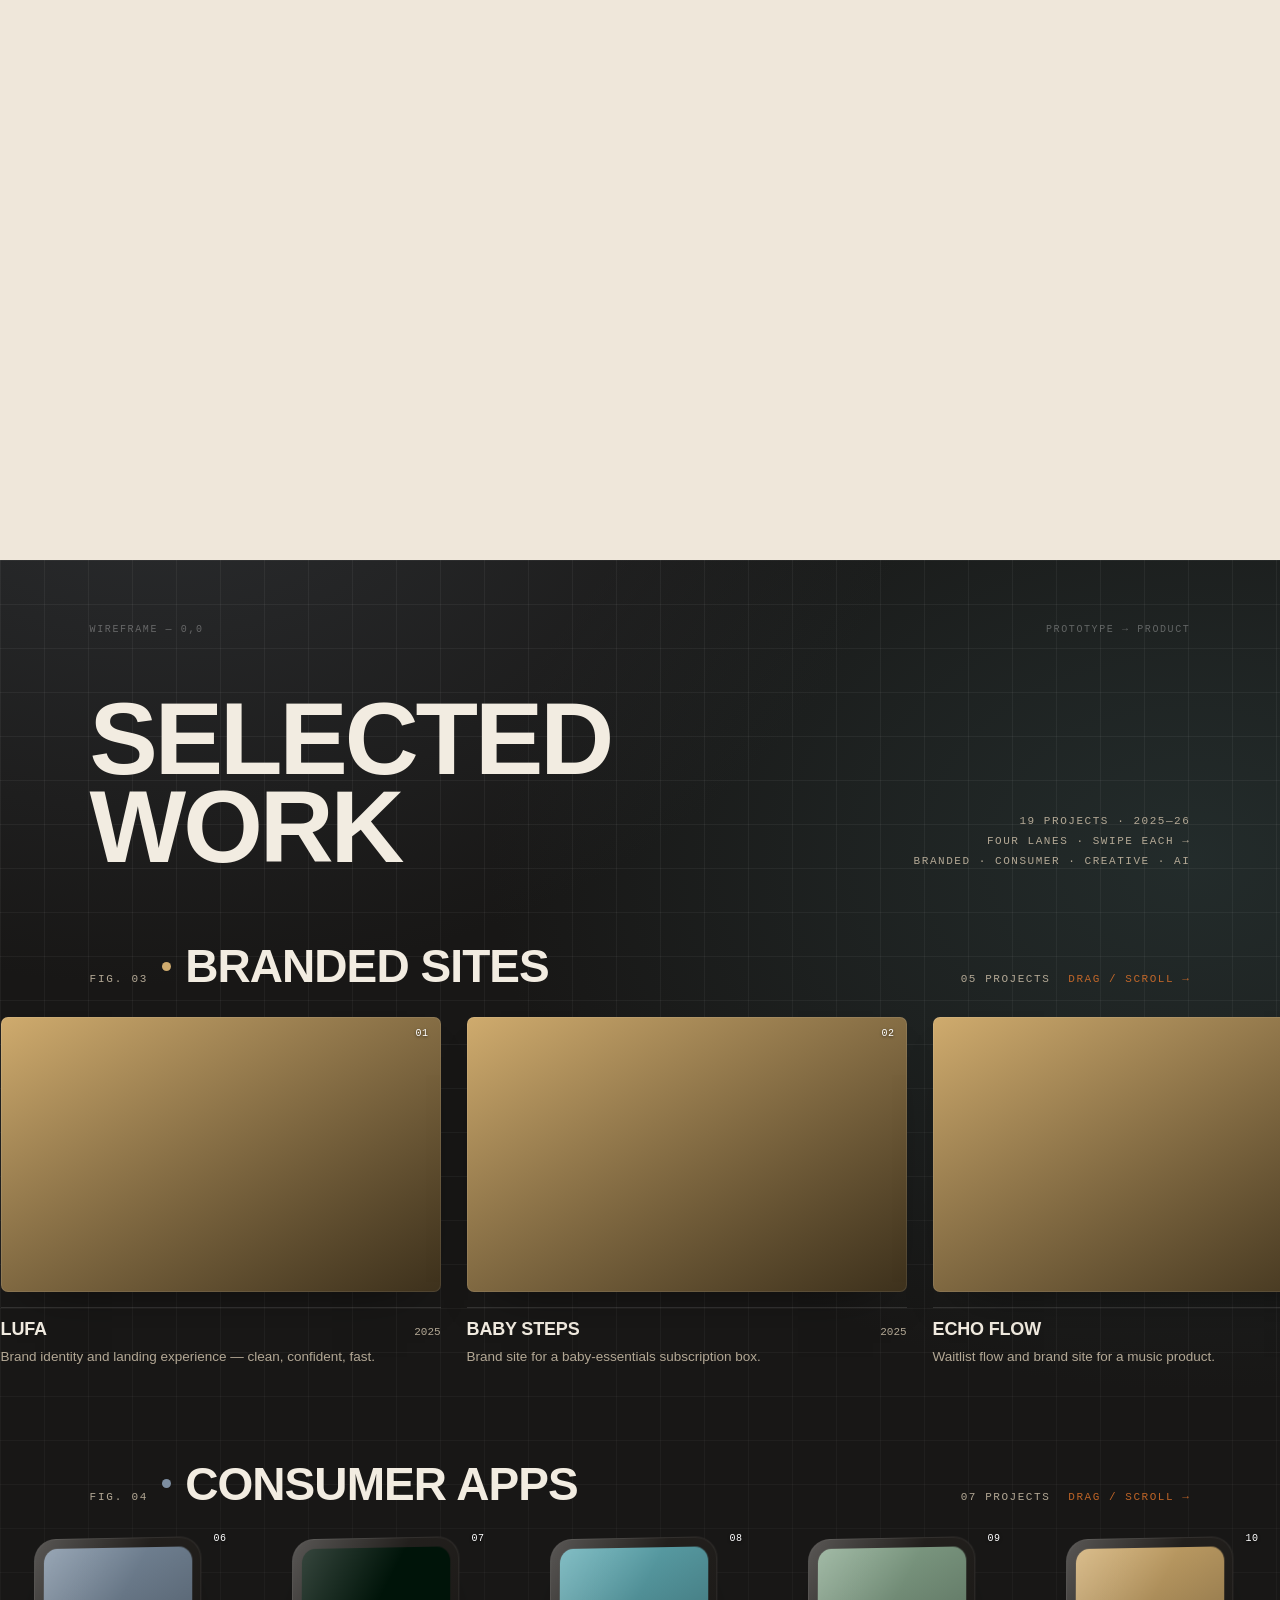
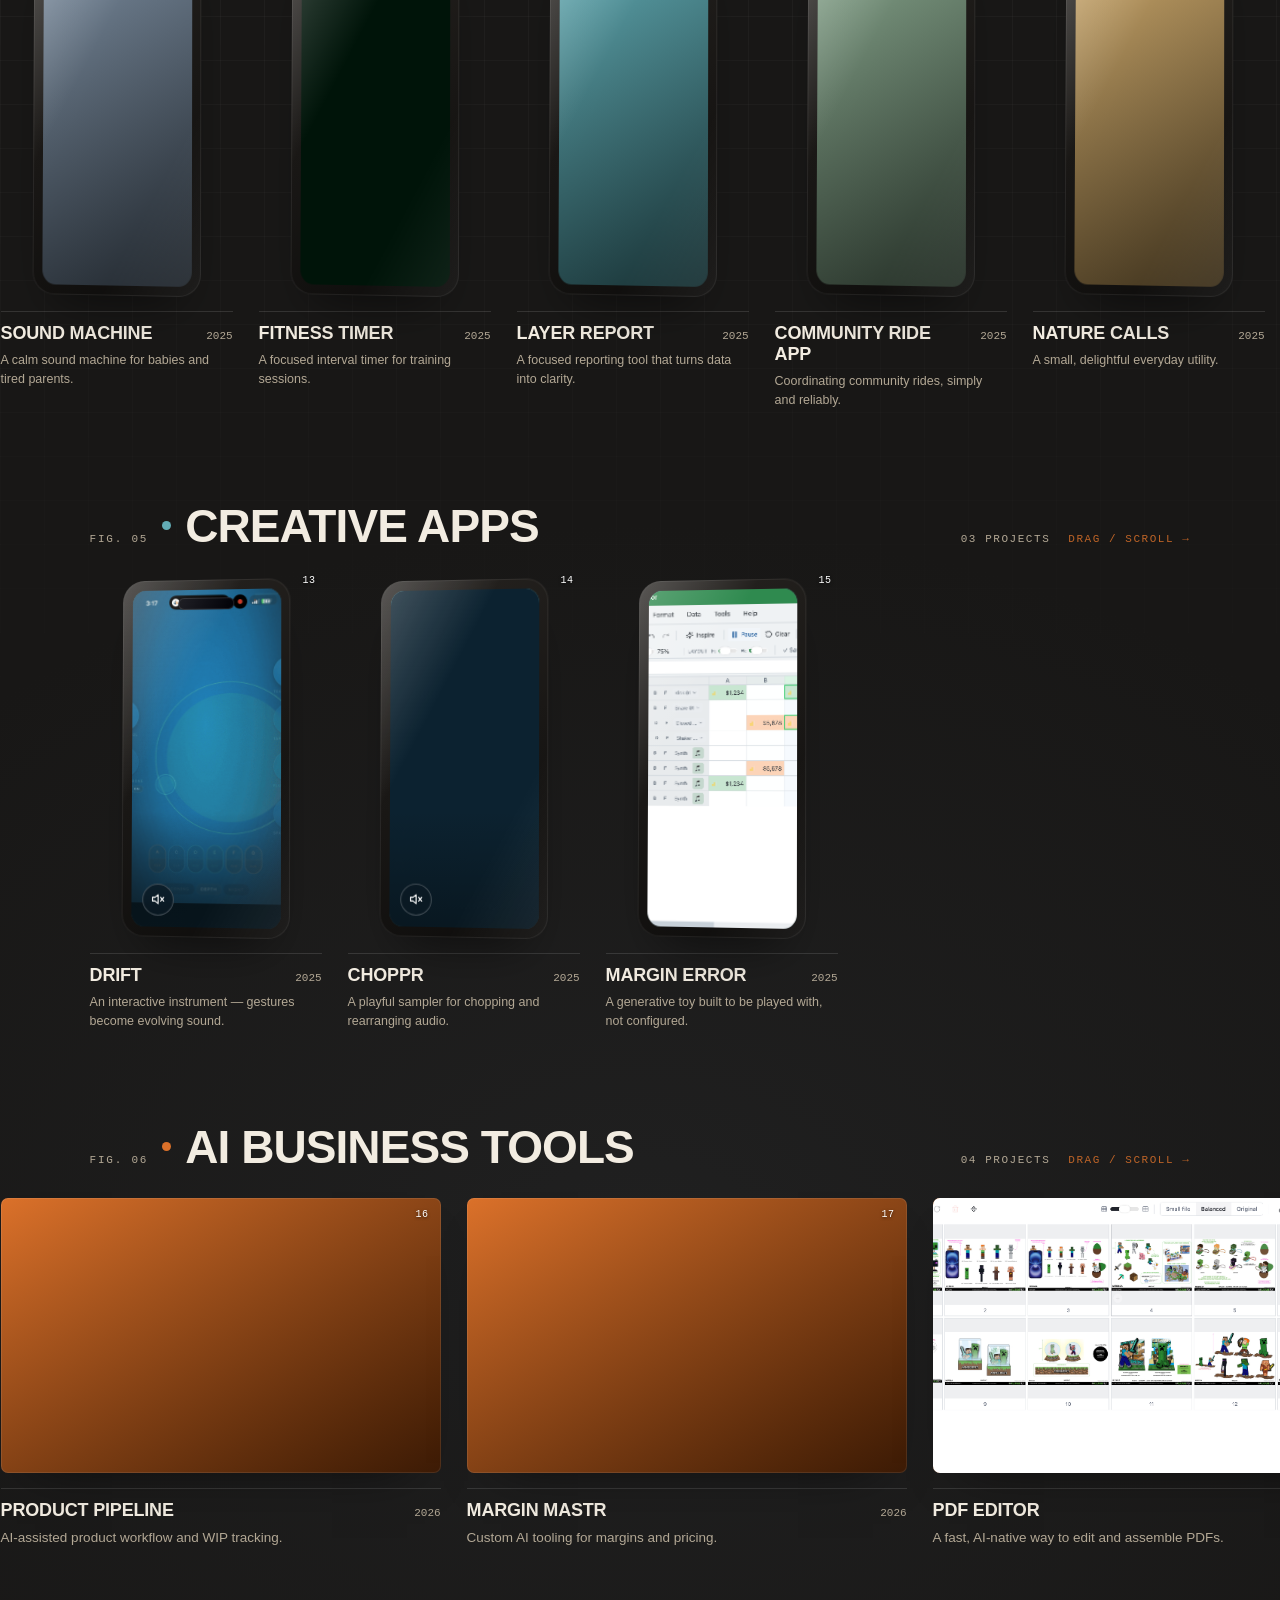
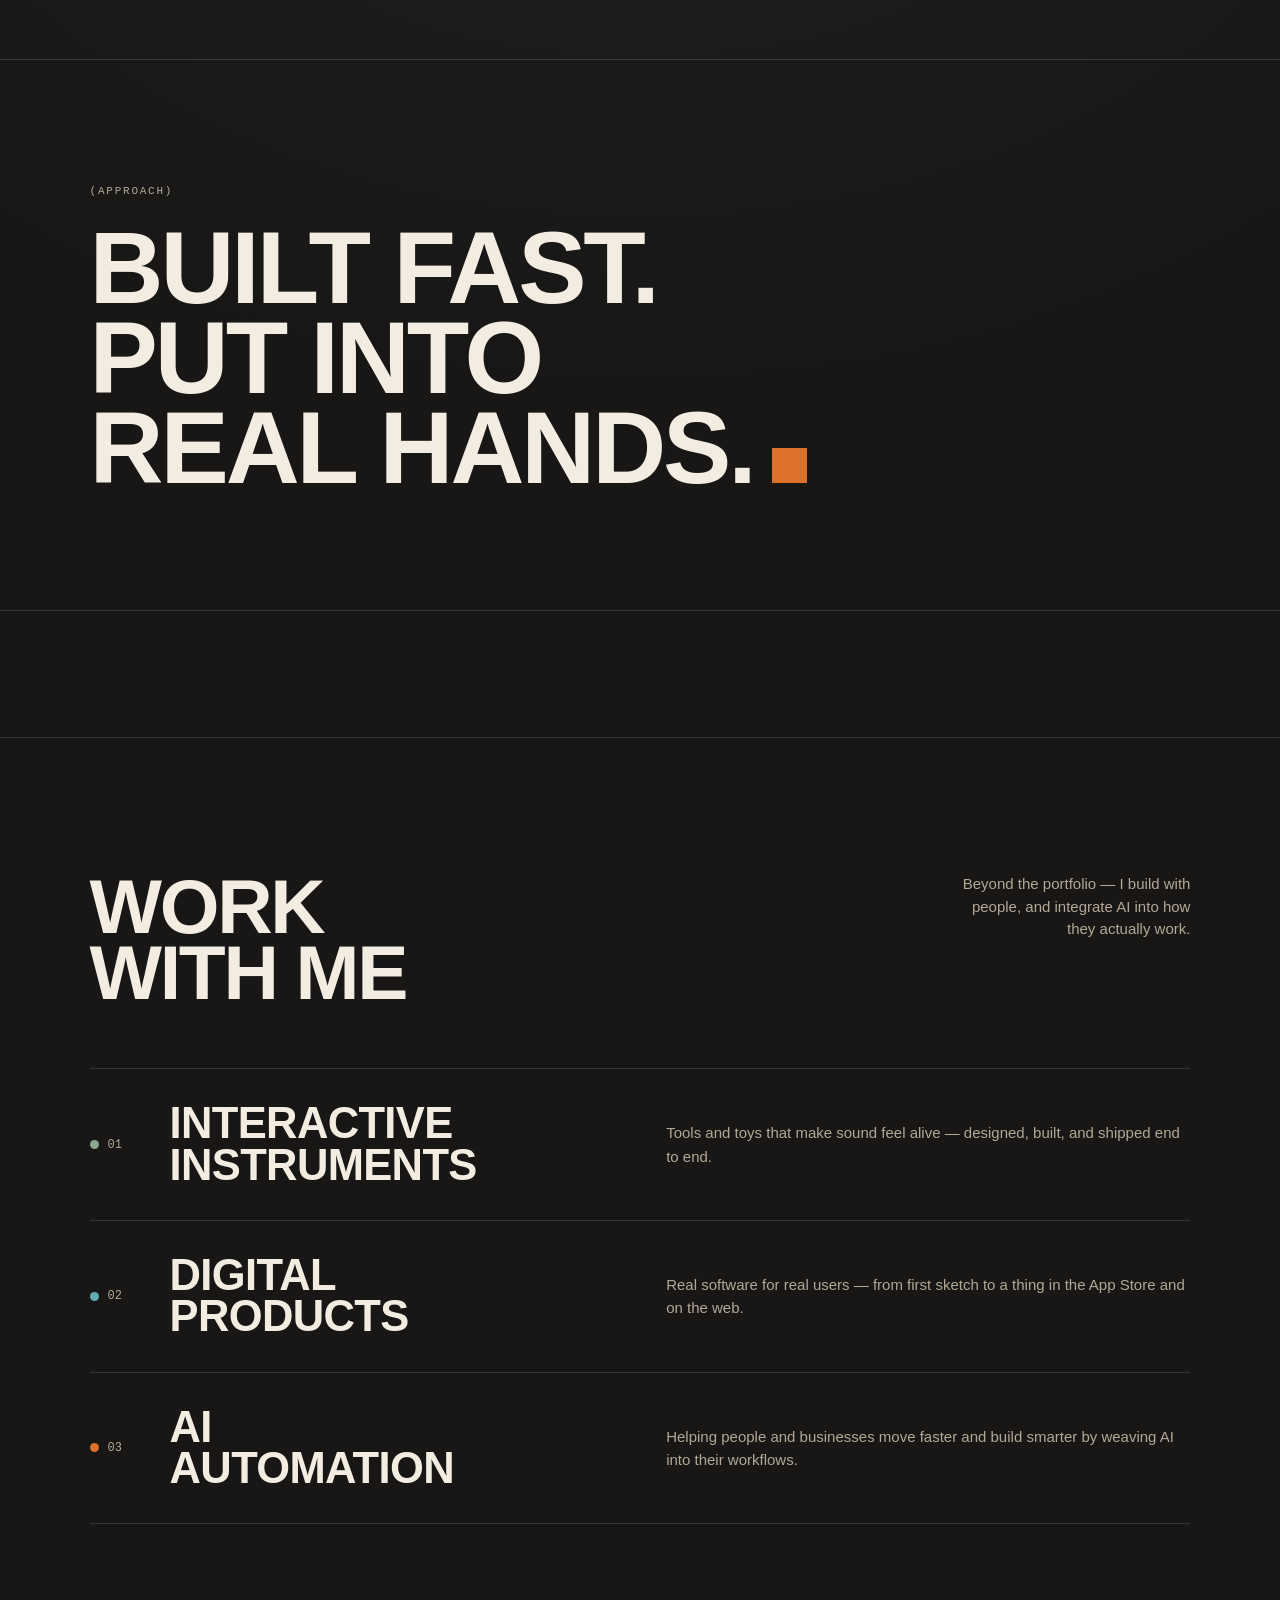
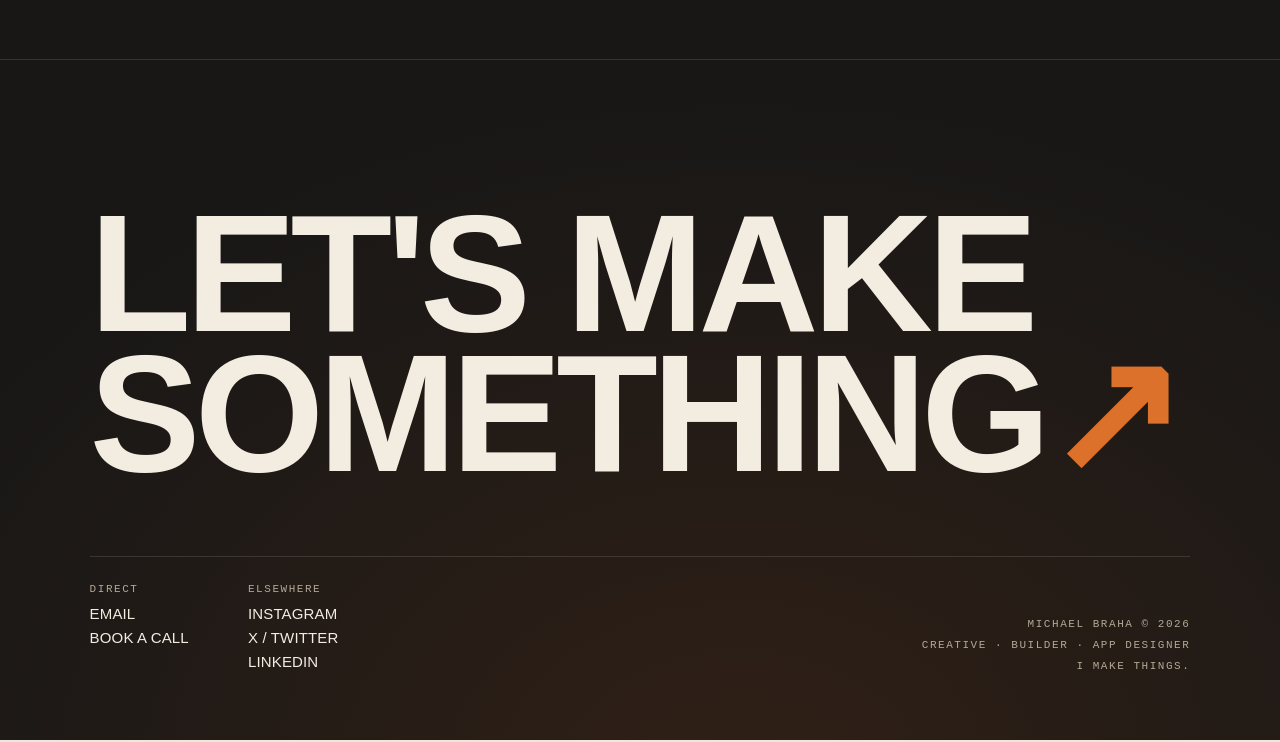
==== commit 7e0afe76: "Make all animations independent of rAF and scroll events Desktop Chrome/Edge can suspend requestAnim" ====
--- a/michael-braha-portfolio 2/index.html
+++ b/michael-braha-portfolio 2/index.html
@@ -359,8 +359,12 @@
   }
   addEventListener('scroll',revealVisible,{passive:true});
   document.addEventListener('scroll',revealVisible,{passive:true});
-  /* force-reveal anything already in view after first paint */
+  window.__revealVisible=revealVisible;
+  /* force-reveal anything already in view after first paint — both paths,
+     since rAF can be suspended on some desktop Chrome/Edge setups */
   requestAnimationFrame(()=>requestAnimationFrame(()=>{ revealVisible(); }));
+  setTimeout(revealVisible,120);
+  setTimeout(revealVisible,600);
 })();
 
 /* ---- MacBook keyboard (generated, real QWERTY) ---- */
@@ -468,9 +472,15 @@
 }
 const lidEl=laptop.querySelector('.lid');
 const glareEl=laptop.querySelector('.glare');
-let running=false;
+let running=false,lastFrame=0;
 function wake(){ if(!running){ running=true; requestAnimationFrame(raf); } }
 function raf(){
+  lastFrame=Date.now();
+  if(frame()){ running=false; return; }
+  requestAnimationFrame(raf);
+}
+/* one animation step; returns true once everything has settled */
+function frame(){
   if(first){cScale=tScale;cDy=tDy;cDark=tDark;cFade=tFade;cKrot=tKrot;cKop=tKop;cBloom=tBloom;first=false;}
   cScale=lerp(cScale,tScale,0.14);
   cDy=lerp(cDy,tDy,0.14);
@@ -501,20 +511,41 @@
   const darkNow = dzTop < innerHeight*0.5 || cDark>0.55;
   chrome.style.setProperty('--nav', darkNow?'rgba(242,236,225,.82)':'#6f6757');
   /* sleep once everything has settled — no perpetual forced-layout loop */
-  const rest = Math.abs(cScale-tScale)<0.0008 && Math.abs(cDy-tDy)<0.08 &&
+  return Math.abs(cScale-tScale)<0.0008 && Math.abs(cDy-tDy)<0.08 &&
     Math.abs(cDark-tDark)<0.0015 && Math.abs(cFade-tFade)<0.0015 &&
     Math.abs(cKrot-tKrot)<0.04 && Math.abs(cKop-tKop)<0.004 &&
     Math.abs(cBloom-tBloom)<0.008;
-  if(rest){ running=false; return; }
-  requestAnimationFrame(raf);
 }
 /* Chrome: body{overflow-x:hidden} can shift scroll container off window */
 const _onScroll=()=>{compute();wake();};
 addEventListener('scroll',_onScroll,{passive:true});
 document.addEventListener('scroll',_onScroll,{passive:true});
-document.documentElement.addEventListener('scroll',_onScroll,{passive:true});
 addEventListener('resize',()=>{compute();wake();});
 compute();wake();
+
+/* Watchdog: some desktop Chrome/Edge setups suspend requestAnimationFrame
+   and/or never deliver scroll events for this page, which kills every
+   animation on the site. This timer (setInterval is NOT throttled the same
+   way) polls the scroll position — a cheap read, no forced layout — and
+   drives reveals + the laptop animation directly. If rAF is alive it stays
+   idle; if rAF is dead it steps the animation itself. */
+(function(){
+  const se=()=>document.scrollingElement||document.documentElement;
+  let last=-1;
+  setInterval(function(){
+    const y=se().scrollTop;
+    if(y!==last){
+      last=y;
+      compute();wake();
+      if(window.__revealVisible)window.__revealVisible();
+    }
+    /* rAF starved (no frame in 250ms while animating) → step manually */
+    if(running && Date.now()-lastFrame>250){
+      if(frame()) running=false;
+    }
+  },80);
+})();
+
 /* debug overlay — remove after diagnosing */
 (function(){
   const d=document.createElement('div');
@@ -522,16 +553,12 @@
   d.style.cssText='position:fixed;bottom:10px;left:10px;z-index:9999;background:rgba(0,0,0,.8);color:#fff;font:11px monospace;padding:6px 10px;border-radius:6px;pointer-events:none;line-height:1.6';
   document.body.appendChild(d);
   function upd(){
-    const sY=window.scrollY||document.documentElement.scrollTop||document.body.scrollTop;
+    const sY=(document.scrollingElement||document.documentElement).scrollTop;
     const rIn=document.querySelectorAll('.reveal.in').length;
     const rAll=document.querySelectorAll('.reveal').length;
-    d.innerHTML='scrollY: '+Math.round(sY)+'<br>reveals: '+rIn+'/'+rAll+'<br>running: '+running+'<br>vw: '+innerWidth;
+    d.innerHTML='v3 · scrollY: '+Math.round(sY)+'<br>reveals: '+rIn+'/'+rAll+'<br>running: '+running+'<br>vw: '+innerWidth;
   }
-  ['scroll','touchmove'].forEach(e=>{
-    addEventListener(e,upd,{passive:true});
-    document.addEventListener(e,upd,{passive:true});
-  });
-  setInterval(upd,500);
+  setInterval(upd,300);
   upd();
 })();
 </script>
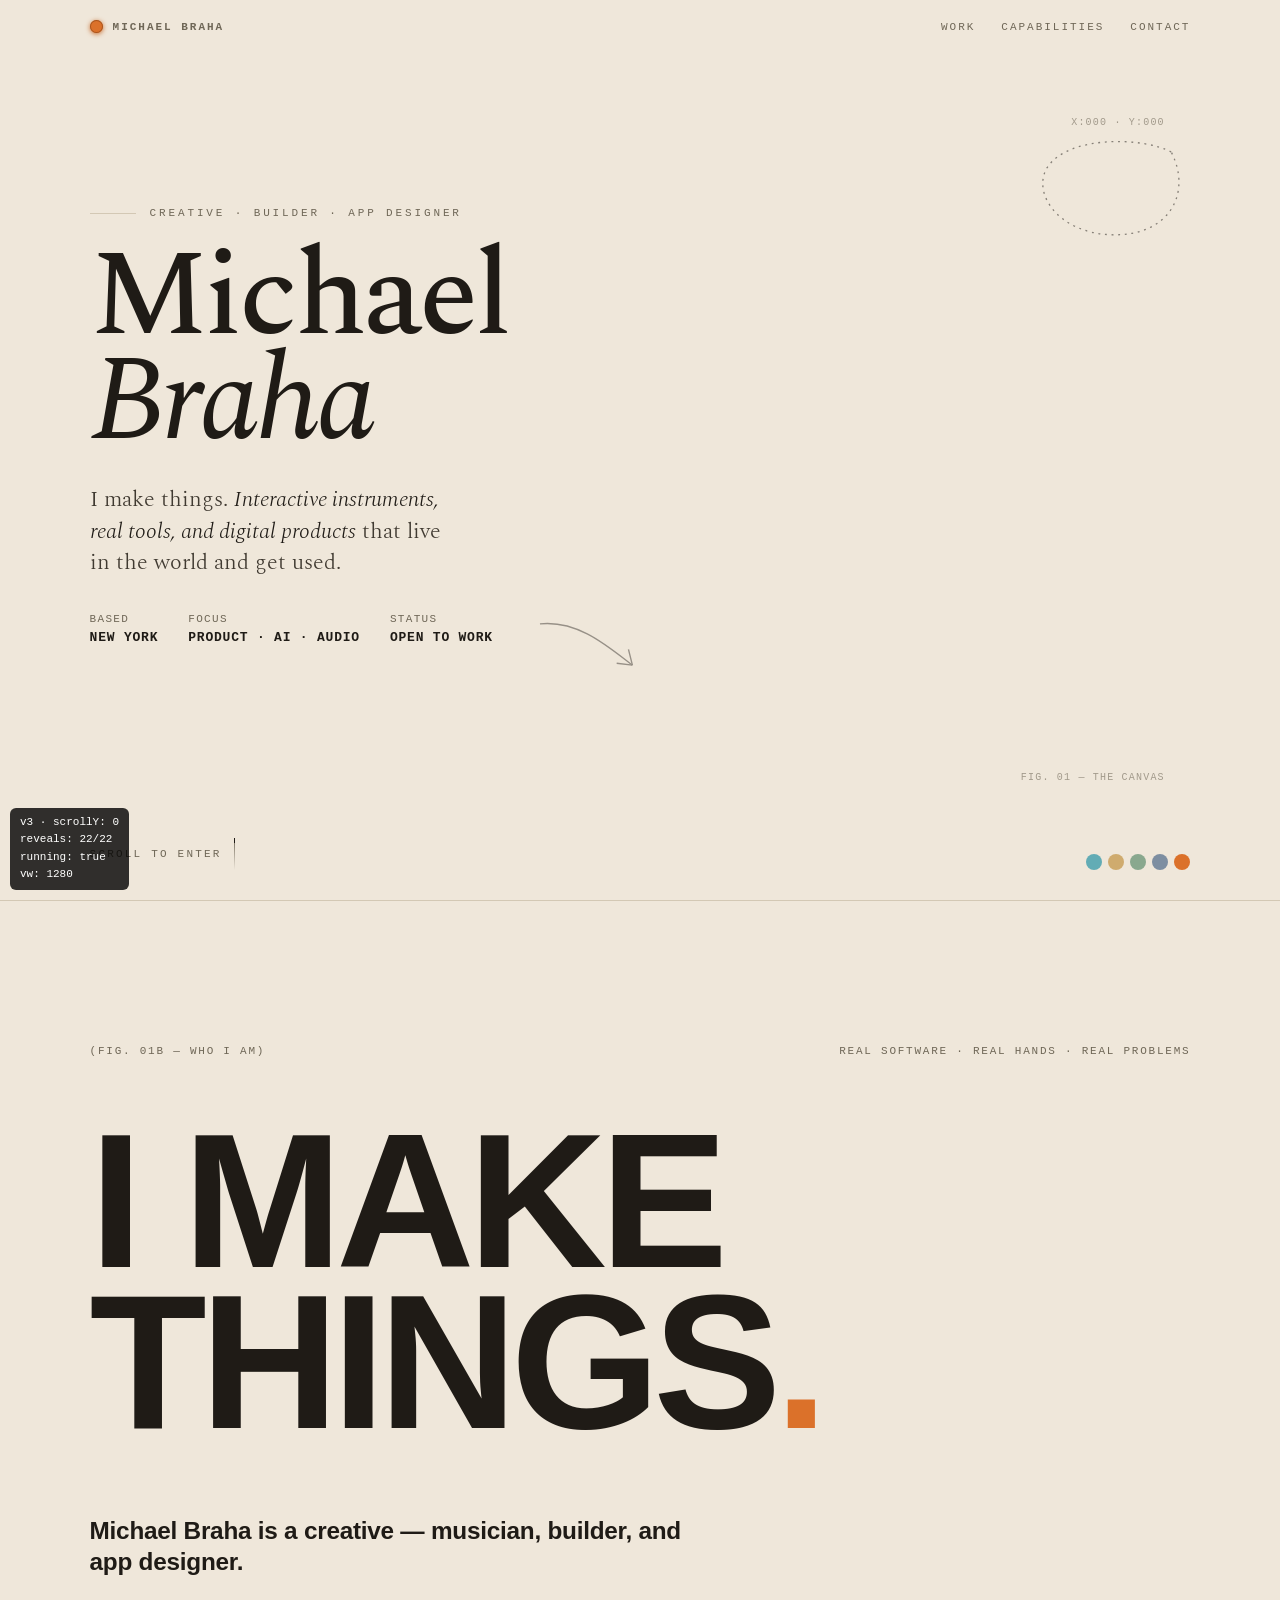
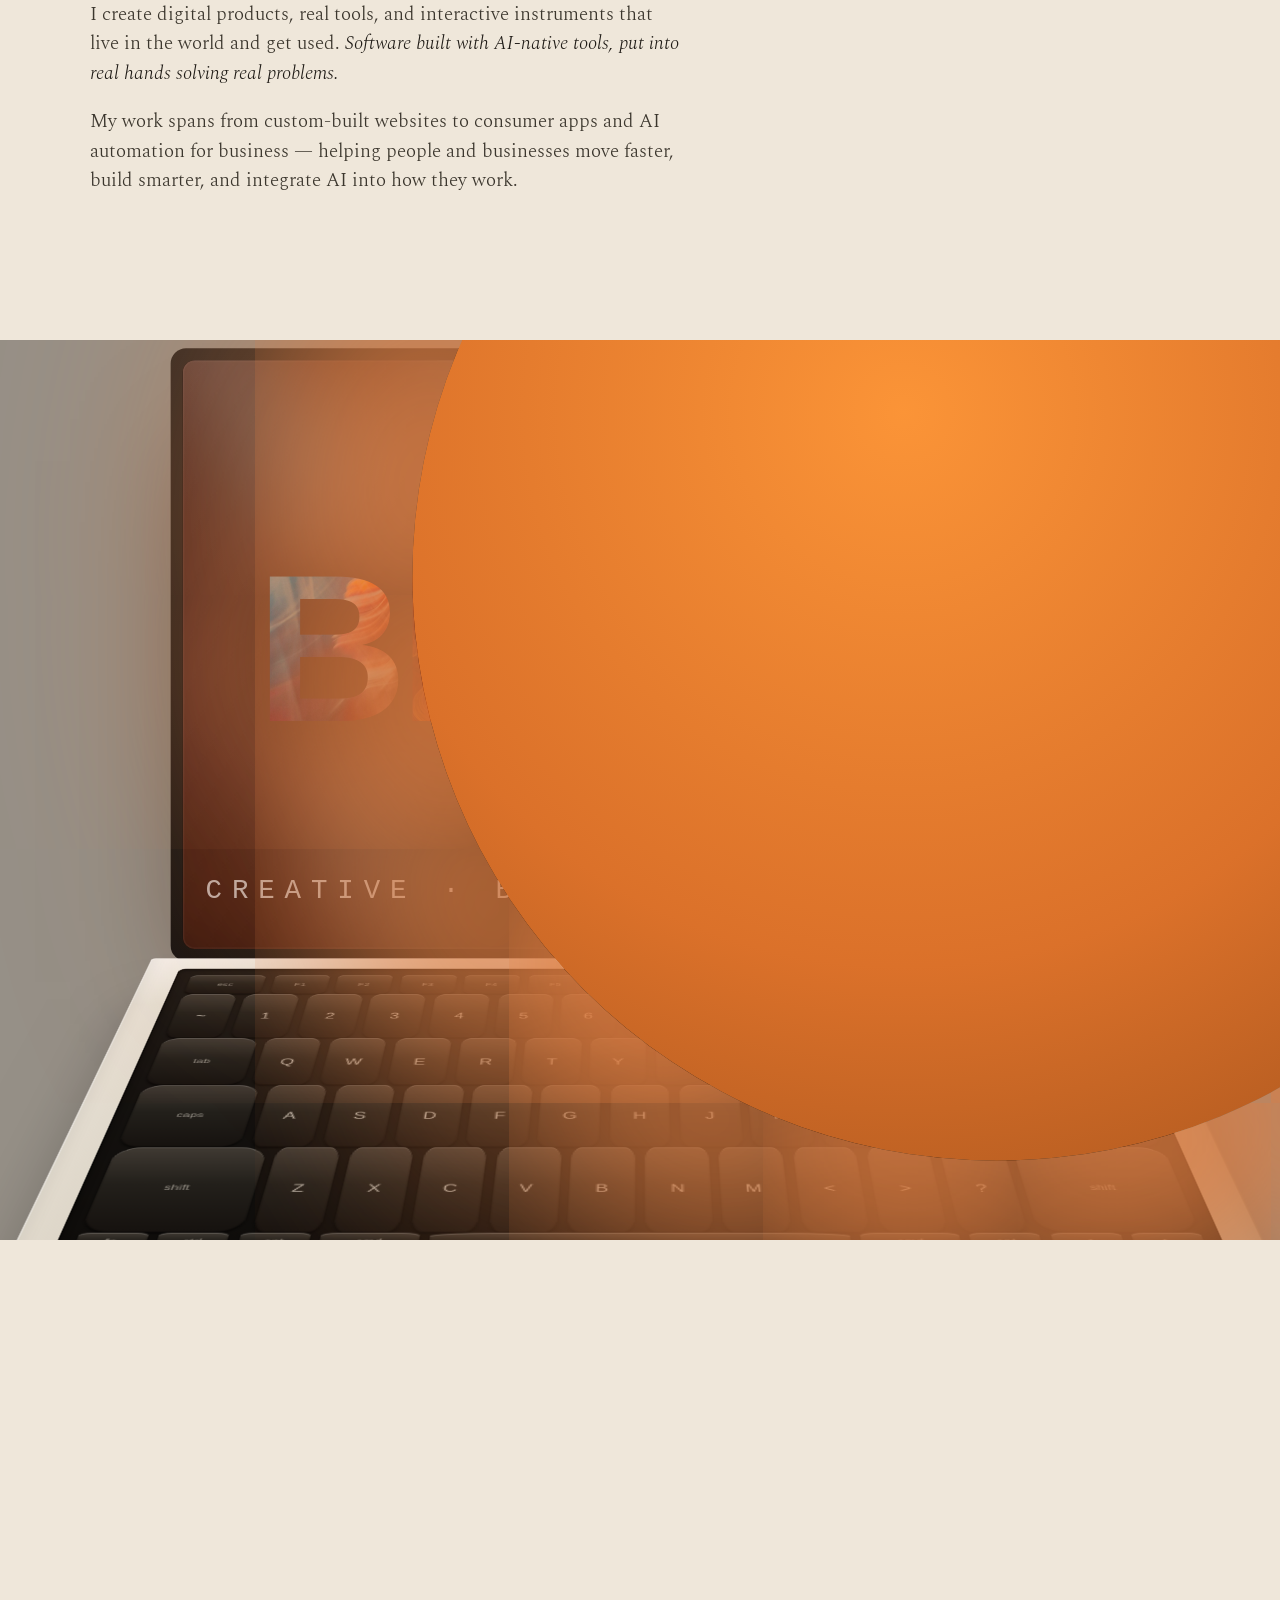
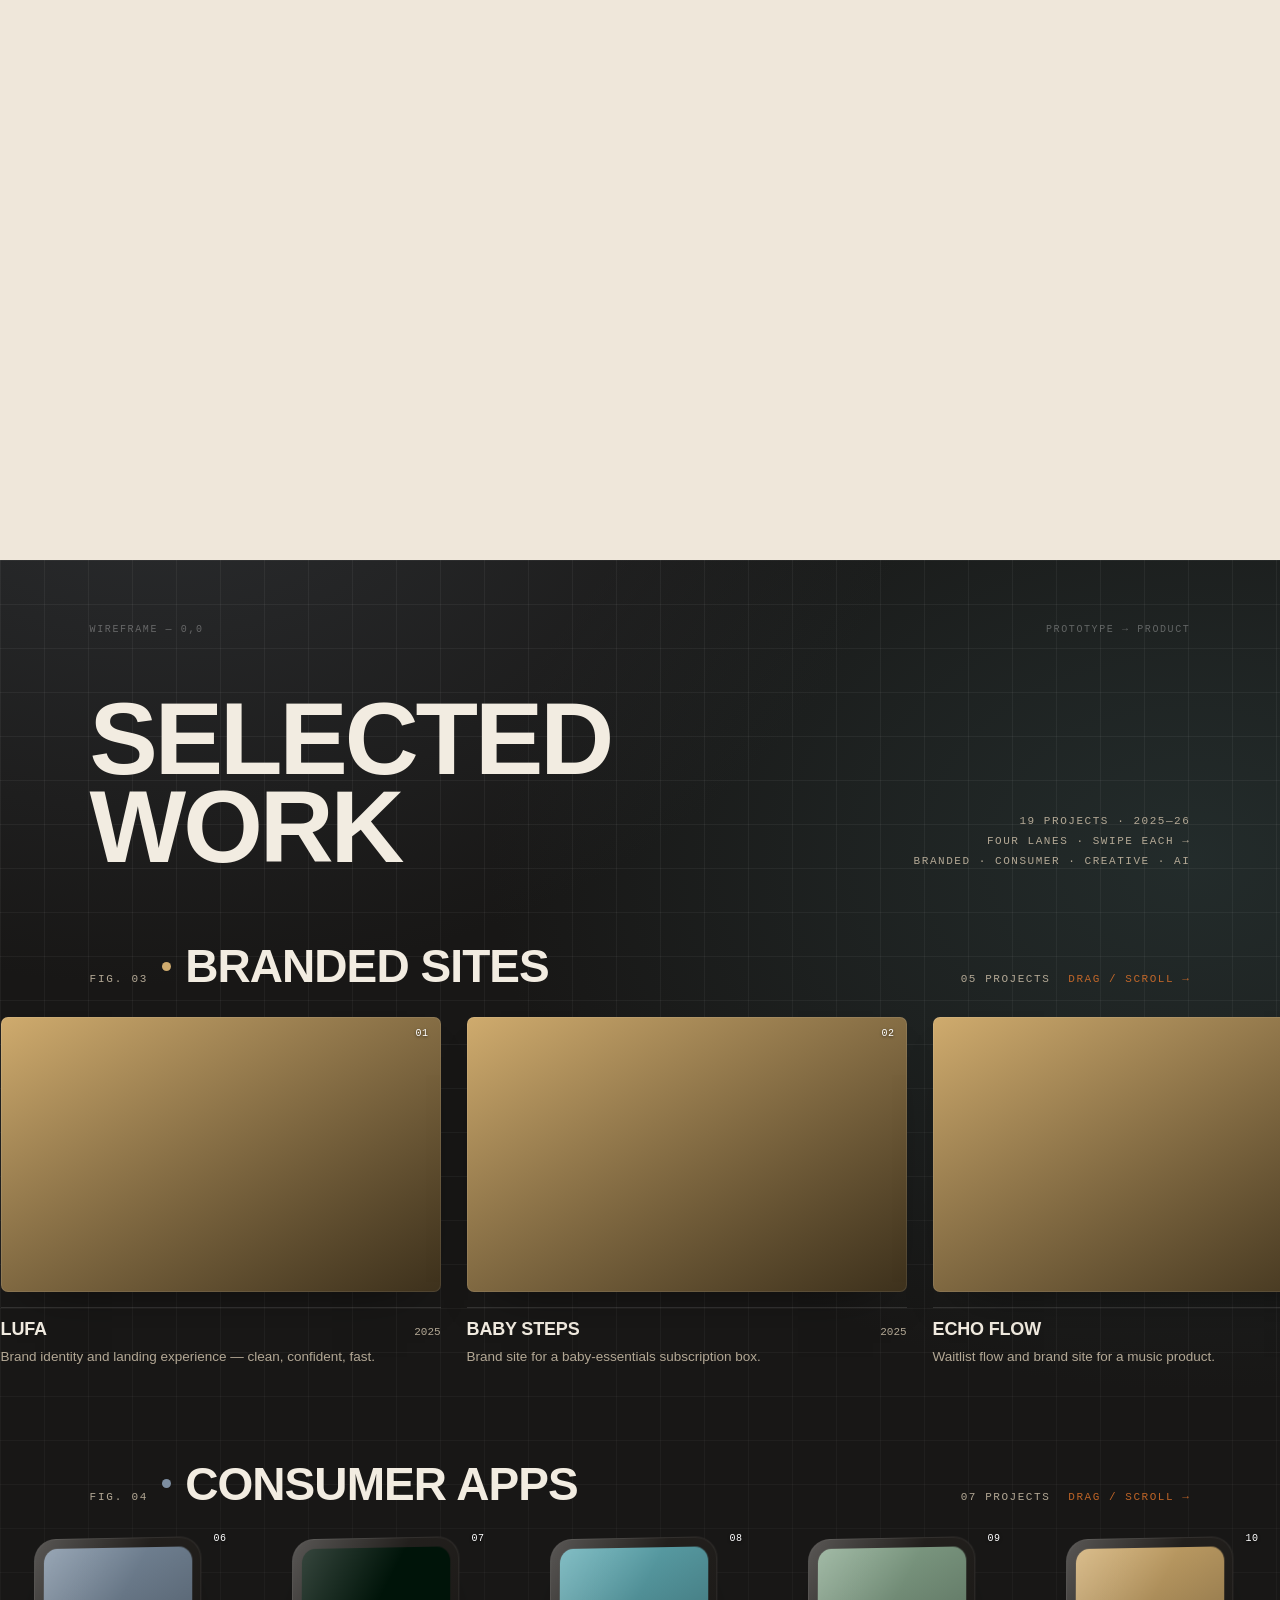
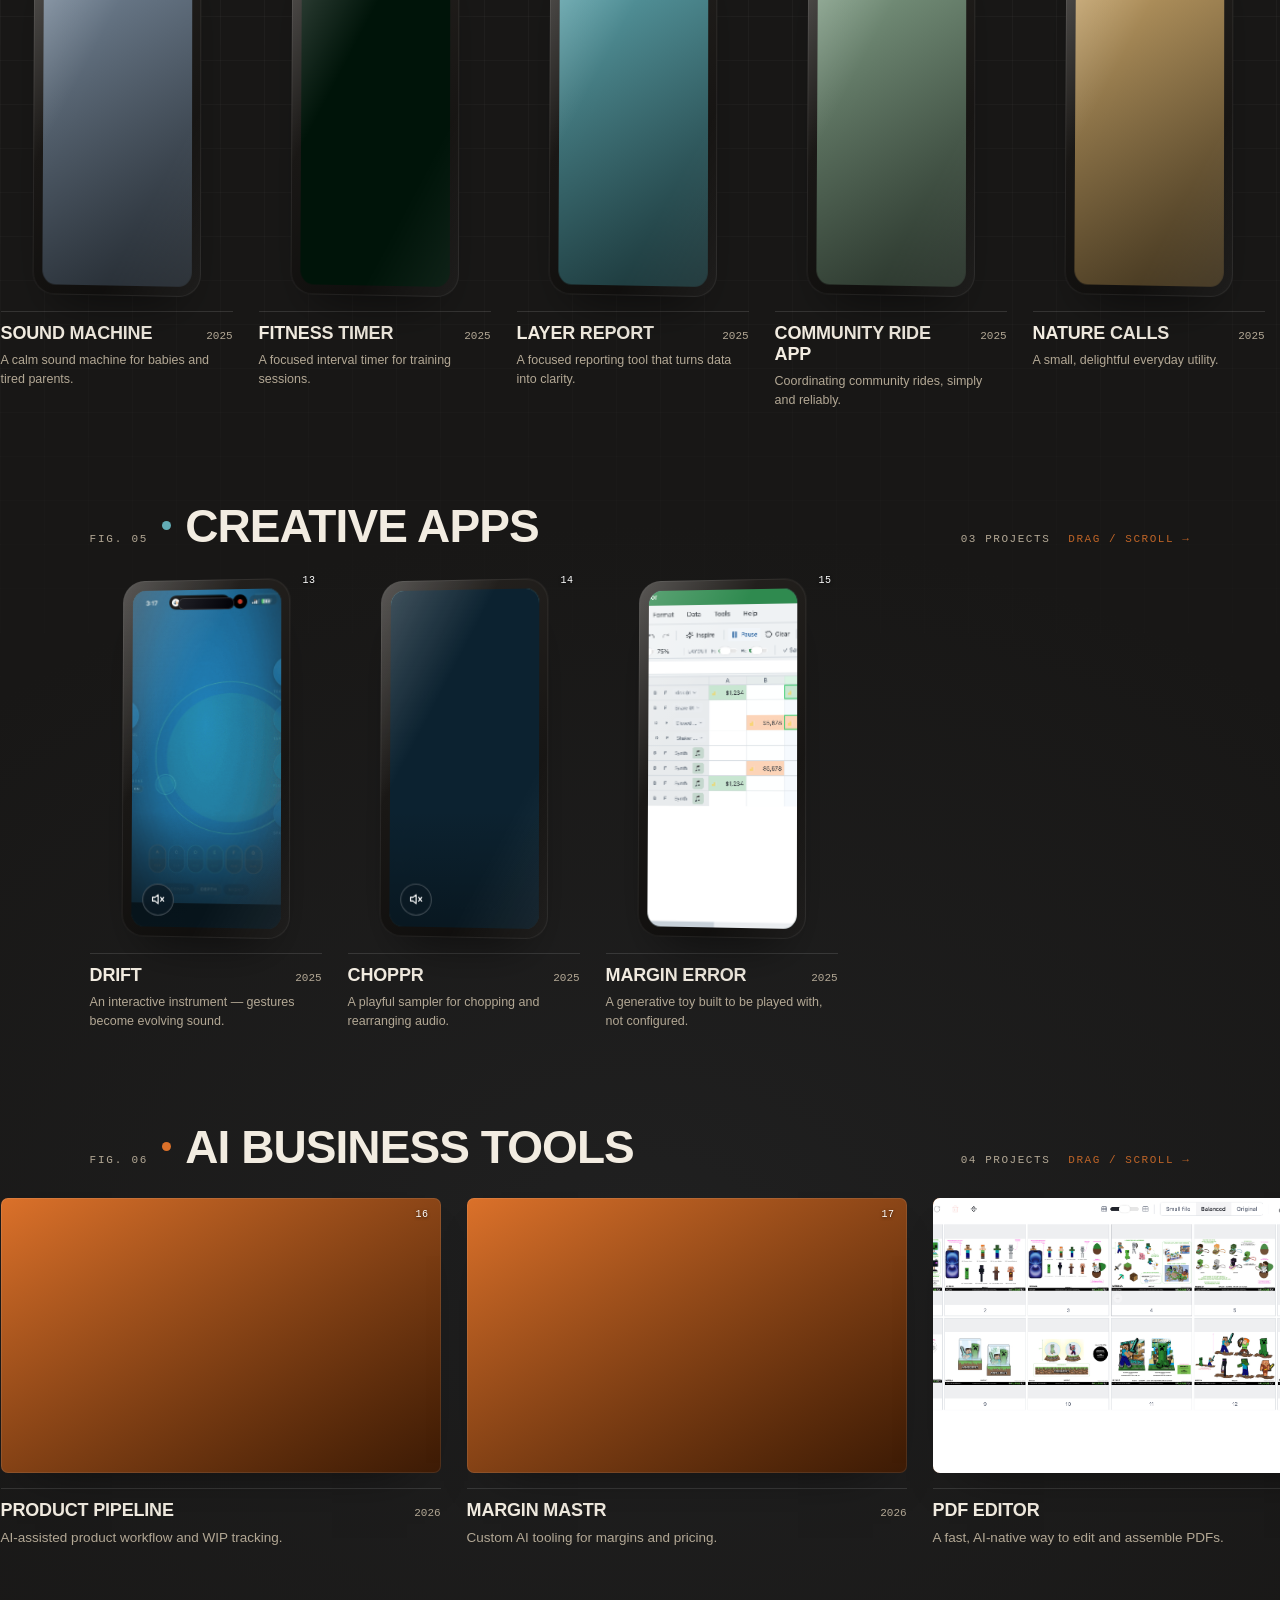
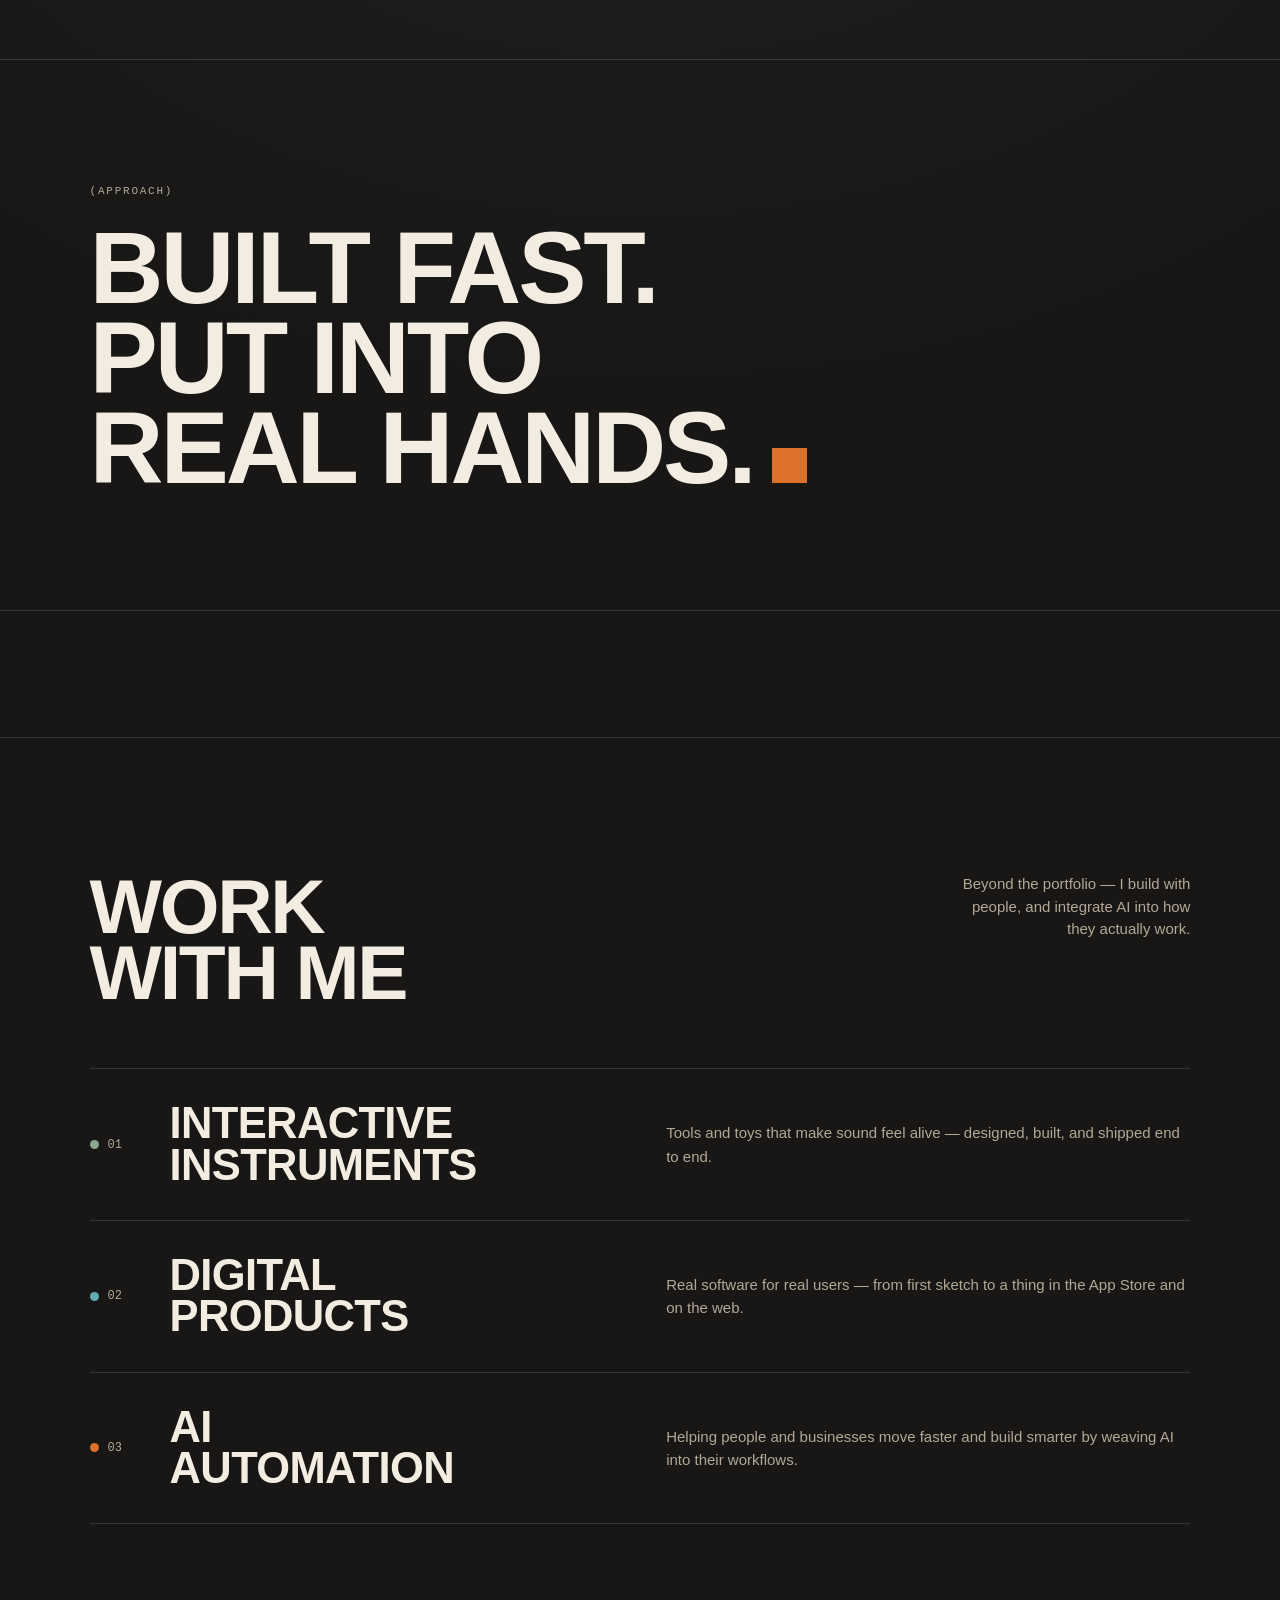
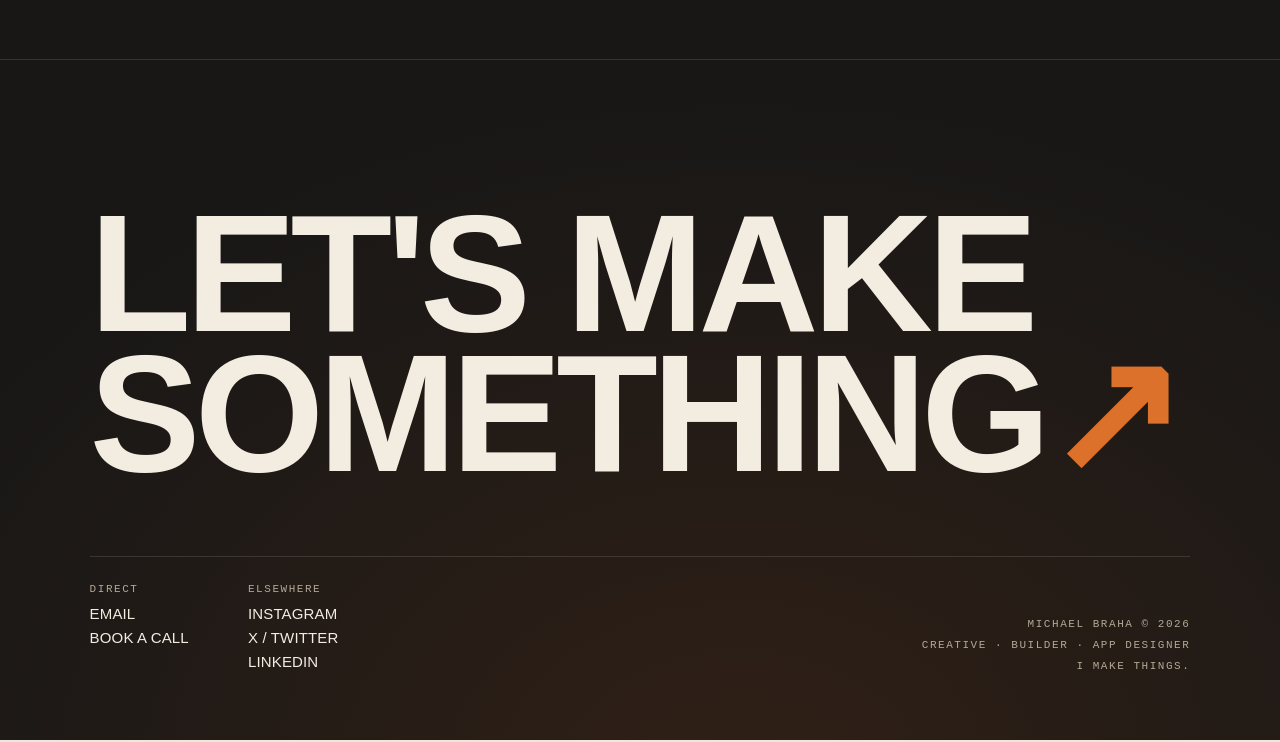
==== commit b0168ced: "Fix dark background on Edge InPrivate: color-scheme:light + solid body background Edge InPrivate and" ====
--- a/michael-braha-portfolio 2/index.html
+++ b/michael-braha-portfolio 2/index.html
@@ -3,6 +3,7 @@
 <head>
 <meta charset="utf-8" />
 <meta name="viewport" content="width=device-width, initial-scale=1" />
+<meta name="color-scheme" content="light" />
 <title>Michael Braha — I make things</title>
 <link rel="preconnect" href="https://fonts.googleapis.com">
 <link rel="preconnect" href="https://fonts.gstatic.com" crossorigin>
--- a/michael-braha-portfolio 2/site.css
+++ b/michael-braha-portfolio 2/site.css
@@ -20,8 +20,8 @@
   --pad:7vw;
 }
 *{box-sizing:border-box}
-html{-webkit-text-size-adjust:100%;background:var(--cream)}
-body{margin:0;background:transparent;color:var(--ink);font-family:var(--serif);
+html{-webkit-text-size-adjust:100%;background:var(--cream);color-scheme:light}
+body{margin:0;background:var(--cream);color:var(--ink);font-family:var(--serif);
   -webkit-font-smoothing:antialiased;overflow-x:clip}
 ::selection{background:var(--orange);color:#fff}
 a{color:inherit;text-decoration:none}
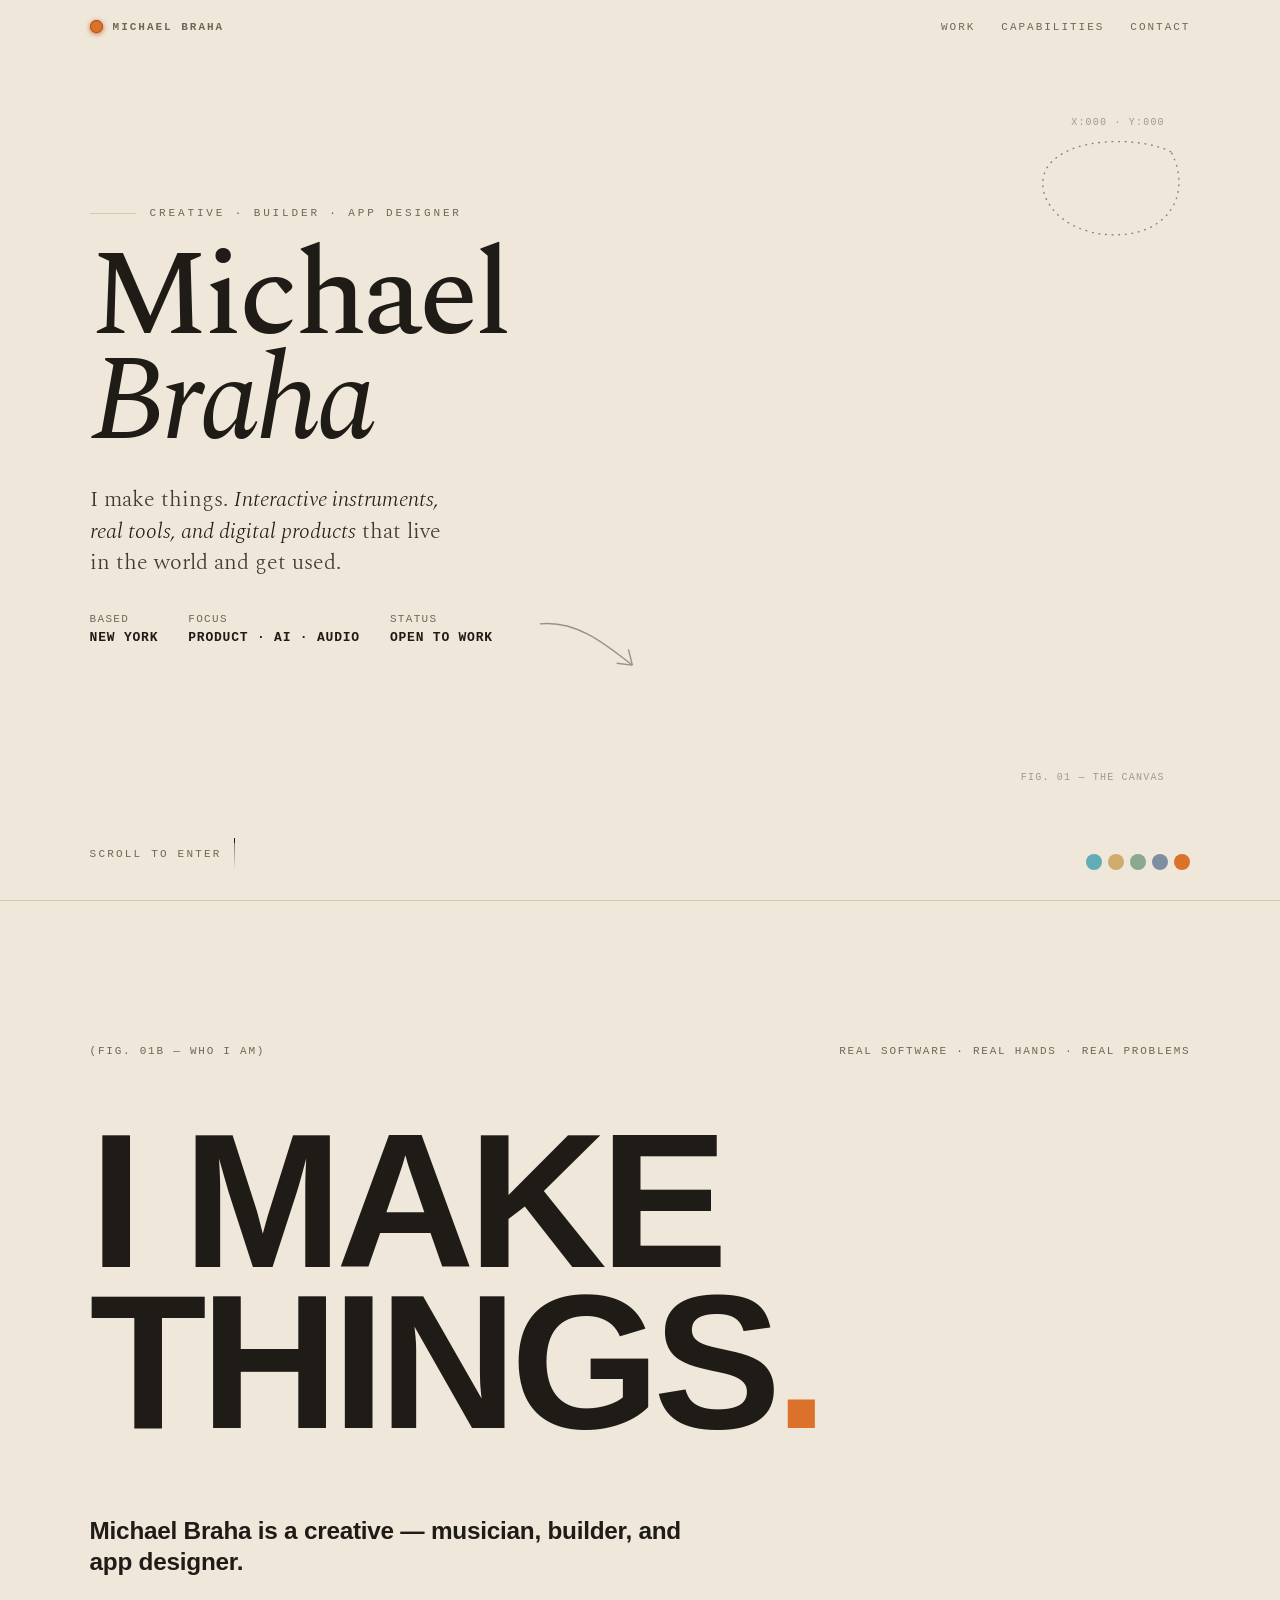
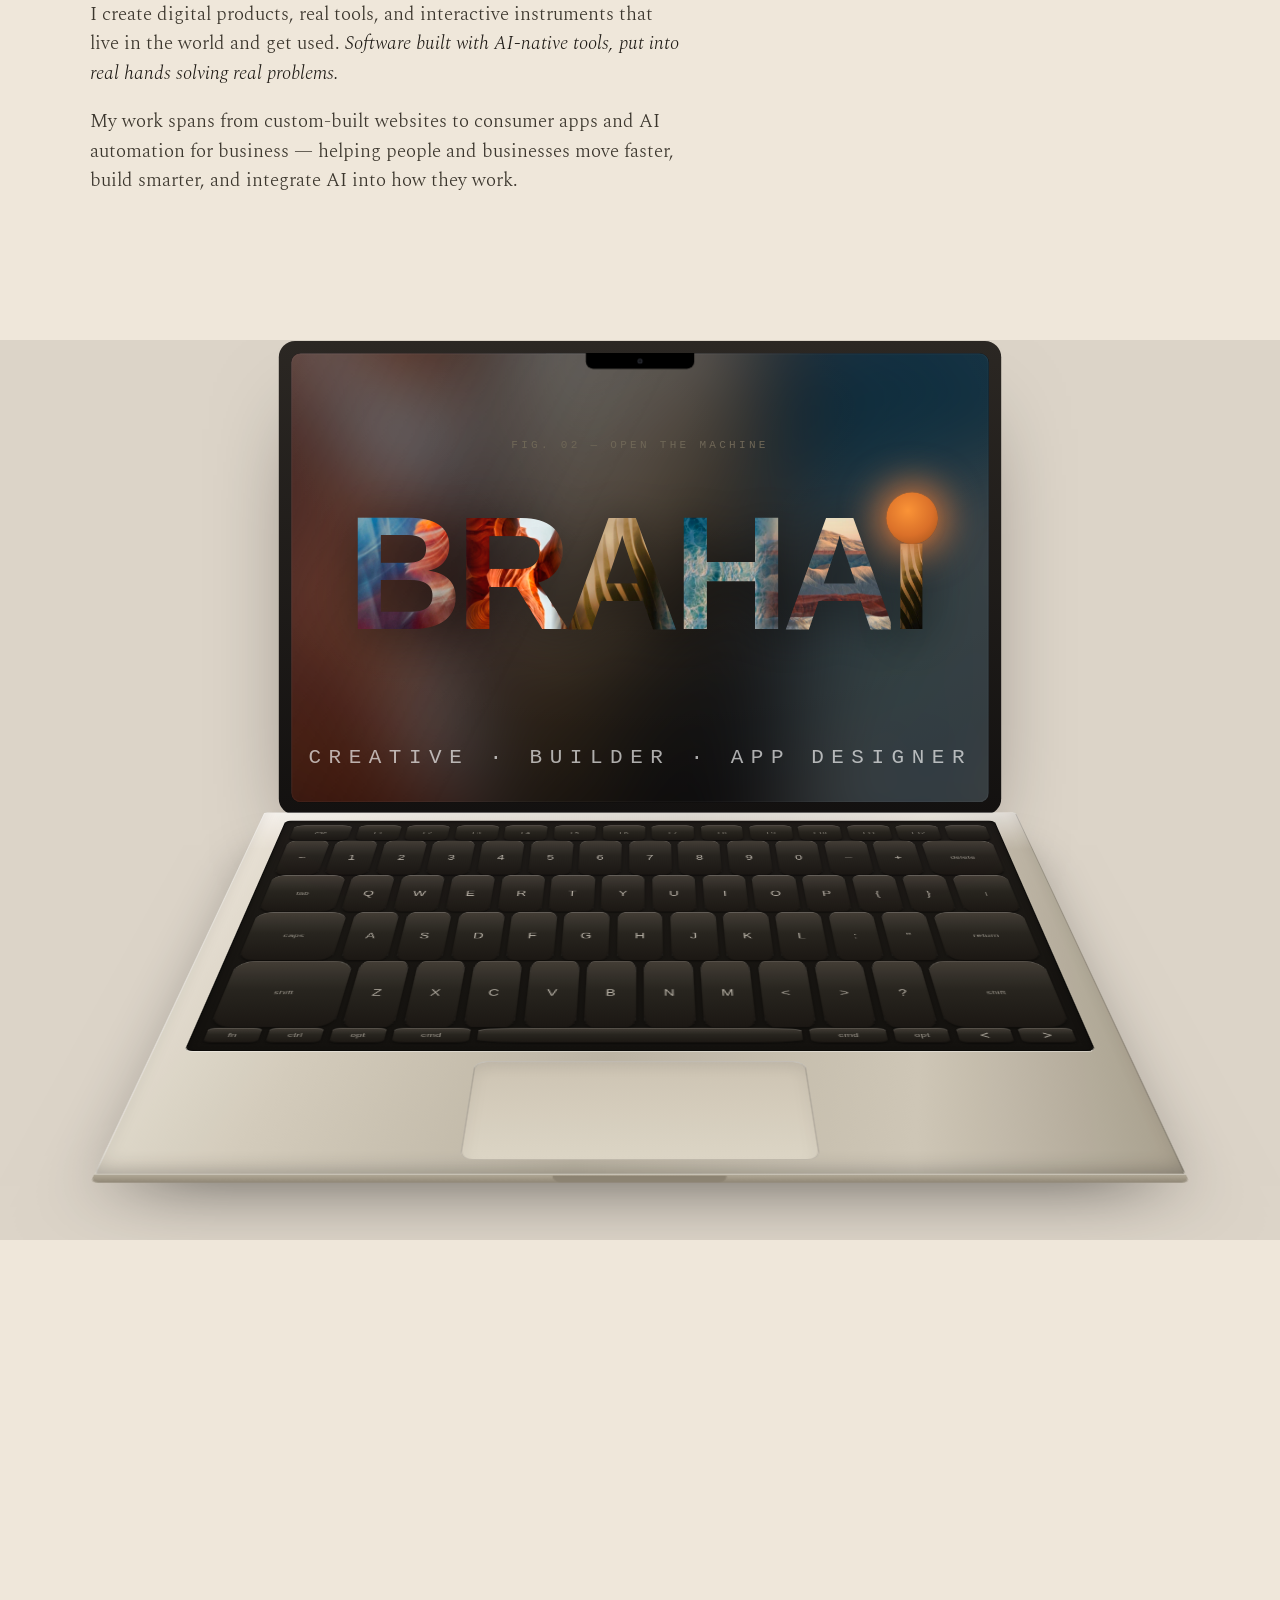
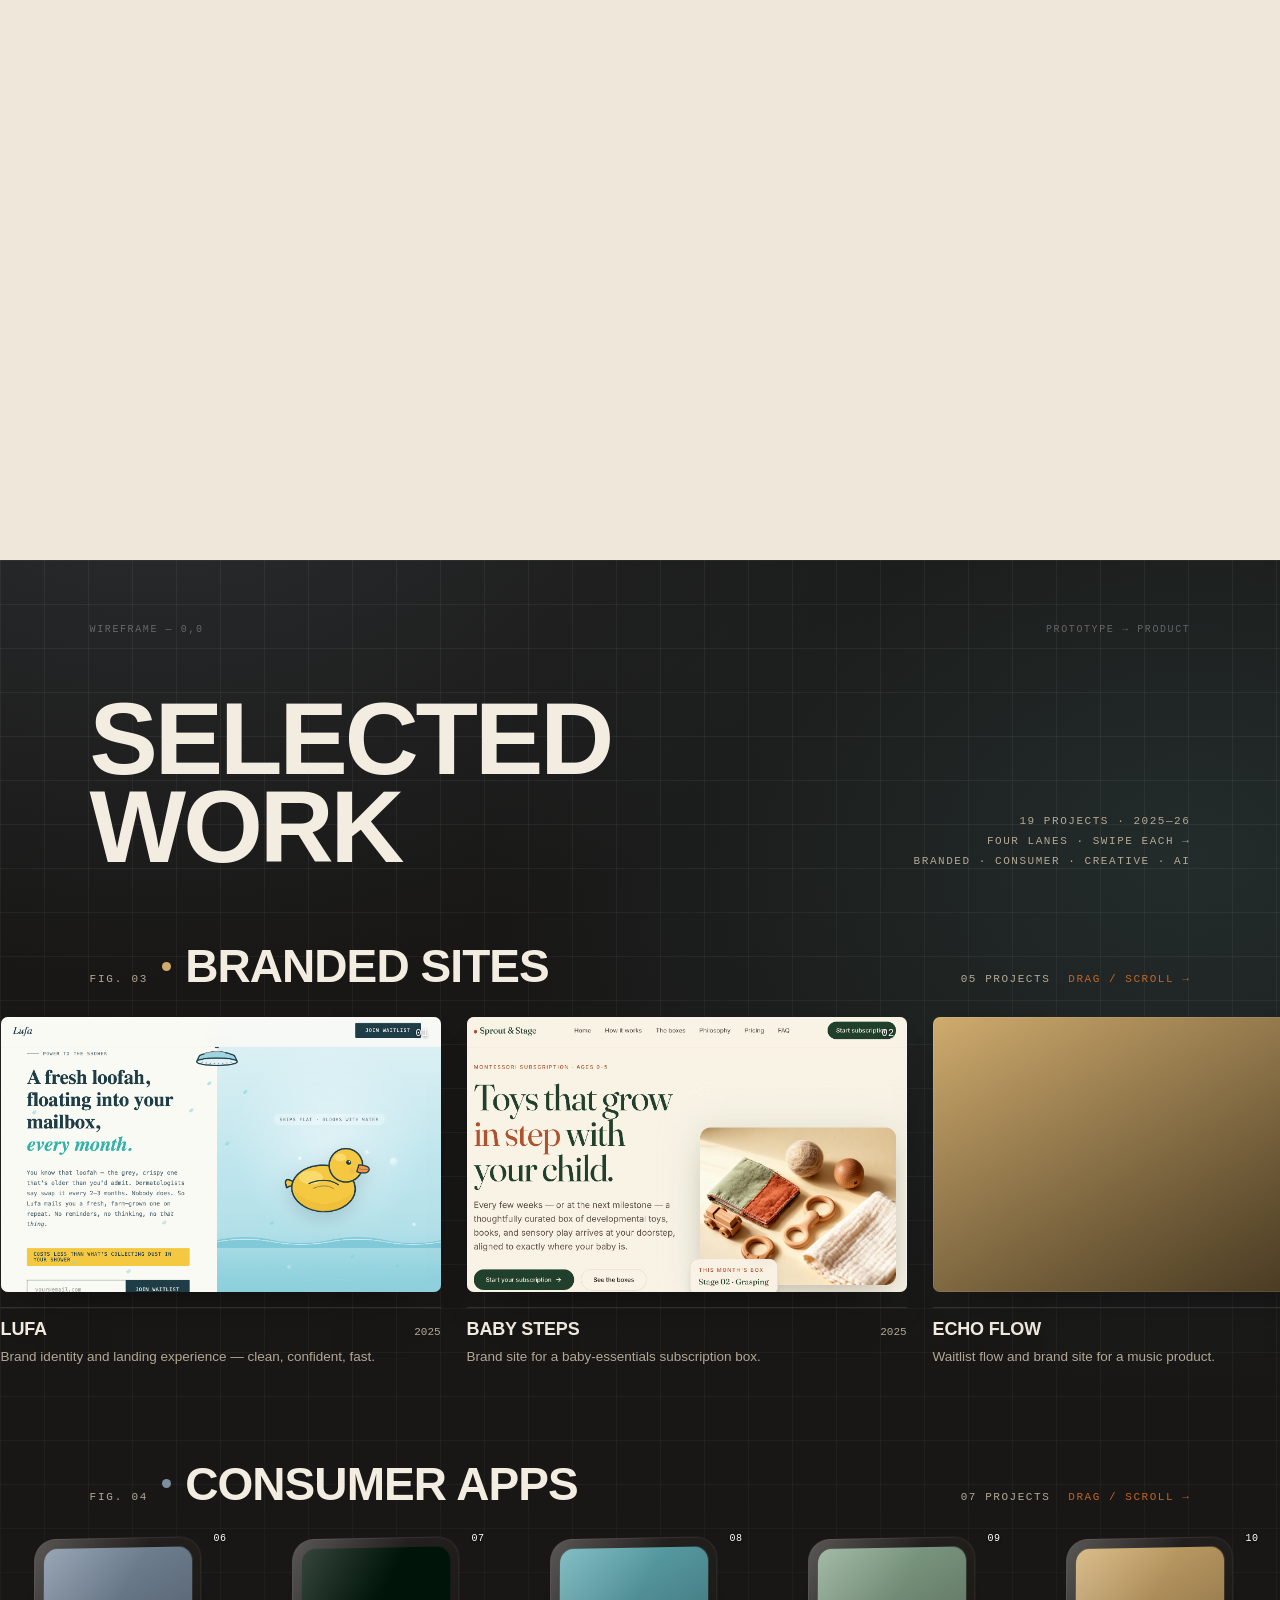
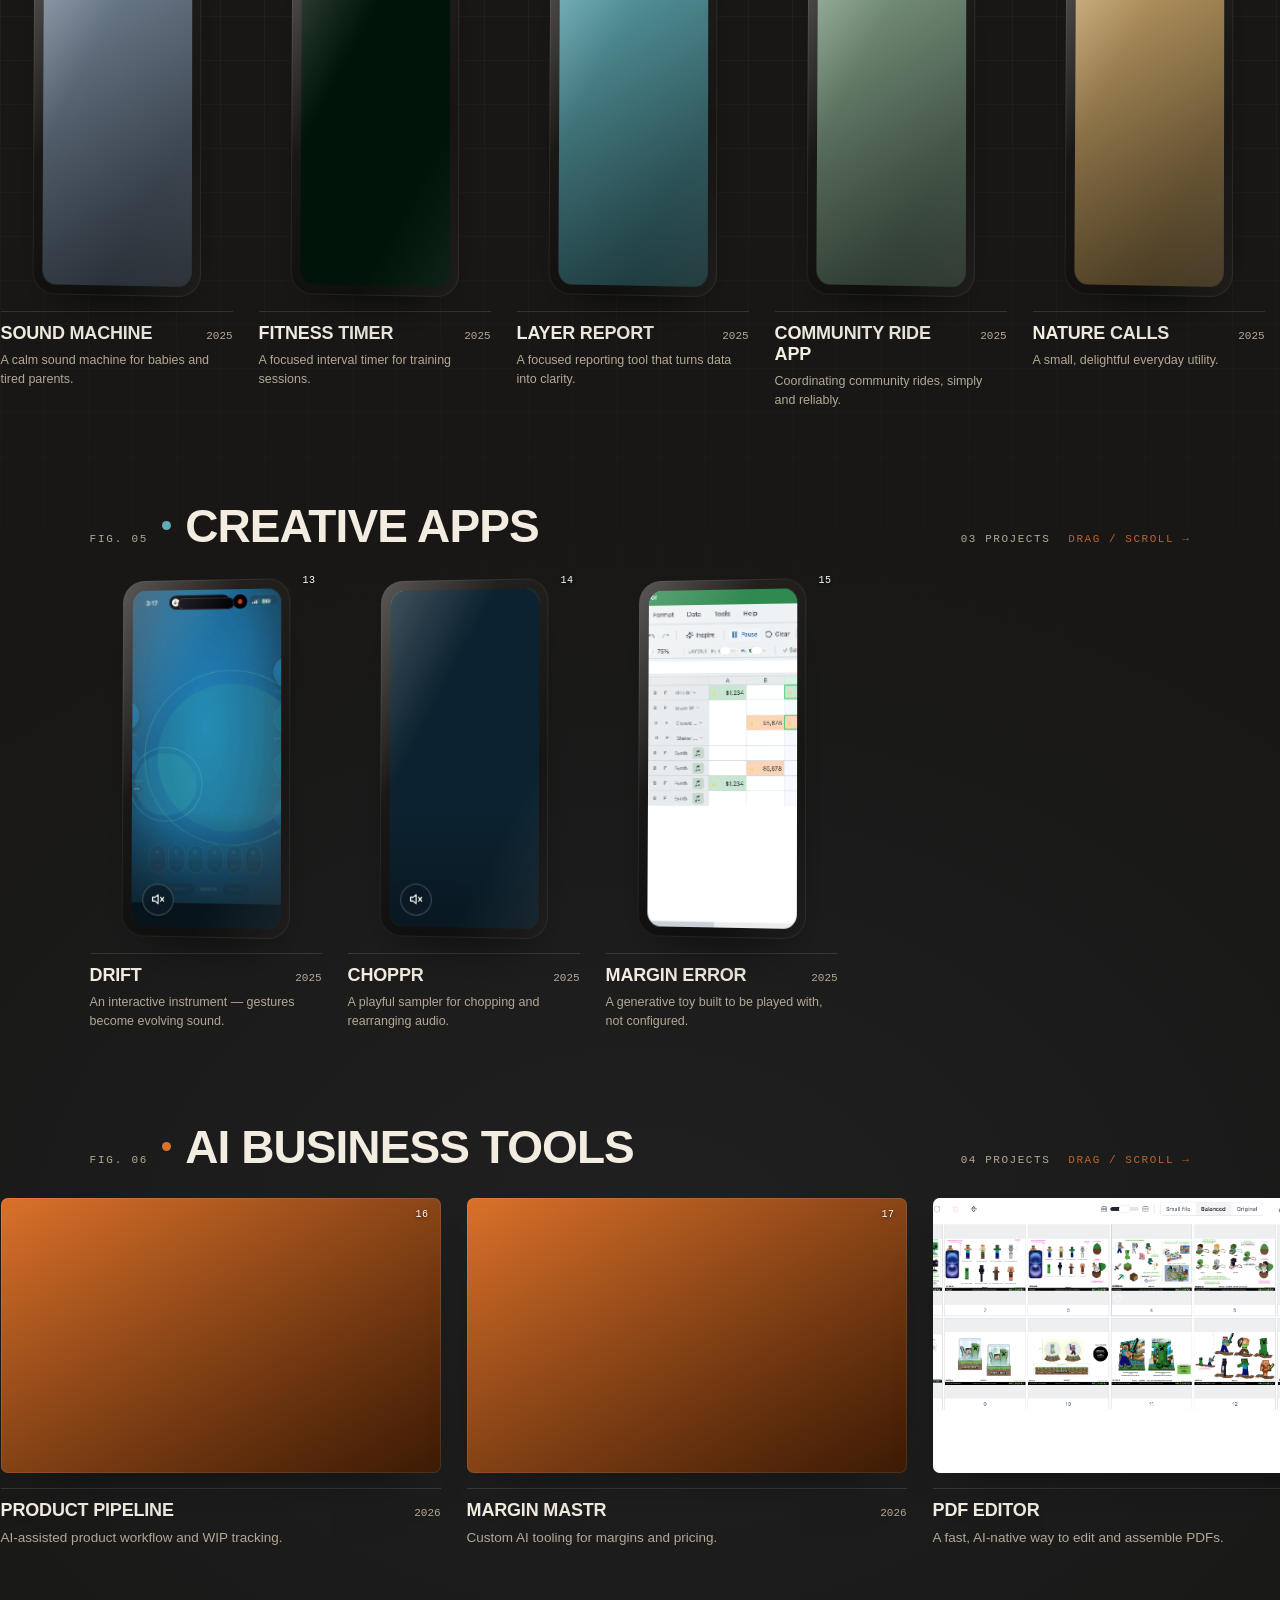
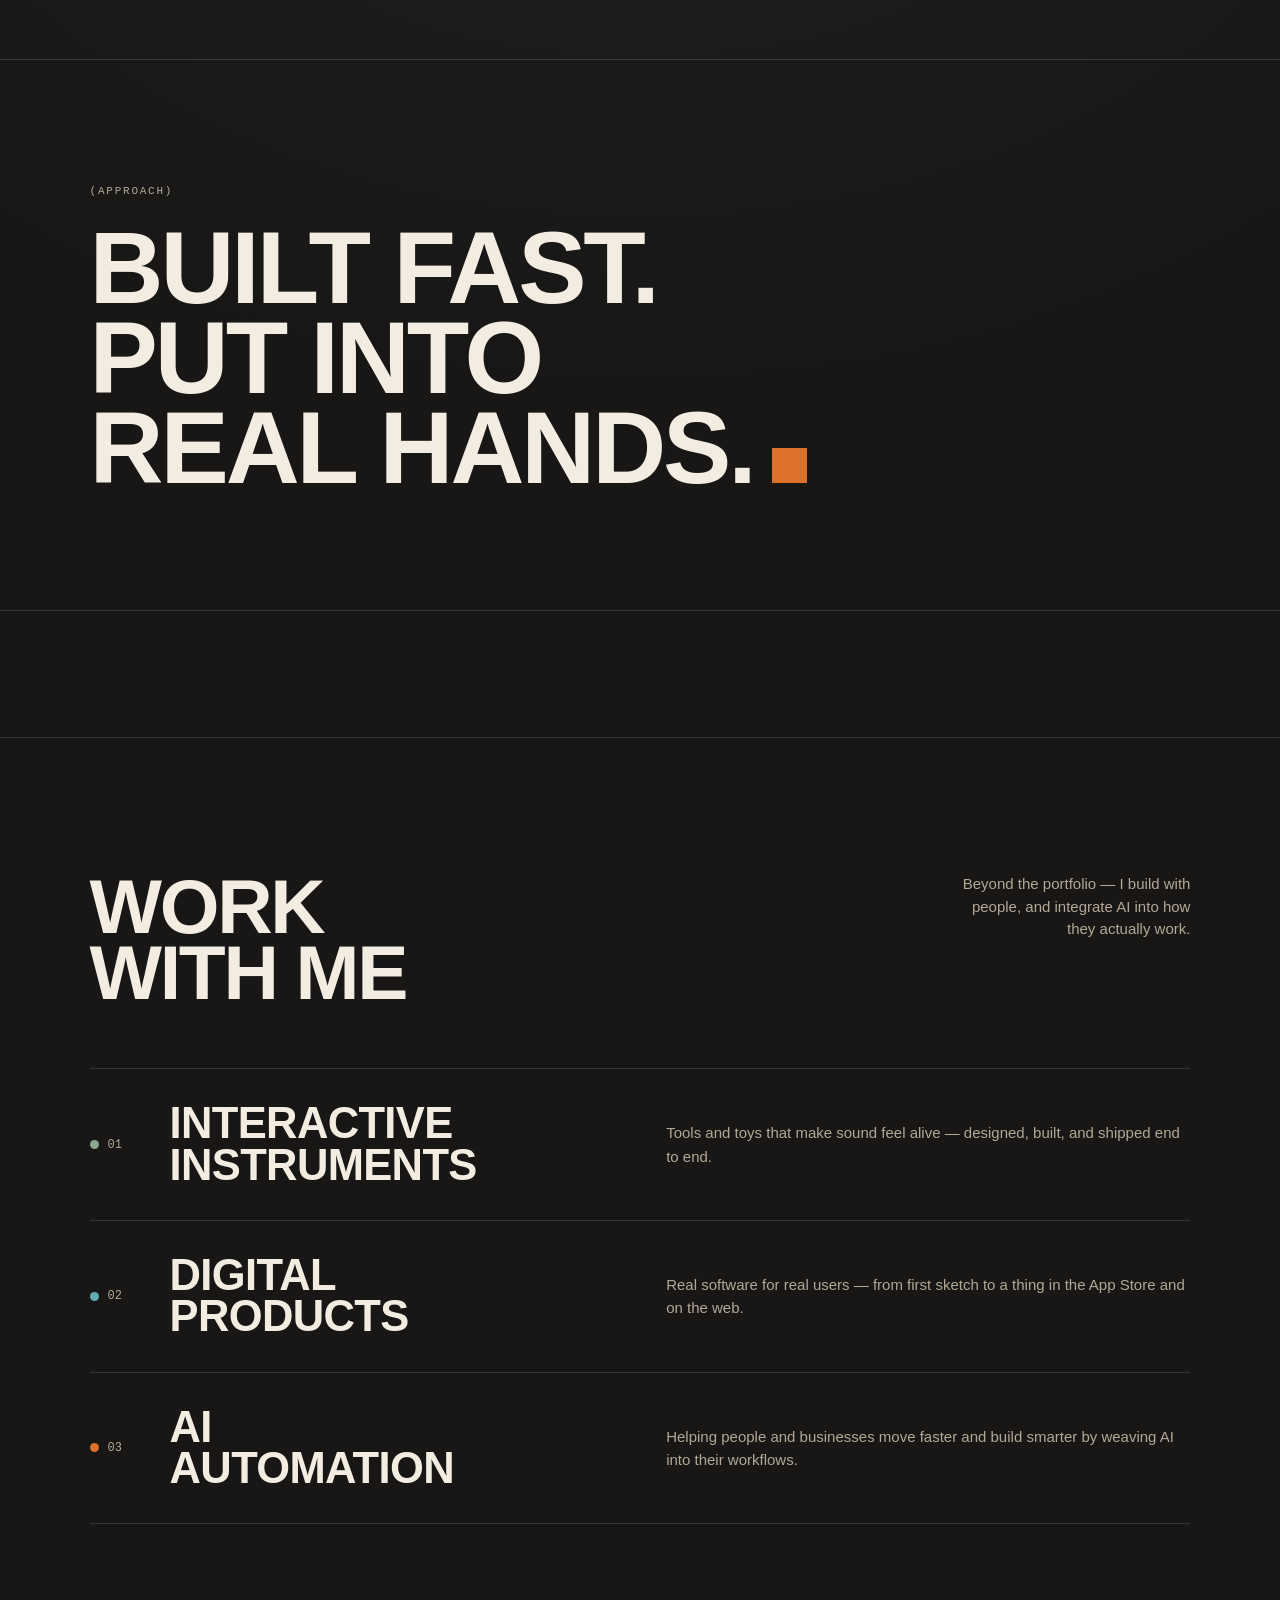
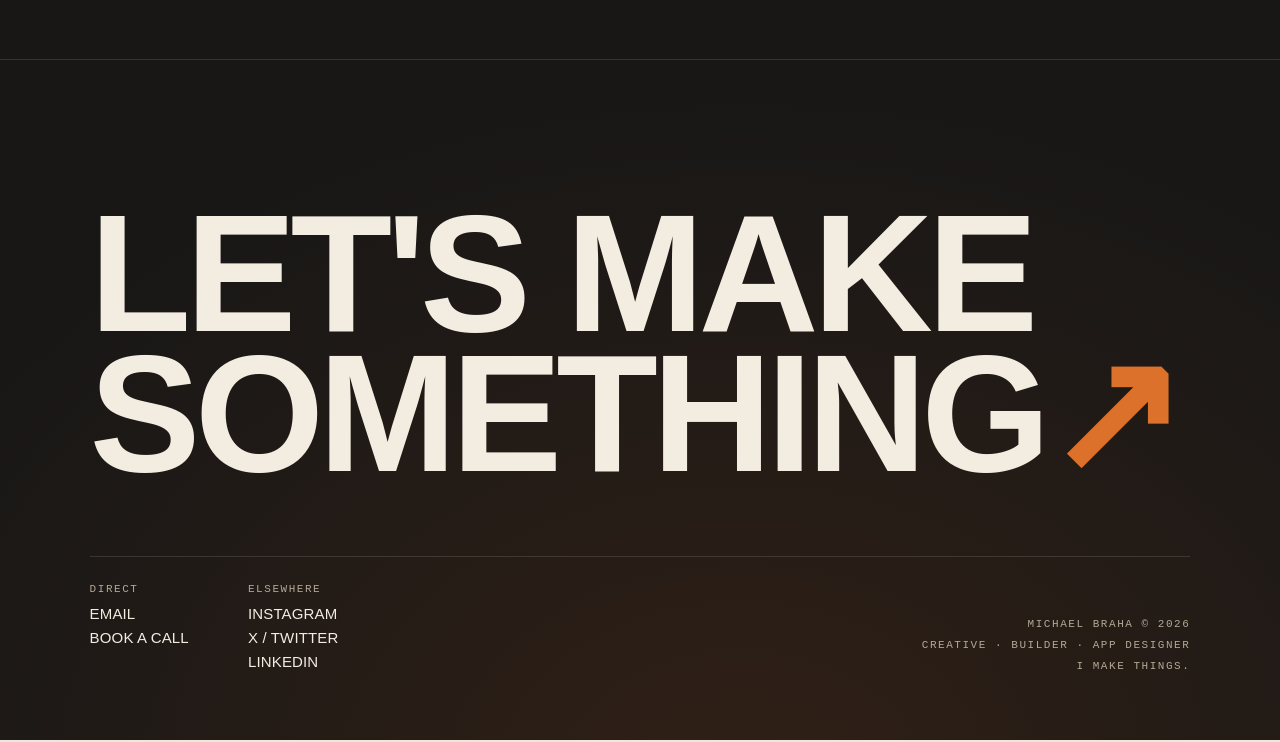
==== commit e930f28a: "Smooth 60fps animation on Chrome/Edge: two-speed watchdog, remove debug overlay The 80ms fallback in" ====
--- a/michael-braha-portfolio 2/index.html
+++ b/michael-braha-portfolio 2/index.html
@@ -524,44 +524,37 @@
 addEventListener('resize',()=>{compute();wake();});
 compute();wake();
 
-/* Watchdog: some desktop Chrome/Edge setups suspend requestAnimationFrame
-   and/or never deliver scroll events for this page, which kills every
-   animation on the site. This timer (setInterval is NOT throttled the same
-   way) polls the scroll position — a cheap read, no forced layout — and
-   drives reveals + the laptop animation directly. If rAF is alive it stays
-   idle; if rAF is dead it steps the animation itself. */
+/* Watchdog: desktop Chrome/Edge can throttle rAF (InPrivate, battery saver,
+   renderer throttling) and drop scroll events. Two-speed interval:
+   • 16ms (~60 fps) when the animation is actively running — matches rAF rate
+     so the user sees smooth motion even when rAF is suppressed.
+   • 80ms when idle — cheap scroll polling, no wasted work. */
 (function(){
   const se=()=>document.scrollingElement||document.documentElement;
-  let last=-1;
-  setInterval(function(){
+  let last=-1, fast=false, fastTimer=null, slowTimer=null;
+
+  function tick(){
     const y=se().scrollTop;
     if(y!==last){
       last=y;
       compute();wake();
       if(window.__revealVisible)window.__revealVisible();
     }
-    /* rAF starved (no frame in 250ms while animating) → step manually */
-    if(running && Date.now()-lastFrame>250){
+    /* rAF starved → step the animation manually at 16ms rate */
+    if(running && Date.now()-lastFrame>30){
       if(frame()) running=false;
     }
-  },80);
+    /* switch to fast mode while animating, slow mode when idle */
+    if(running!==fast){
+      fast=running;
+      clearInterval(fastTimer); clearInterval(slowTimer);
+      if(fast){ fastTimer=setInterval(tick,16); }
+      else    { slowTimer =setInterval(tick,80); }
+    }
+  }
+  slowTimer=setInterval(tick,80);
 })();
 
-/* debug overlay — remove after diagnosing */
-(function(){
-  const d=document.createElement('div');
-  d.id='dbg';
-  d.style.cssText='position:fixed;bottom:10px;left:10px;z-index:9999;background:rgba(0,0,0,.8);color:#fff;font:11px monospace;padding:6px 10px;border-radius:6px;pointer-events:none;line-height:1.6';
-  document.body.appendChild(d);
-  function upd(){
-    const sY=(document.scrollingElement||document.documentElement).scrollTop;
-    const rIn=document.querySelectorAll('.reveal.in').length;
-    const rAll=document.querySelectorAll('.reveal').length;
-    d.innerHTML='v3 · scrollY: '+Math.round(sY)+'<br>reveals: '+rIn+'/'+rAll+'<br>running: '+running+'<br>vw: '+innerWidth;
-  }
-  setInterval(upd,300);
-  upd();
-})();
 </script>
 
 <script>
--- a/michael-braha-portfolio 2/site.css
+++ b/michael-braha-portfolio 2/site.css
@@ -20,8 +20,8 @@
   --pad:7vw;
 }
 *{box-sizing:border-box}
-html{-webkit-text-size-adjust:100%;background:var(--cream);color-scheme:light}
-body{margin:0;background:var(--cream);color:var(--ink);font-family:var(--serif);
+html{-webkit-text-size-adjust:100%;background:#efe7da!important;color-scheme:light only}
+body{margin:0;background:#efe7da!important;color:#1f1b16!important;font-family:var(--serif);
   -webkit-font-smoothing:antialiased;overflow-x:clip}
 ::selection{background:var(--orange);color:#fff}
 a{color:inherit;text-decoration:none}
@@ -418,7 +418,10 @@
 .ct-sign{font-family:var(--mono);font-size:11px;letter-spacing:.14em;text-transform:uppercase;color:var(--light-soft);text-align:right;line-height:1.9}
 
 /* ---- reveal ---- */
-.reveal{opacity:0;transform:translateY(26px);transition:opacity .9s cubic-bezier(.2,.7,.2,1),transform .9s cubic-bezier(.2,.7,.2,1)}
+/* Content is always visible — only the slide-up transform animates in.
+   opacity:0 was hiding content on desktop Chrome/Edge when IO/scroll events
+   failed to fire. The slide-up still gives a reveal feel without hiding. */
+.reveal{opacity:1;transform:translateY(26px);transition:opacity .9s cubic-bezier(.2,.7,.2,1),transform .9s cubic-bezier(.2,.7,.2,1)}
 .reveal.in{opacity:1;transform:none}
 /* Hero text is above the fold — always show it immediately */
 .hero .reveal{opacity:1;transform:none}
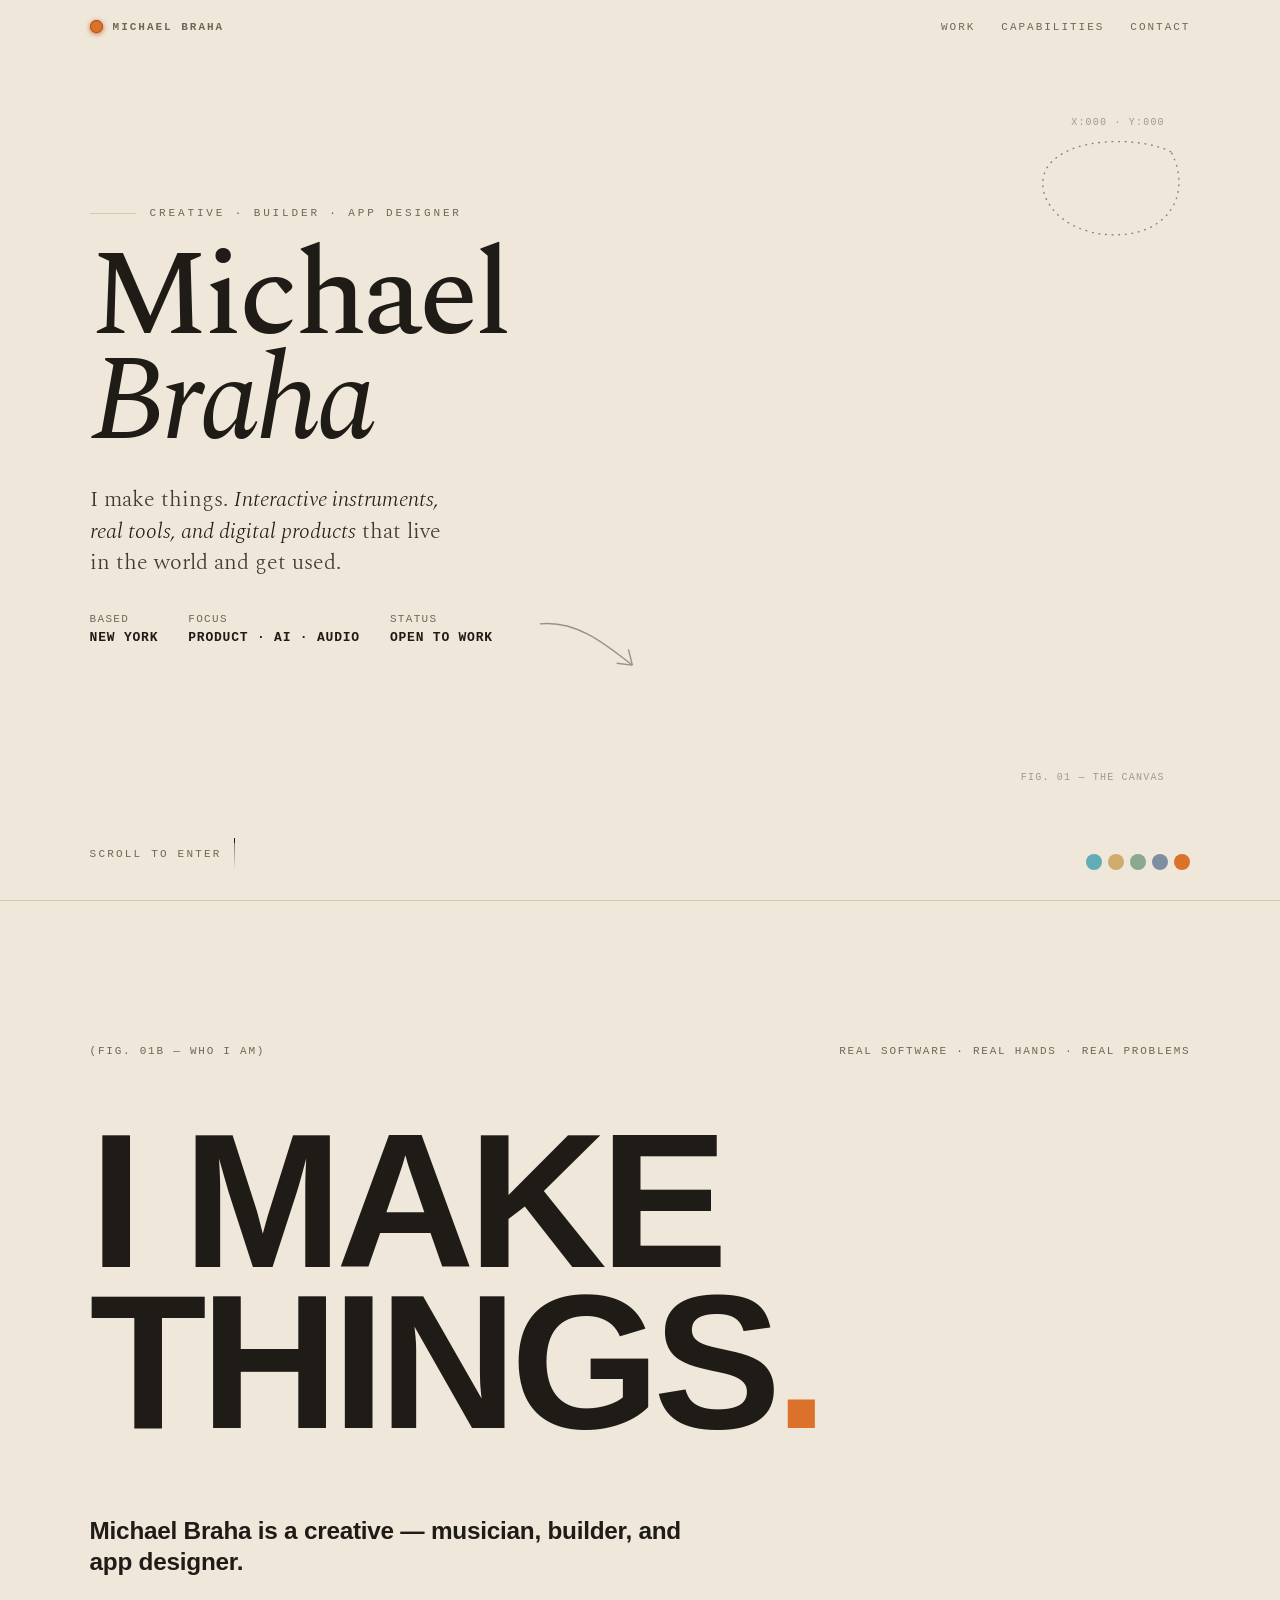
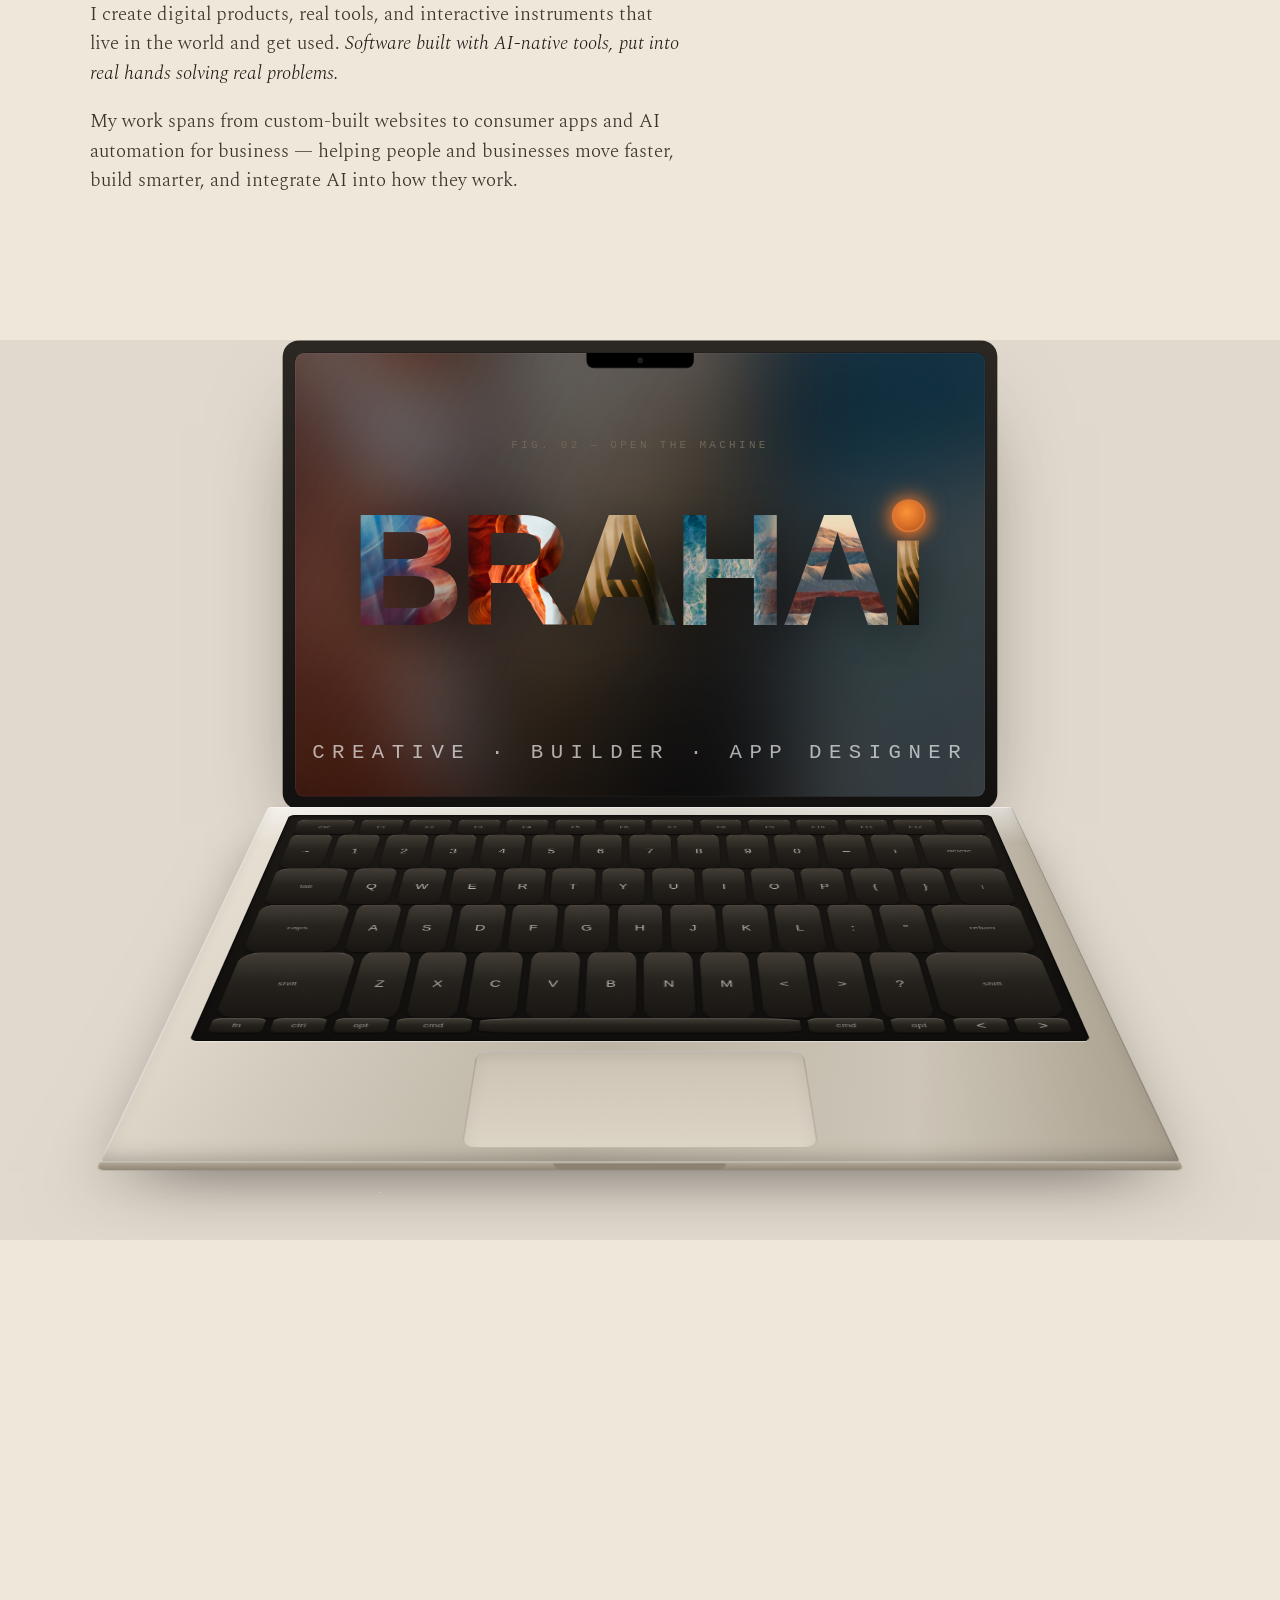
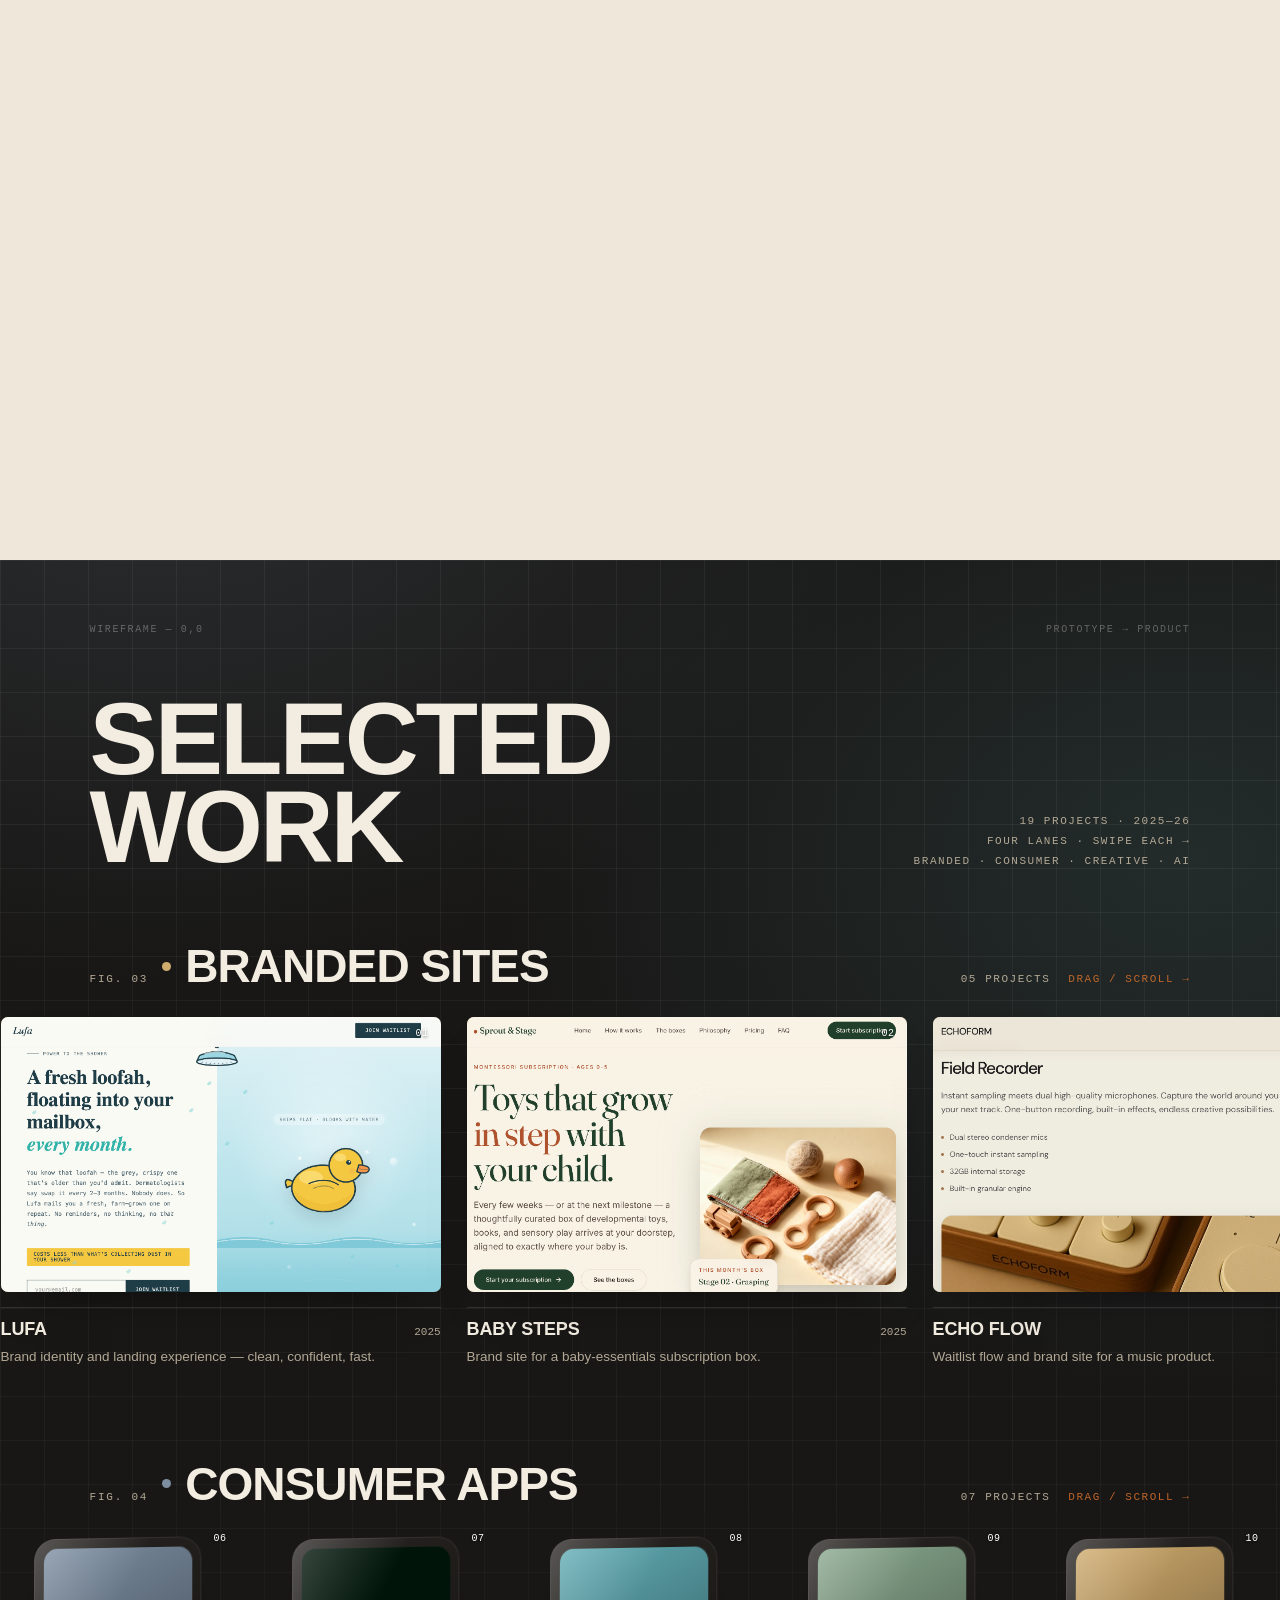
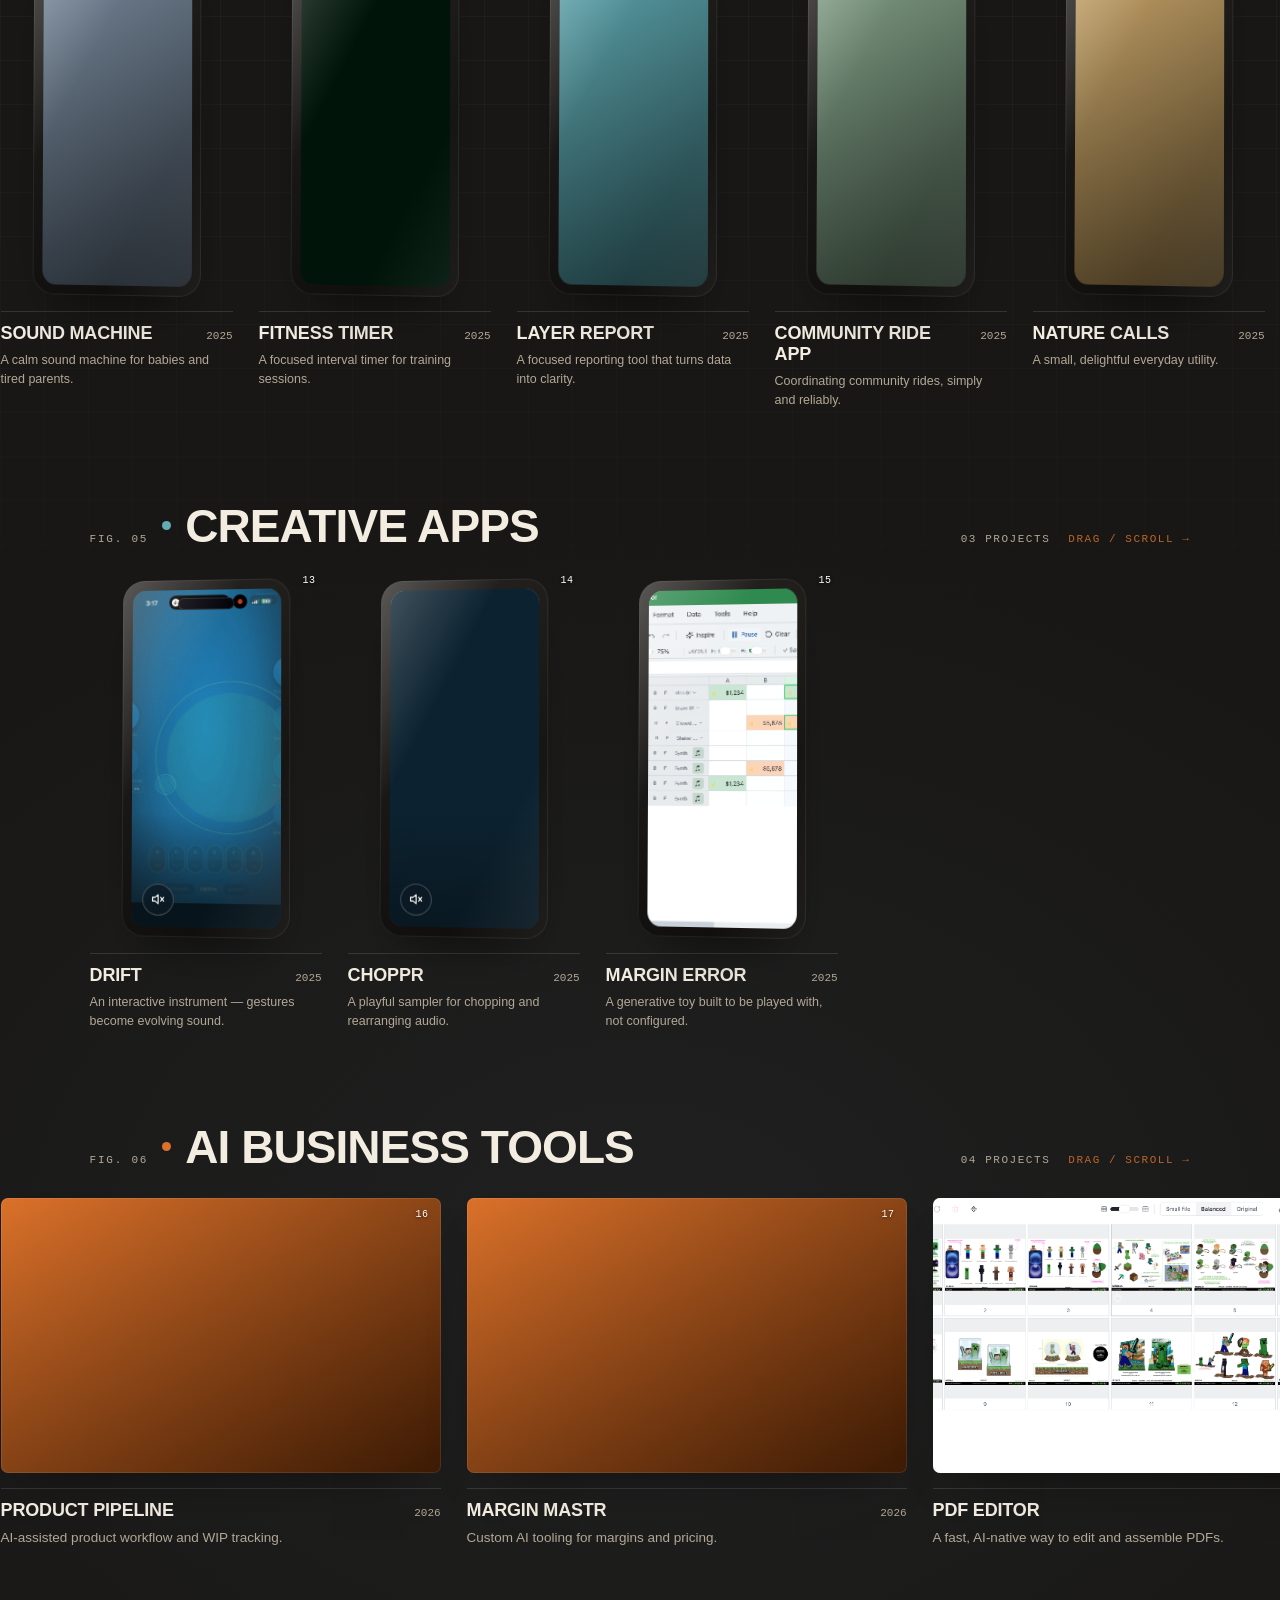
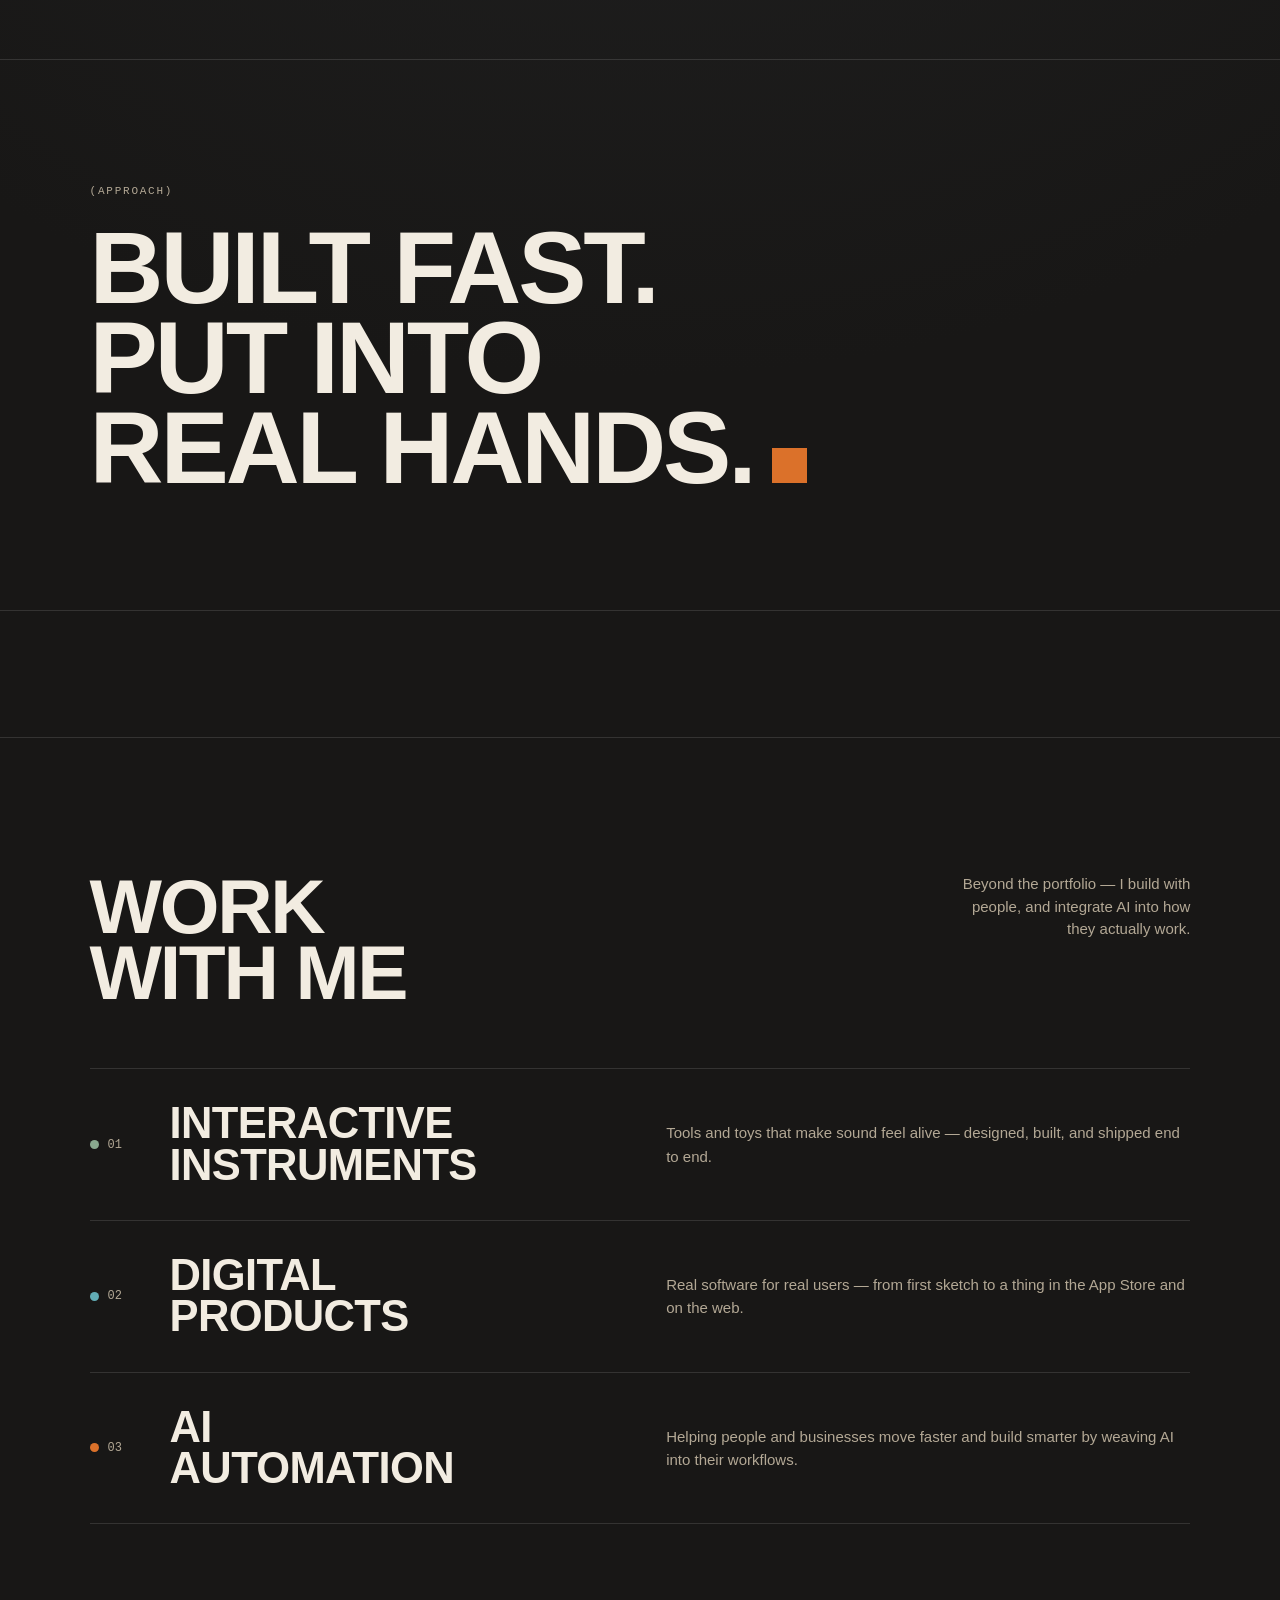
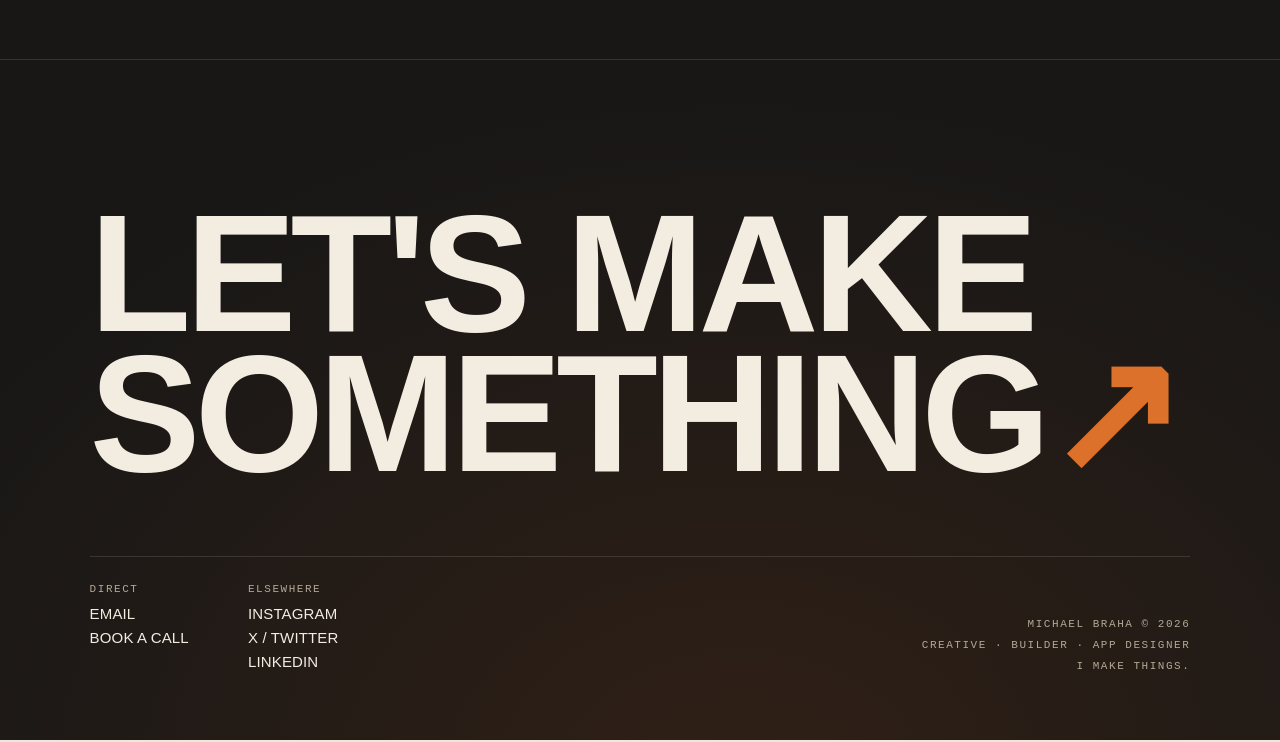
==== commit b9c08e24: "Force fresh CSS on all browsers: cache-bust + compositor layer fix - site.css?v=3 query string force" ====
--- a/michael-braha-portfolio 2/index.html
+++ b/michael-braha-portfolio 2/index.html
@@ -8,7 +8,7 @@
 <link rel="preconnect" href="https://fonts.googleapis.com">
 <link rel="preconnect" href="https://fonts.gstatic.com" crossorigin>
 <link href="https://fonts.googleapis.com/css2?family=Spectral:ital,wght@0,300;0,400;0,500;0,600;1,300;1,400;1,500&display=swap" rel="stylesheet">
-<link rel="stylesheet" href="site.css" />
+<link rel="stylesheet" href="site.css?v=3" />
 <script src="image-slot.js" defer></script>
 </head>
 <body>
--- a/michael-braha-portfolio 2/site.css
+++ b/michael-braha-portfolio 2/site.css
@@ -34,7 +34,7 @@
    overlay reads almost identically and composites once. */
 .grain{position:fixed;inset:0;z-index:-1;pointer-events:none;opacity:.55;
   background-image:url("data:image/svg+xml,%3Csvg xmlns='http://www.w3.org/2000/svg' width='180' height='180'%3E%3Cfilter id='n'%3E%3CfeTurbulence type='fractalNoise' baseFrequency='0.85' numOctaves='2'/%3E%3C/filter%3E%3Crect width='100%25' height='100%25' filter='url(%23n)' opacity='0.04'/%3E%3C/svg%3E")}
-.dark-zone{position:relative;color:var(--light);
+.dark-zone{position:relative;z-index:1;transform:translateZ(0);color:var(--light);
   background:
   radial-gradient(1100px 820px at 12% -3%,#1a1c25,transparent 70%),
   radial-gradient(1000px 760px at 93% 6%,#18201f,transparent 70%),
@@ -155,8 +155,13 @@
   color:#fff;background:#0006;backdrop-filter:blur(3px);padding:4px 8px;border-radius:2px}
 
 /* ============== LAPTOP PIN ============== */
-.pin{position:relative;height:380vh}
-.pin-stage{position:sticky;top:0;height:100vh;overflow:hidden;display:grid;place-items:center}
+/* z-index:0 on .pin keeps it in a contained stacking context so the
+   composited pin-stage layer never paints over the dark-zone below it */
+.pin{position:relative;height:380vh;z-index:0}
+/* overflow:clip avoids creating a scroll container (which overflow:hidden does),
+   preventing Chromium from elevating pin-stage into its own compositor layer
+   that stacks above sibling content in the dark-zone */
+.pin-stage{position:sticky;top:0;height:100vh;overflow:clip;display:grid;place-items:center}
 .stage-cap{position:absolute;top:11vh;left:0;right:0;text-align:center;z-index:6;font-family:var(--mono);
   font-size:11px;letter-spacing:.3em;text-transform:uppercase;color:var(--cap,#6f6757);transition:color .3s}
 .laptop{position:relative;width:min(60vw,700px)}
